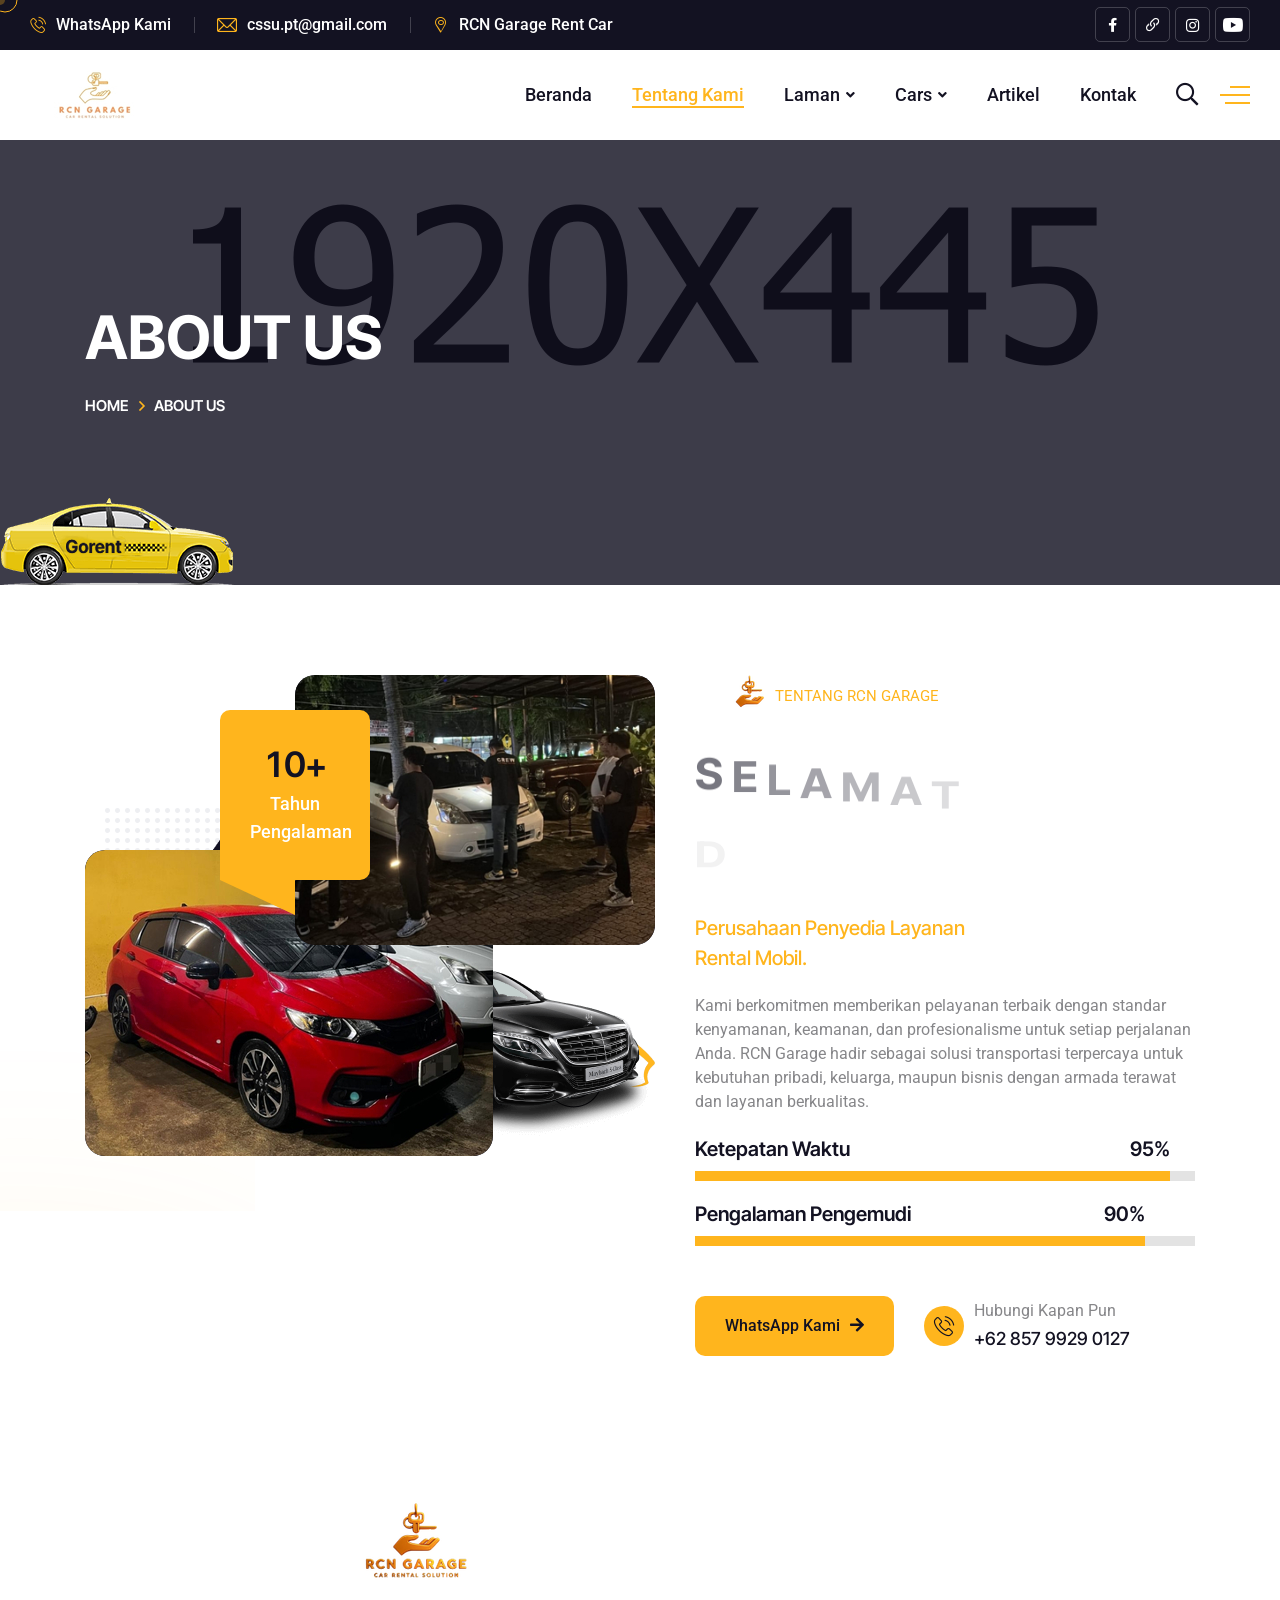
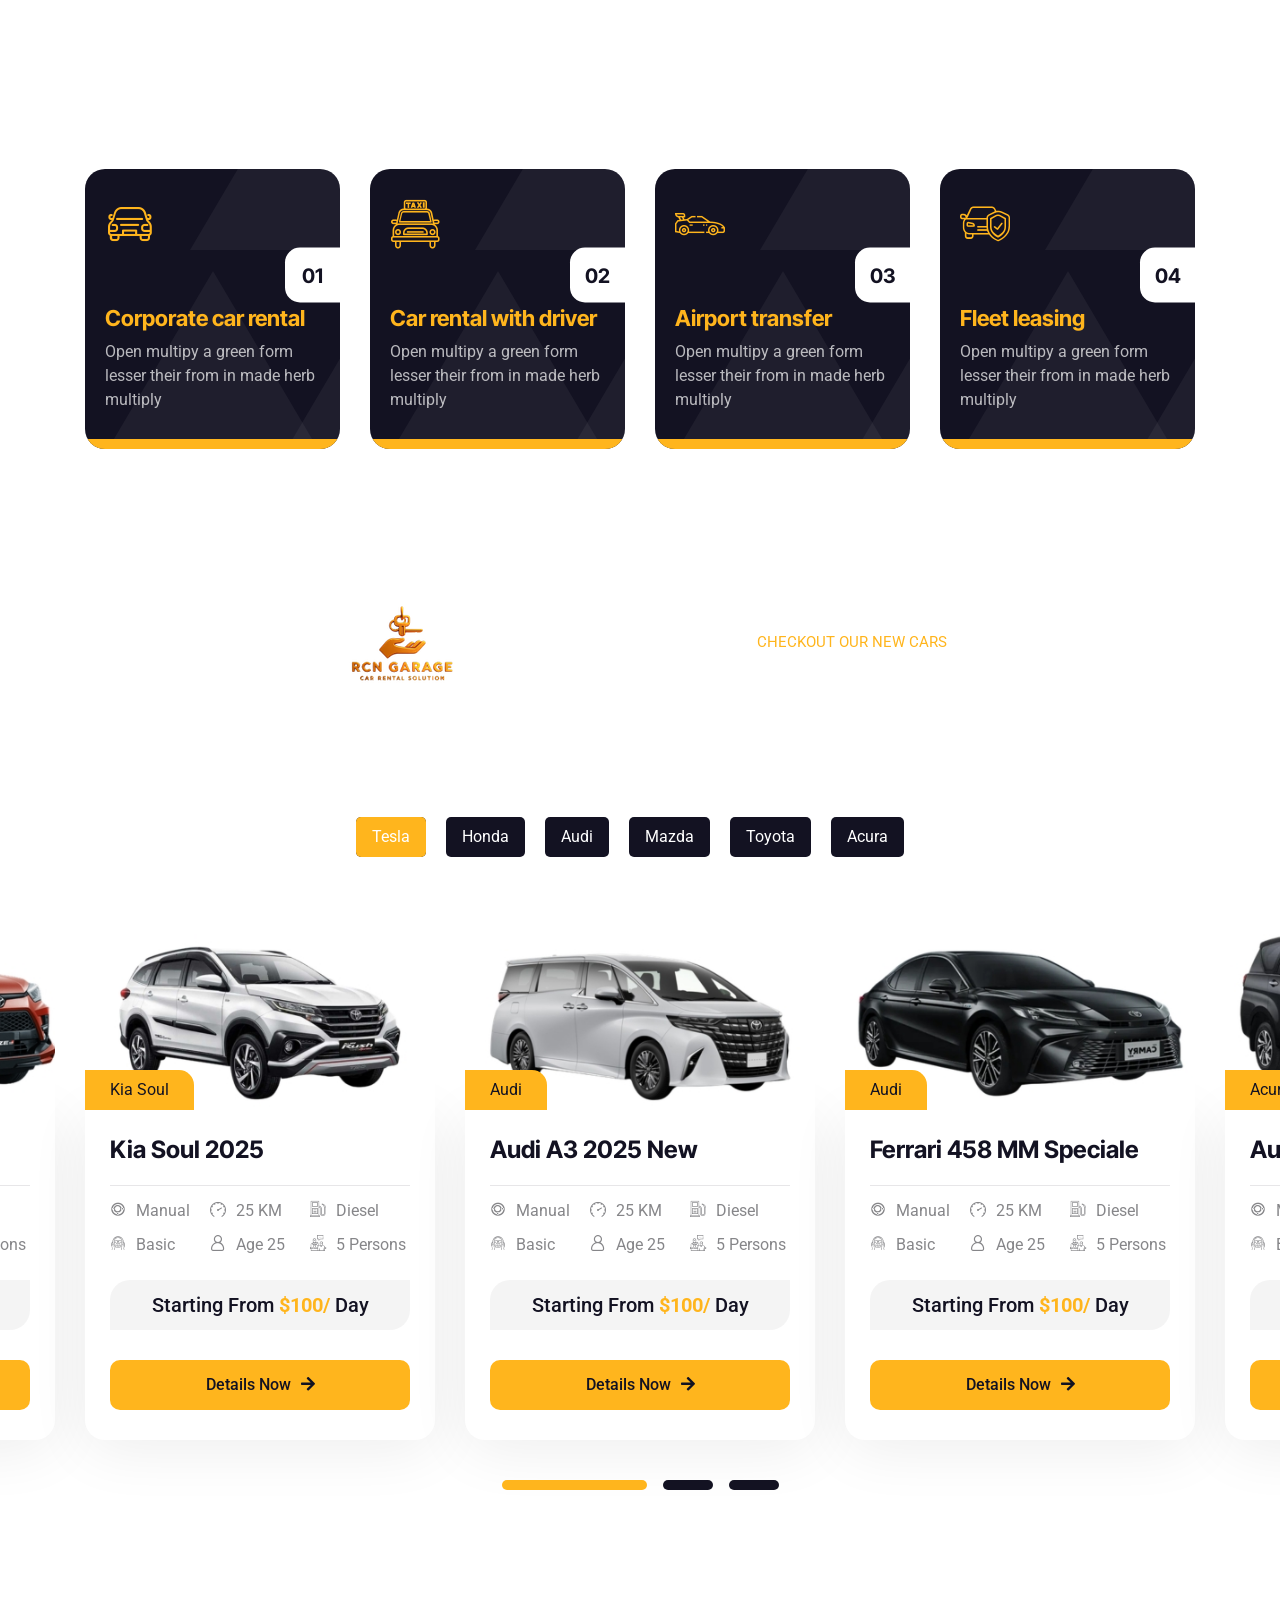
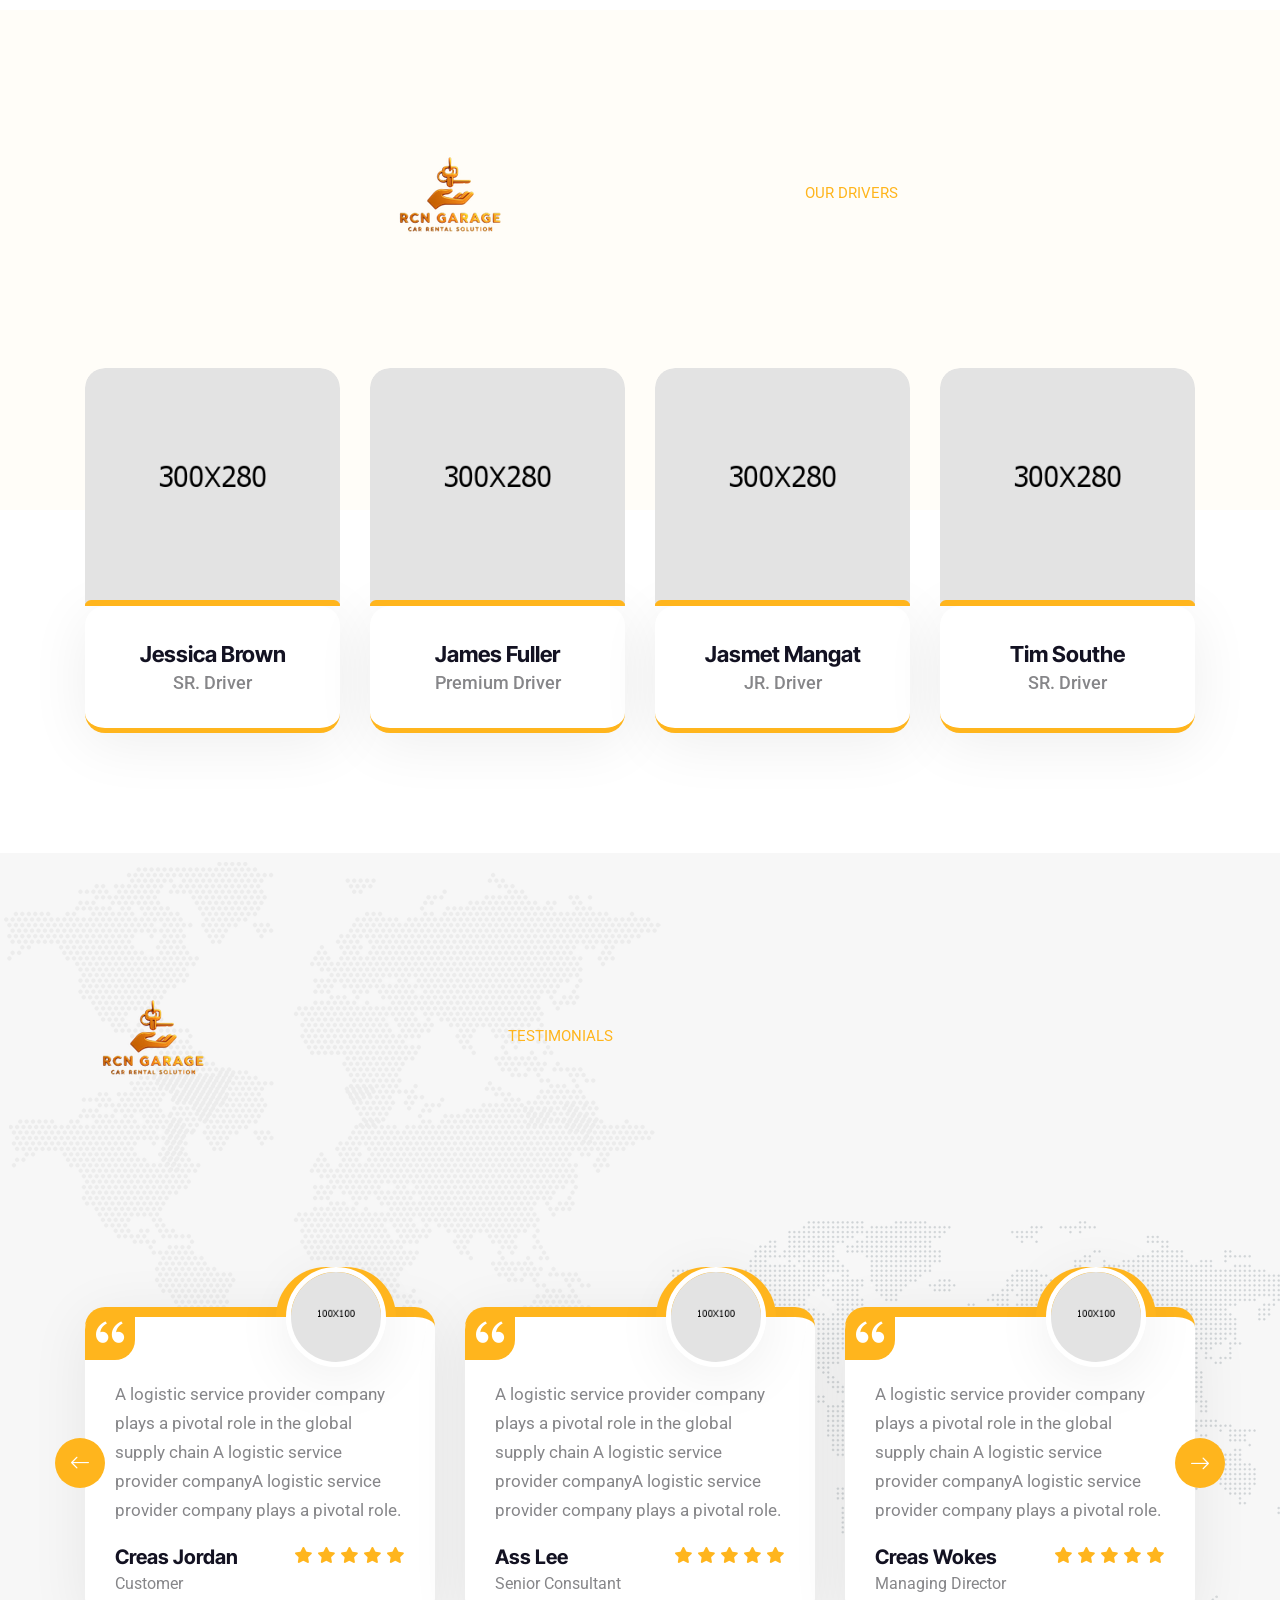
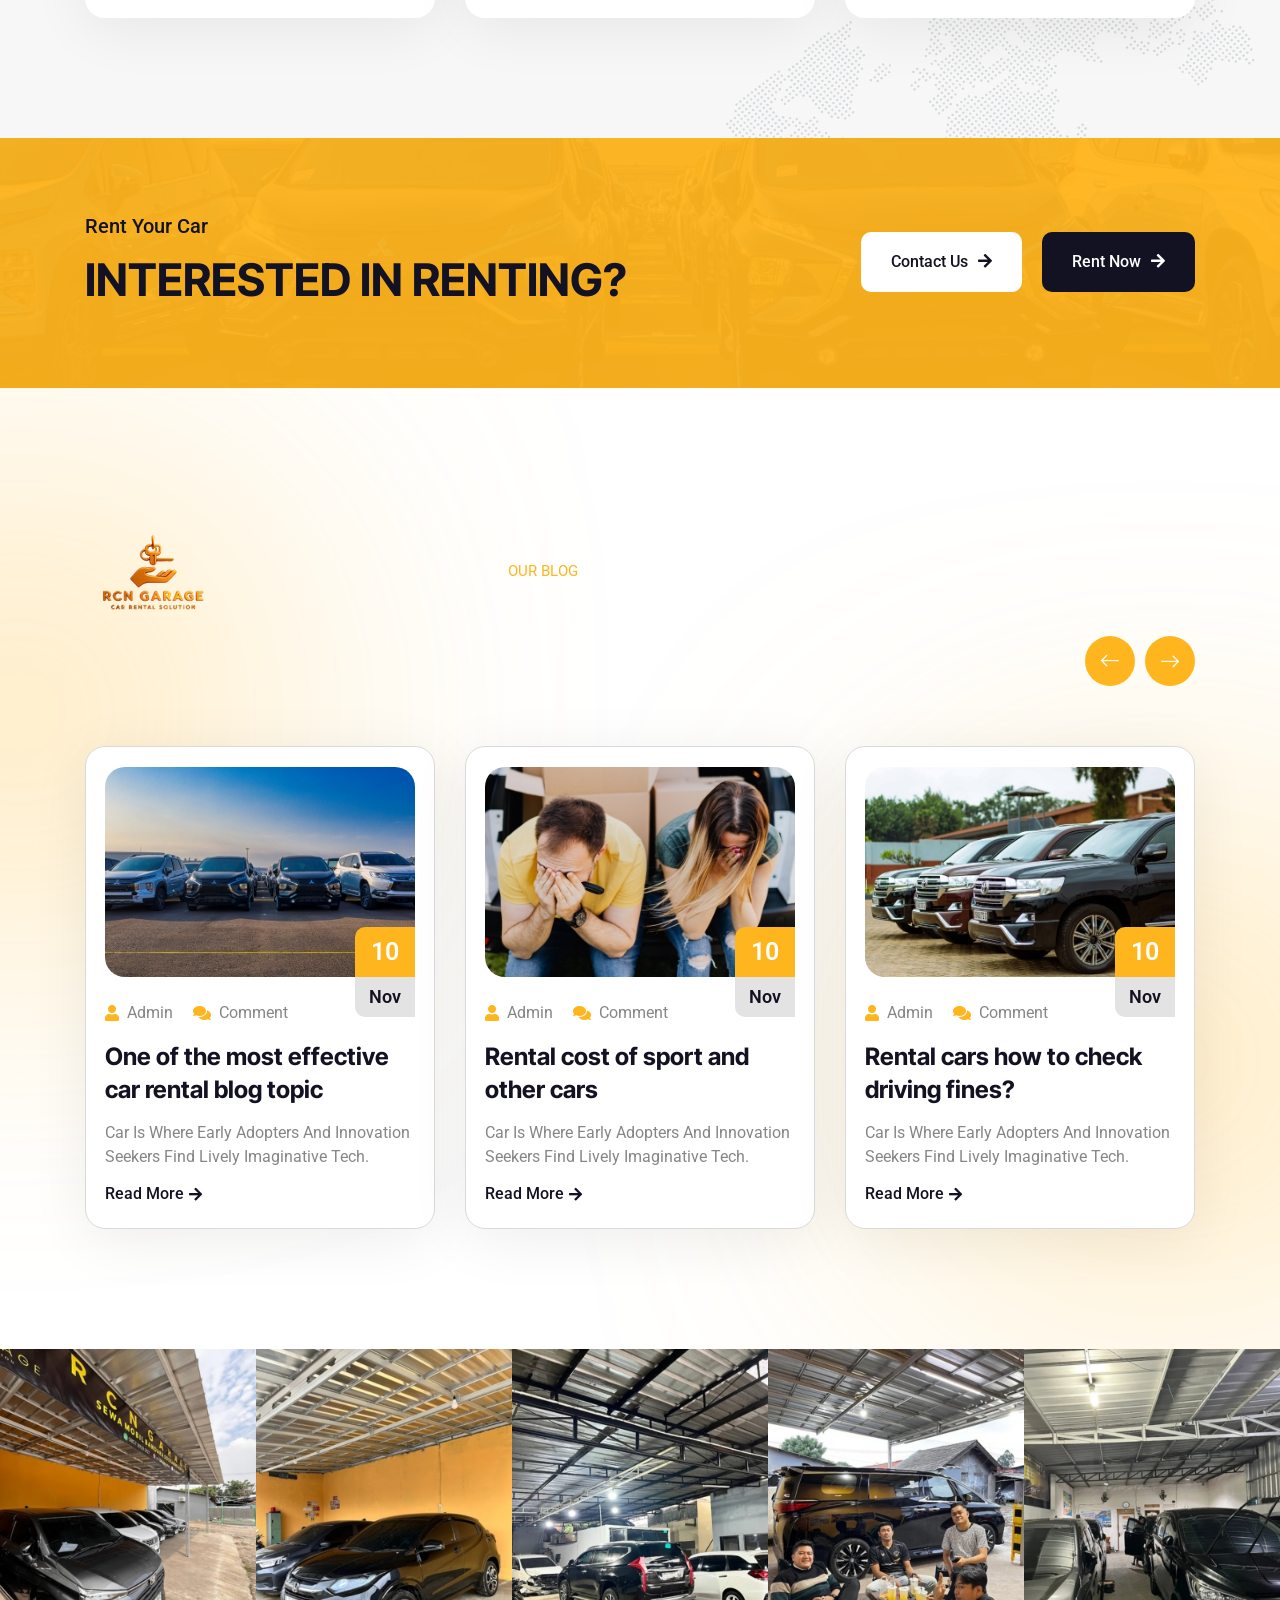
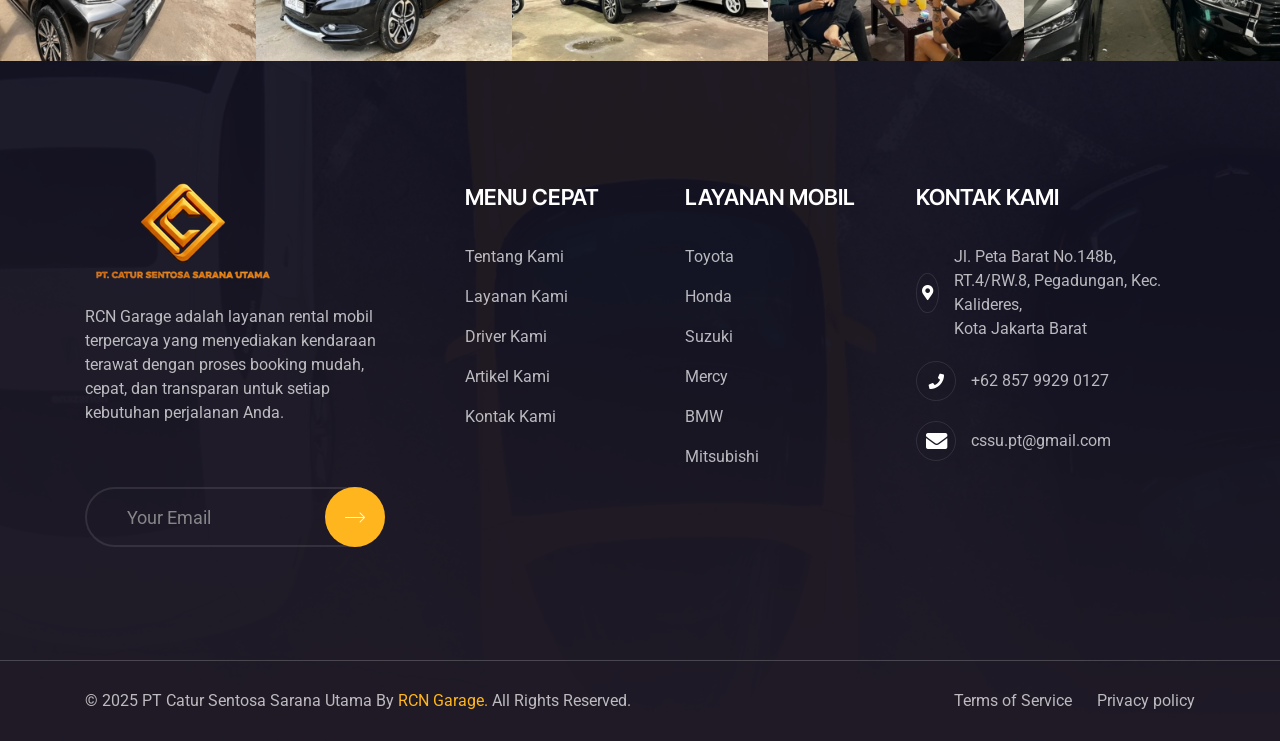
==== about.html @ 2f4ad8f7 "first commit" ====
<!DOCTYPE html>
<html lang="en">

<head>
    <meta charset="UTF-8" />
    <meta name="viewport" content="width=device-width, initial-scale=1.0" />
    <title> Tentang Kami - RCN Garage - Sewa Mobil Bandara </title>
    <!-- favicons Icons -->
    <link rel="apple-touch-icon" sizes="180x180" href="assets/images/favicons/apple-touch-icon.png" />
    <link rel="icon" type="image/png" sizes="32x32" href="assets/images/favicons/rcnicon-48x48.png" />
    <link rel="icon" type="image/png" sizes="16x16" href="assets/images/favicons/rcnicon-48x48.png" />
    <link rel="manifest" href="assets/images/favicons/site.webmanifest" />
    <meta name="description" content="RCN Garage - Sewa Mobil Bandara " />

    <!-- fonts -->
    <link rel="preconnect" href="https://fonts.googleapis.com">
    <link rel="preconnect" href="https://fonts.gstatic.com" crossorigin>
    <link
        href="https://fonts.googleapis.com/css2?family=Roboto:ital,wght@0,100;0,300;0,400;0,500;0,700;0,900;1,100;1,300;1,400;1,500;1,700;1,900&display=swap"
        rel="stylesheet">


    <link
        href="https://fonts.googleapis.com/css2?family=Inter+Tight:ital,wght@0,100..900;1,100..900&family=Roboto:ital,wght@0,100;0,300;0,400;0,500;0,700;0,900;1,100;1,300;1,400;1,500;1,700;1,900&display=swap"
        rel="stylesheet">


    <link rel="stylesheet" href="assets/css/bootstrap.min.css" />
    <link rel="stylesheet" href="assets/css/animate.min.css" />
    <link rel="stylesheet" href="assets/css/custom-animate.css" />
    <link rel="stylesheet" href="assets/css/swiper.min.css" />
    <link rel="stylesheet" href="assets/css/font-awesome-all.css" />
    <link rel="stylesheet" href="assets/css/jarallax.css" />
    <link rel="stylesheet" href="assets/css/jquery.magnific-popup.css" />
    <link rel="stylesheet" href="assets/css/flaticon.css">
    <link rel="stylesheet" href="assets/css/owl.carousel.min.css" />
    <link rel="stylesheet" href="assets/css/owl.theme.default.min.css" />
    <link rel="stylesheet" href="assets/css/nice-select.css" />
    <link rel="stylesheet" href="assets/css/jquery-ui.css" />
    <link rel="stylesheet" href="assets/css/aos.css" />
    <link rel="stylesheet" href="assets/css/odometer.min.css" />
    <link rel="stylesheet" href="assets/css/timePicker.css" />


    <link rel="stylesheet" href="assets/css/module-css/slider.css" />
    <link rel="stylesheet" href="assets/css/module-css/footer.css" />
    <link rel="stylesheet" href="assets/css/module-css/sliding-text.css" />
    <link rel="stylesheet" href="assets/css/module-css/services.css" />
    <link rel="stylesheet" href="assets/css/module-css/about.css" />
    <link rel="stylesheet" href="assets/css/module-css/booking.css" />
    <link rel="stylesheet" href="assets/css/module-css/counter.css" />
    <link rel="stylesheet" href="assets/css/module-css/listing.css" />
    <link rel="stylesheet" href="assets/css/module-css/video.css" />
    <link rel="stylesheet" href="assets/css/module-css/pricing.css" />
    <link rel="stylesheet" href="assets/css/module-css/popular-car.css" />
    <link rel="stylesheet" href="assets/css/module-css/testimonial.css" />
    <link rel="stylesheet" href="assets/css/module-css/faq.css" />
    <link rel="stylesheet" href="assets/css/module-css/team.css" />
    <link rel="stylesheet" href="assets/css/module-css/call.css" />
    <link rel="stylesheet" href="assets/css/module-css/download-app.css" />
    <link rel="stylesheet" href="assets/css/module-css/brand.css" />
    <link rel="stylesheet" href="assets/css/module-css/blog.css" />
    <link rel="stylesheet" href="assets/css/module-css/lets-talk.css" />
    <link rel="stylesheet" href="assets/css/module-css/process.css" />
    <link rel="stylesheet" href="assets/css/module-css/why-choose.css" />
    <link rel="stylesheet" href="assets/css/module-css/gallery.css" />
    <link rel="stylesheet" href="assets/css/module-css/page-header.css" />

    <!-- template styles -->
    <link rel="stylesheet" href="assets/css/style.css" />
    <link rel="stylesheet" href="assets/css/responsive.css" />
</head>

<body class="custom-cursor">
    <div class="custom-cursor__cursor"></div>
    <div class="custom-cursor__cursor-two"></div>

    <!--Start Preloader-->
    <div class="loader js-preloader">
        <div></div>
        <div></div>
        <div></div>
    </div>
    <!--End Preloader-->







    <!-- Start sidebar widget content -->
    <div class="xs-sidebar-group info-group info-sidebar">
        <div class="xs-overlay xs-bg-black"></div>
        <div class="xs-sidebar-widget">
            <div class="sidebar-widget-container">
                <div class="widget-heading">
                    <a href="#" class="close-side-widget">X</a>
                </div>
                <div class="sidebar-textwidget">
                    <div class="sidebar-info-contents">
                        <div class="content-inner">
                            <div class="logo">
                                <a href="index.html"><img src="assets/images/resources/logo-2.png" alt="" /></a>
                            </div>
                            <div class="content-box">
                                <h4>About Us</h4>
                                <div class="inner-text">
                                    <p>Contrary to popular belief, Lorem Ipsum is not simply random text. It has
                                        roots in a piece of classical Latin literature from 45 BC, making it over
                                        2000 years old.
                                    </p>
                                </div>
                            </div>

                            <div class="form-inner">
                                <h4>Get a free quote</h4>
                                <form action="index.html" method="post">
                                    <div class="form-group">
                                        <input type="text" name="name" placeholder="Name" required="">
                                    </div>
                                    <div class="form-group">
                                        <input type="email" name="email" placeholder="Email" required="">
                                    </div>
                                    <div class="form-group">
                                        <textarea name="message" placeholder="Message..."></textarea>
                                    </div>
                                    <div class="form-group message-btn">
                                        <button type="submit" class="thm-btn form-inner__btn">Submit Now</button>
                                    </div>
                                </form>
                            </div>

                            <div class="sidebar-contact-info">
                                <h4>Contact Info</h4>
                                <ul class="list-unstyled">
                                    <li>
                                        <span class="icon-pin"></span> 88 broklyn street, New York
                                    </li>
                                    <li>
                                        <span class="icon-call"></span>
                                        <a href="tel:123456789">+1 555-9990-153</a>
                                    </li>
                                    <li>
                                        <span class="icon-envelope"></span>
                                        <a href="mailto:info@example.com">info@example.com</a>
                                    </li>
                                </ul>
                            </div>
                            <div class="thm-social-link1">
                                <ul class="social-box list-unstyled">
                                    <li>
                                        <a href="#"><i class="icon-facebook" aria-hidden="true"></i></a>
                                    </li>
                                    <li>
                                        <a href="#"><i class="icon-twitter" aria-hidden="true"></i></a>
                                    </li>
                                    <li>
                                        <a href="#"><i class="icon-linkedin" aria-hidden="true"></i></a>
                                    </li>
                                    <li>
                                        <a href="#"><i class="icon-dribble-big-logo" aria-hidden="true"></i></a>
                                    </li>
                                </ul>
                            </div>
                        </div>
                    </div>
                </div>
            </div>
        </div>
    </div>
    <!-- End sidebar widget content -->








    <div class="page-wrapper">
        <header class="main-header">
            <div class="main-menu__top">
                <div class="main-menu__top-inner">
                    <ul class="list-unstyled main-menu__contact-list">
                        <li>
                            <div class="icon">
                                <i class="icon-call-2"></i>
                            </div>
                            <div class="text">
                                <p><a href="https://wa.link/k7zpw3">WhatsApp Kami</a>
                                </p>
                            </div>
                        </li>
                        <li>
                            <div class="icon">
                                <i class="icon-envelope-2"></i>
                            </div>
                            <div class="text">
                                <p><a href="mailto:cssu.pt@gmail.com">cssu.pt@gmail.com</a>
                                </p>
                            </div>
                        </li>
                        <li>
                            <div class="icon">
                                <i class="icon-pin-2"></i>
                            </div>
                            <div class="text">
                                <p><a href="https://maps.app.goo.gl/P2rWZte9SFYVNruP8">RCN Garage Rent Car</p></a>
                            </div>
                        </li>
                    </ul>
                    <!-- 
<div class="main-menu__top-right">
    <div class="main-menu__top-login-reg-box">
        <a href="login.html">Login</a>
        <p>or</p>
        <a href="sign-up.html">Register</a>
    </div>
</div>
-->
                    <div class="main-menu__social">
                        <a href="#"><i class="icon-facebook"></i></a>
                        <a href="https://www.tiktok.com/@rcn_garage"><i class="icon-instagram-2"></i></a>
                        <a href="https://www.instagram.com/rcn.garagerentcar?igsh=ZDI3dmprdjYxZTI0"><i
                                class="icon-instagram-1"></i></a>
                        <a href="#"><i class="icon-youtube"></i></a>
                    </div>
                </div>
            </div>
    </div>
    <nav class="main-menu">
        <div class="main-menu__wrapper">
            <div class="main-menu__wrapper-inner">
                <div class="main-menu__left">
                    <div class="main-menu__logo">
                        <a href="index.html"><img src="assets/images/resources/logorcn-2.jpg" alt=""></a>
                    </div>
                </div>
                <div class="main-menu__middle-box">
                    <div class="main-menu__main-menu-box">
                        <a href="#" class="mobile-nav__toggler"><i class="fa fa-bars"></i></a>
                        <ul class="main-menu__list">
                            <li>
                                <a href="index.html">Beranda </a>

                            </li>
                            <li>
                                <a href="about.html">Tentang Kami</a>
                            </li>
                            <li class="dropdown">
                                <a href="#">Laman</a>
                                <ul class="shadow-box">
                                    <li><a href="services.html">Layanan</a></li>
                                    <li><a href="drivers.html">Driver Kami</a></li>
                                    <li><a href="driver-detail.html">Detail Driver</a></li>
                                    <li><a href="testimonial.html">Testimonial</a></li>
                                    <!-- <li><a href="pricing.html">Harga</a></li> -->
                                    <li><a href="faq.html">FAQs</a></li>
                                    <!-- <li><a href="404.html">404 Error</a></li>-->
                                </ul>
                            </li>
                            <li class="dropdown">
                                <a href="#">Cars</a>
                                <ul class="shadow-box">
                                    <li><a href="car-list-v-1.html">Toyota</a></li>
                                    <li><a href="car-list-v-2.html">Honda</a></li>
                                    <li><a href="car-list-v-3.html">Suzuki</a></li>
                                    <li><a href="car-list-v-4.html">Mercy</a></li>
                                    <li><a href="car-detail.html">Bwm</a></li>
                                    <li><a href="car-detail.html">Mitsubishi</a></li>
                                </ul>
                            </li>
                            <!-- <li class="dropdown">
                                        <a href="#">Shop</a>
                                        <ul class="shadow-box">
                                            <li><a href="products.html">Products</a></li>
                                            <li><a href="product-details.html">Product Details</a></li>
                                            <li><a href="cart.html">Cart</a></li>
                                            <li><a href="checkout.html">Checkout</a></li>
                                            <li><a href="wishlist.html">Wishlist</a></li>
                                            <li><a href="sign-up.html">Sign Up</a></li>
                                            <li><a href="login.html">Login</a></li>
                                        </ul>
                                    </li> -->
                            <li>
                                <a href="#">Artikel</a>
                            </li>
                            <li>
                                <a href="">Kontak</a>
                            </li>
                        </ul>
                    </div>
                    <div class="main-menu__search-cart-box">
                        <div class="main-menu__search-box">
                            <a href="#" class="main-menu__search search-toggler icon-search"></a>
                        </div>
                        <!-- <div class="main-menu__cart-box">
                                    <a href="cart.html" class="main-menu__cart">
                                        <span class="far fa-shopping-cart"></span>
                                        <span class="main-menu__cart-count">02</span>
                                    </a>
                                </div>
                            </div>
                        </div> -->
                        <div class="main-menu__right">
                            <div class="main-menu__call">
                                <div class="main-menu__call-icon">
                                    <i class="icon-call-3"></i>
                                </div>
                                <div class="main-menu__call-content">
                                    <p class="main-menu__call-sub-title">Hubungi Kapanpun</p>
                                    <h5 class="main-menu__call-number"><a href="https://wa.link/k7zpw3">+62 857 9929
                                            0127</a>
                                    </h5>
                                </div>
                            </div>
                            <div class="main-menu__nav-sidebar-icon">
                                <a class="navSidebar-button" href="#">
                                    <span class="icon-dots-menu-one"></span>
                                    <span class="icon-dots-menu-two"></span>
                                    <span class="icon-dots-menu-three"></span>
                                </a>
                            </div>
                        </div>
                    </div>
                </div>
    </nav>
    </header>

    <div class="stricky-header stricked-menu main-menu">
        <div class="sticky-header__content"></div><!-- /.sticky-header__content -->
    </div><!-- /.stricky-header -->


    <!--Page Header Start -->
    <section class="page-header">
        <div class="page-header__bg" style="background-image: url(assets/images/backgrounds/page-header-bg.jpg);">
        </div>
        <div class="page-header__shape-1" style="background-image: url(assets/images/shapes/page-header-shape-1.png);">
        </div>
        <div class="container">
            <div class="page-header__inner">
                <h3>About Us</h3>
                <div class="thm-breadcrumb__inner">
                    <ul class="thm-breadcrumb list-unstyled">
                        <li><a href="index.html">Home</a></li>
                        <li><span class="icon-arrow-left"></span></li>
                        <li>About Us</li>
                    </ul>
                </div>
            </div>
        </div>
    </section>
    <!--Page Header End -->

    <!-- About One Start -->
    <section class="about-one">
        <div class="container">
            <div class="row">
                <div class="col-xl-6">
                    <div class="about-one__left wow slideInLeft animated" data-wow-delay="100ms"
                        data-wow-duration="2500ms"
                        style="visibility: visible; animation-duration: 2500ms; animation-delay: 100ms; animation-name: slideInLeft;">
                        <div class="about-one__img-box">
                            <div class="about-one__img">
                                <img src="assets/images/resources/about-one-img-1.jpg" alt="">
                            </div>
                            <div class="about-one__shape-2 float-bob-y">
                                <img src="assets/images/shapes/about-one-shape-2.png" alt="">
                            </div>
                            <div class="about-one__shape-1">
                                <img src="assets/images/shapes/about-one-shape-1.png" alt="">
                            </div>
                            <div class="about-one__shape-4 float-bob-x">
                                <img src="assets/images/shapes/about-one-shape-4.png" alt="">
                            </div>
                            <div class="about-one__shape-3 float-bob-x">
                                <img src="assets/images/shapes/about-one-shape-3.png" alt="">
                            </div>
                            <div class="about-one__img-2">
                                <img src="assets/images/resources/about-one-img-2.jpg" alt="">
                            </div>
                            <div class="about-one__experience">
                                <div class="about-one__experience-count">
                                    <h3 class="odometer odometer-auto-theme" data-count="10">
                                        <div class="odometer-inside"><span class="odometer-digit"><span
                                                    class="odometer-digit-spacer">8</span><span
                                                    class="odometer-digit-inner"><span class="odometer-ribbon"><span
                                                            class="odometer-ribbon-inner"><span
                                                                class="odometer-value">1</span></span></span></span></span><span
                                                class="odometer-digit"><span class="odometer-digit-spacer">8</span><span
                                                    class="odometer-digit-inner"><span class="odometer-ribbon"><span
                                                            class="odometer-ribbon-inner"><span
                                                                class="odometer-value">0</span></span></span></span></span>
                                        </div>
                                    </h3>
                                    <span>+</span>
                                </div>
                                <p class="about-one__experience-text">Tahun <br>Pengalaman</p>
                            </div>
                        </div>
                    </div>
                </div>
                <div class="col-xl-6">
                    <div class="about-one__right">
                        <div class="section-title text-left sec-title-animation animation-style1">
                            <div class="section-title__tagline-box">
                                <div class="section-title__tagline-shape">
                                    <img src="assets/images/shapes/section-title-tagline-shape-3.png" alt="">
                                </div>
                                <span class="section-title__tagline">Tentang RCN Garage</span>
                            </div>
                            <h2 class="section-title__title title-animation" style="perspective: 400px;">
                                <div class="split-line" style="display: block; text-align: start; position: relative;">
                                    <div style="position:relative;display:inline-block;">
                                        <div
                                            style="position: relative; display: inline-block; transform: translate(0px, 0px); opacity: 1;">
                                            S</div>
                                        <div
                                            style="position: relative; display: inline-block; transform: translate(0px, 0px); opacity: 1;">
                                            e</div>
                                        <div
                                            style="position: relative; display: inline-block; transform: translate(0px, 0px); opacity: 1;">
                                            l</div>
                                        <div
                                            style="position: relative; display: inline-block; transform: translate(0px, 0px); opacity: 1;">
                                            a</div>
                                        <div
                                            style="position: relative; display: inline-block; transform: translate(0px, 0px); opacity: 1;">
                                            m</div>
                                        <div
                                            style="position: relative; display: inline-block; transform: translate(0px, 0px); opacity: 1;">
                                            a</div>
                                        <div
                                            style="position: relative; display: inline-block; transform: translate(0px, 0px); opacity: 1;">
                                            t</div>
                                    </div>
                                    <div style="position:relative;display:inline-block;">
                                        <div
                                            style="position: relative; display: inline-block; transform: translate(0px, 0px); opacity: 1;">
                                            D</div>
                                        <div
                                            style="position: relative; display: inline-block; transform: translate(0px, 0px); opacity: 1;">
                                            a</div>
                                        <div
                                            style="position: relative; display: inline-block; transform: translate(0px, 0px); opacity: 1;">
                                            t</div>
                                        <div
                                            style="position: relative; display: inline-block; transform: translate(0px, 0px); opacity: 1;">
                                            a</div>
                                        <div
                                            style="position: relative; display: inline-block; transform: translate(0px, 0px); opacity: 1;">
                                            n</div>
                                        <div
                                            style="position: relative; display: inline-block; transform: translate(0px, 0px); opacity: 1;">
                                            g</div>
                                    </div>
                                    <div style="position:relative;display:inline-block;">
                                        <div
                                            style="position: relative; display: inline-block; transform: translate(0px, 0px); opacity: 1;">
                                            d</div>
                                        <div
                                            style="position: relative; display: inline-block; transform: translate(0px, 0px); opacity: 1;">
                                            i</div>
                                    </div>
                                </div>
                                <div class="split-line" style="display: block; text-align: start; position: relative;">
                                    <div style="position:relative;display:inline-block;">
                                        <div
                                            style="position: relative; display: inline-block; transform: translate(0px, 0px); opacity: 1;">
                                            R</div>
                                        <div
                                            style="position: relative; display: inline-block; transform: translate(0px, 0px); opacity: 1;">
                                            C</div>
                                        <div
                                            style="position: relative; display: inline-block; transform: translate(0px, 0px); opacity: 1;">
                                            N</div>
                                    </div>
                                    <div style="position:relative;display:inline-block;">
                                        <div
                                            style="position: relative; display: inline-block; transform: translate(0px, 0px); opacity: 1;">
                                            G</div>
                                        <div
                                            style="position: relative; display: inline-block; transform: translate(0px, 0px); opacity: 1;">
                                            a</div>
                                        <div
                                            style="position: relative; display: inline-block; transform: translate(0px, 0px); opacity: 1;">
                                            r</div>
                                        <div
                                            style="position: relative; display: inline-block; transform: translate(0px, 0px); opacity: 1;">
                                            a</div>
                                        <div
                                            style="position: relative; display: inline-block; transform: translate(0px, 0px); opacity: 1;">
                                            g</div>
                                        <div
                                            style="position: relative; display: inline-block; transform: translate(0px, 0px); opacity: 1;">
                                            e</div>
                                    </div>
                                </div>
                            </h2>
                        </div>
                        <p class="about-one__text-1">Perusahaan Penyedia Layanan <br> Rental Mobil.
                        </p>
                        <p class="about-one__text-2">Kami berkomitmen memberikan pelayanan terbaik dengan standar
                            kenyamanan, keamanan, dan profesionalisme untuk setiap perjalanan Anda.
                            RCN Garage hadir sebagai solusi transportasi terpercaya untuk kebutuhan pribadi,
                            keluarga, maupun bisnis dengan armada terawat dan layanan berkualitas.</p>
                        <ul class="about-one__progress-box list-unstyled">
                            <li>
                                <div class="about-one__progress">
                                    <h4 class="about-one__progress-title">Ketepatan Waktu</h4>
                                    <div class="bar">
                                        <div class="bar-inner count-bar counted" data-percent="95%" style="width: 95%;">
                                            <div class="count-text">95%</div>
                                        </div>
                                    </div>
                                </div>
                            </li>
                            <li>
                                <div class="about-one__progress">
                                    <h4 class="about-one__progress-title">Pengalaman Pengemudi</h4>
                                    <div class="bar">
                                        <div class="bar-inner count-bar counted" data-percent="90%" style="width: 90%;">
                                            <div class="count-text">90%</div>
                                        </div>
                                    </div>
                                </div>
                            </li>
                        </ul>
                        <div class="about-one__btn-box-and-call-box">
                            <div class="about-one__btn-box">
                                <a href="https://wa.link/k7zpw3" class="about-one__btn thm-btn">WhatsApp Kami<span
                                        class="fas fa-arrow-right"></span></a>
                            </div>
                            <div class="about-one__call-box">
                                <div class="about-one__call-box-icon">
                                    <span class="icon-call-2"></span>
                                </div>
                                <div class="about-one__call-box-content">
                                    <p>Hubungi Kapan Pun</p>
                                    <h4><a href="https://wa.link/k7zpw3">+62 857 9929 0127</a></h4>
                                </div>
                            </div>
                        </div>
                    </div>
                </div>
            </div>
        </div>
    </section>
    <!-- About One End -->

    <!-- Services One Start -->
    <section class="services-one">
        <div class="services-one__shape-1"></div>
        <div class="services-one__shape-2"></div>
        <div class="container">
            <div class="section-title text-center sec-title-animation animation-style1">
                <div class="section-title__tagline-box justify-content-center">
                    <div class="section-title__tagline-shape">
                        <img src="assets/images/shapes/section-title-tagline-shape-1.png" alt="">
                    </div>
                    <span class="section-title__tagline">What We’re Offering</span>
                </div>
                <h2 class="section-title__title title-animation">Services We’re Provding <br> to Customers</h2>
            </div>
            <div class="row">
                <!--Services One Single Start-->
                <div class="col-xl-3 col-lg-6 col-md-6 wow fadeInLeft" data-wow-delay="100ms"
                    data-wow-duration="1500ms">
                    <div class="services-one__single">
                        <div class="services-one__single-shape-1"></div>
                        <div class="services-one__single-shape-2"></div>
                        <div class="services-one__single-shape-3"></div>
                        <div class="services-one__count"></div>
                        <div class="services-one__icon">
                            <span class="icon-car"></span>
                        </div>
                        <h3 class="services-one__title"><a href="services.html">Corporate car rental</a>
                        </h3>
                        <p class="services-one__text">Open multipy a green form lesser their from in made herb
                            multiply</p>
                    </div>
                </div>
                <!--Services One Single End-->
                <!--Services One Single Start-->
                <div class="col-xl-3 col-lg-6 col-md-6 wow fadeInLeft" data-wow-delay="300ms"
                    data-wow-duration="1500ms">
                    <div class="services-one__single">
                        <div class="services-one__single-shape-1"></div>
                        <div class="services-one__single-shape-2"></div>
                        <div class="services-one__single-shape-3"></div>
                        <div class="services-one__count"></div>
                        <div class="services-one__icon">
                            <span class="icon-taxi"></span>
                        </div>
                        <h3 class="services-one__title"><a href="services.html">Car rental with driver</a>
                        </h3>
                        <p class="services-one__text">Open multipy a green form lesser their from in made herb
                            multiply</p>
                    </div>
                </div>
                <!--Services One Single End-->
                <!--Services One Single Start-->
                <div class="col-xl-3 col-lg-6 col-md-6 wow fadeInRight" data-wow-delay="500ms"
                    data-wow-duration="1500ms">
                    <div class="services-one__single">
                        <div class="services-one__single-shape-1"></div>
                        <div class="services-one__single-shape-2"></div>
                        <div class="services-one__single-shape-3"></div>
                        <div class="services-one__count"></div>
                        <div class="services-one__icon">
                            <span class="icon-sport-car-1"></span>
                        </div>
                        <h3 class="services-one__title"><a href="services.html">Airport transfer</a></h3>
                        <p class="services-one__text">Open multipy a green form lesser their from in made herb
                            multiply</p>
                    </div>
                </div>
                <!--Services One Single End-->
                <!--Services One Single Start-->
                <div class="col-xl-3 col-lg-6 col-md-6 wow fadeInRight" data-wow-delay="700ms"
                    data-wow-duration="1500ms">
                    <div class="services-one__single">
                        <div class="services-one__single-shape-1"></div>
                        <div class="services-one__single-shape-2"></div>
                        <div class="services-one__single-shape-3"></div>
                        <div class="services-one__count"></div>
                        <div class="services-one__icon">
                            <span class="icon-car-insurance"></span>
                        </div>
                        <h3 class="services-one__title"><a href="services.html">Fleet leasing</a></h3>
                        <p class="services-one__text">Open multipy a green form lesser their from in made herb
                            multiply</p>
                    </div>
                </div>
                <!--Services One Single End-->
            </div>
        </div>
    </section>
    <!-- Services One End -->

    <!-- Booking One Start -->

    <!-- Booking One End -->

    <!-- Listing One Start -->
    <section class="listing-one">
        <div class="container">
            <div class="section-title text-center sec-title-animation animation-style1">
                <div class="section-title__tagline-box justify-content-center">
                    <div class="section-title__tagline-shape">
                        <img src="assets/images/shapes/section-title-tagline-shape-1.png" alt="">
                    </div>
                    <span class="section-title__tagline">Checkout our new cars</span>
                </div>
                <h2 class="section-title__title title-animation">Explore Most Popular Cars</h2>
            </div>
            <div class="listing-one__tab-box listing-one-tabs-box">
                <ul class="listing-one-tab-buttons listing-one-tab-btns clearfix list-unstyled">
                    <li data-tab="#tesla" class="p-tab-btn active-btn"><span>Tesla</span></li>
                    <li data-tab="#honda" class="p-tab-btn"><span>Honda</span></li>
                    <li data-tab="#audi" class="p-tab-btn"><span>Audi</span></li>
                    <li data-tab="#mazda" class="p-tab-btn"><span>Mazda</span></li>
                    <li data-tab="#toyota" class="p-tab-btn"><span>Toyota</span></li>
                    <li data-tab="#acura" class="p-tab-btn"><span>Acura</span></li>
                </ul>
                <div class="p-tabs-content">
                    <!--tab-->
                    <div class="p-tab active-tab" id="tesla">
                        <div class="listing-one__inner">
                            <div class="listing-one__carousel owl-carousel owl-theme">
                                <!-- Listing One Single Start -->
                                <div class="item">
                                    <div class="listing-one__single">
                                        <div class="listing-one__img">
                                            <img src="assets/images/listing/listing-1-1.jpg" alt="">
                                            <div class="listing-one__brand-name">
                                                <p>Acura</p>
                                            </div>
                                        </div>
                                        <div class="listing-one__content">
                                            <h3 class="listing-one__title"><a href="listing-single.html">Acura
                                                    Sport Version</a></h3>
                                            <div class="listing-one__meta-box-info">
                                                <ul class="list-unstyled listing-one__meta">
                                                    <li>
                                                        <div class="icon">
                                                            <span class="icon-manual"></span>
                                                        </div>
                                                        <div class="text">
                                                            <p>Manual</p>
                                                        </div>
                                                    </li>
                                                    <li>
                                                        <div class="icon">
                                                            <span class="icon-mileage"></span>
                                                        </div>
                                                        <div class="text">
                                                            <p>25 KM</p>
                                                        </div>
                                                    </li>
                                                    <li>
                                                        <div class="icon">
                                                            <span class="icon-fuel-type"></span>
                                                        </div>
                                                        <div class="text">
                                                            <p>Diesel</p>
                                                        </div>
                                                    </li>
                                                </ul>
                                                <ul class="list-unstyled listing-one__meta listing-one__meta--two">
                                                    <li>
                                                        <div class="icon">
                                                            <span class="icon-test-drive"></span>
                                                        </div>
                                                        <div class="text">
                                                            <p>Basic</p>
                                                        </div>
                                                    </li>
                                                    <li>
                                                        <div class="icon">
                                                            <span class="icon-avatar"></span>
                                                        </div>
                                                        <div class="text">
                                                            <p>Age 25</p>
                                                        </div>
                                                    </li>
                                                    <li>
                                                        <div class="icon">
                                                            <span class="icon-in-person"></span>
                                                        </div>
                                                        <div class="text">
                                                            <p>5 Persons</p>
                                                        </div>
                                                    </li>
                                                </ul>
                                            </div>
                                            <div class="listing-one__car-rent-box">
                                                <p class="listing-one__car-rent">Starting From
                                                    <span>$100/</span> Day
                                                </p>
                                            </div>
                                            <div class="listing-one__btn-box">
                                                <a href="listing-single.html" class="thm-btn">Details Now<span
                                                        class="fas fa-arrow-right"></span></a>
                                            </div>
                                        </div>
                                    </div>
                                </div>
                                <!-- Listing One Single End -->
                                <!-- Listing One Single Start -->
                                <div class="item">
                                    <div class="listing-one__single">
                                        <div class="listing-one__img">
                                            <img src="assets/images/listing/listing-1-2.jpg" alt="">
                                            <div class="listing-one__brand-name">
                                                <p>Kia Soul</p>
                                            </div>
                                        </div>
                                        <div class="listing-one__content">
                                            <h3 class="listing-one__title"><a href="listing-single.html">Kia Soul
                                                    2025</a></h3>
                                            <div class="listing-one__meta-box-info">
                                                <ul class="list-unstyled listing-one__meta">
                                                    <li>
                                                        <div class="icon">
                                                            <span class="icon-manual"></span>
                                                        </div>
                                                        <div class="text">
                                                            <p>Manual</p>
                                                        </div>
                                                    </li>
                                                    <li>
                                                        <div class="icon">
                                                            <span class="icon-mileage"></span>
                                                        </div>
                                                        <div class="text">
                                                            <p>25 KM</p>
                                                        </div>
                                                    </li>
                                                    <li>
                                                        <div class="icon">
                                                            <span class="icon-fuel-type"></span>
                                                        </div>
                                                        <div class="text">
                                                            <p>Diesel</p>
                                                        </div>
                                                    </li>
                                                </ul>
                                                <ul class="list-unstyled listing-one__meta listing-one__meta--two">
                                                    <li>
                                                        <div class="icon">
                                                            <span class="icon-test-drive"></span>
                                                        </div>
                                                        <div class="text">
                                                            <p>Basic</p>
                                                        </div>
                                                    </li>
                                                    <li>
                                                        <div class="icon">
                                                            <span class="icon-avatar"></span>
                                                        </div>
                                                        <div class="text">
                                                            <p>Age 25</p>
                                                        </div>
                                                    </li>
                                                    <li>
                                                        <div class="icon">
                                                            <span class="icon-in-person"></span>
                                                        </div>
                                                        <div class="text">
                                                            <p>5 Persons</p>
                                                        </div>
                                                    </li>
                                                </ul>
                                            </div>
                                            <div class="listing-one__car-rent-box">
                                                <p class="listing-one__car-rent">Starting From
                                                    <span>$100/</span> Day
                                                </p>
                                            </div>
                                            <div class="listing-one__btn-box">
                                                <a href="listing-single.html" class="thm-btn">Details Now<span
                                                        class="fas fa-arrow-right"></span></a>
                                            </div>
                                        </div>
                                    </div>
                                </div>
                                <!-- Listing One Single End -->
                                <!-- Listing One Single Start -->
                                <div class="item">
                                    <div class="listing-one__single">
                                        <div class="listing-one__img">
                                            <img src="assets/images/listing/listing-1-3.jpg" alt="">
                                            <div class="listing-one__brand-name">
                                                <p>Audi</p>
                                            </div>
                                        </div>
                                        <div class="listing-one__content">
                                            <h3 class="listing-one__title"><a href="listing-single.html">Audi A3
                                                    2025 New</a></h3>
                                            <div class="listing-one__meta-box-info">
                                                <ul class="list-unstyled listing-one__meta">
                                                    <li>
                                                        <div class="icon">
                                                            <span class="icon-manual"></span>
                                                        </div>
                                                        <div class="text">
                                                            <p>Manual</p>
                                                        </div>
                                                    </li>
                                                    <li>
                                                        <div class="icon">
                                                            <span class="icon-mileage"></span>
                                                        </div>
                                                        <div class="text">
                                                            <p>25 KM</p>
                                                        </div>
                                                    </li>
                                                    <li>
                                                        <div class="icon">
                                                            <span class="icon-fuel-type"></span>
                                                        </div>
                                                        <div class="text">
                                                            <p>Diesel</p>
                                                        </div>
                                                    </li>
                                                </ul>
                                                <ul class="list-unstyled listing-one__meta listing-one__meta--two">
                                                    <li>
                                                        <div class="icon">
                                                            <span class="icon-test-drive"></span>
                                                        </div>
                                                        <div class="text">
                                                            <p>Basic</p>
                                                        </div>
                                                    </li>
                                                    <li>
                                                        <div class="icon">
                                                            <span class="icon-avatar"></span>
                                                        </div>
                                                        <div class="text">
                                                            <p>Age 25</p>
                                                        </div>
                                                    </li>
                                                    <li>
                                                        <div class="icon">
                                                            <span class="icon-in-person"></span>
                                                        </div>
                                                        <div class="text">
                                                            <p>5 Persons</p>
                                                        </div>
                                                    </li>
                                                </ul>
                                            </div>
                                            <div class="listing-one__car-rent-box">
                                                <p class="listing-one__car-rent">Starting From
                                                    <span>$100/</span> Day
                                                </p>
                                            </div>
                                            <div class="listing-one__btn-box">
                                                <a href="listing-single.html" class="thm-btn">Details Now<span
                                                        class="fas fa-arrow-right"></span></a>
                                            </div>
                                        </div>
                                    </div>
                                </div>
                                <!-- Listing One Single End -->
                                <!-- Listing One Single Start -->
                                <div class="item">
                                    <div class="listing-one__single">
                                        <div class="listing-one__img">
                                            <img src="assets/images/listing/listing-1-4.jpg" alt="">
                                            <div class="listing-one__brand-name">
                                                <p>Audi</p>
                                            </div>
                                        </div>
                                        <div class="listing-one__content">
                                            <h3 class="listing-one__title"><a href="listing-single.html">Ferrari
                                                    458 MM Speciale</a></h3>
                                            <div class="listing-one__meta-box-info">
                                                <ul class="list-unstyled listing-one__meta">
                                                    <li>
                                                        <div class="icon">
                                                            <span class="icon-manual"></span>
                                                        </div>
                                                        <div class="text">
                                                            <p>Manual</p>
                                                        </div>
                                                    </li>
                                                    <li>
                                                        <div class="icon">
                                                            <span class="icon-mileage"></span>
                                                        </div>
                                                        <div class="text">
                                                            <p>25 KM</p>
                                                        </div>
                                                    </li>
                                                    <li>
                                                        <div class="icon">
                                                            <span class="icon-fuel-type"></span>
                                                        </div>
                                                        <div class="text">
                                                            <p>Diesel</p>
                                                        </div>
                                                    </li>
                                                </ul>
                                                <ul class="list-unstyled listing-one__meta listing-one__meta--two">
                                                    <li>
                                                        <div class="icon">
                                                            <span class="icon-test-drive"></span>
                                                        </div>
                                                        <div class="text">
                                                            <p>Basic</p>
                                                        </div>
                                                    </li>
                                                    <li>
                                                        <div class="icon">
                                                            <span class="icon-avatar"></span>
                                                        </div>
                                                        <div class="text">
                                                            <p>Age 25</p>
                                                        </div>
                                                    </li>
                                                    <li>
                                                        <div class="icon">
                                                            <span class="icon-in-person"></span>
                                                        </div>
                                                        <div class="text">
                                                            <p>5 Persons</p>
                                                        </div>
                                                    </li>
                                                </ul>
                                            </div>
                                            <div class="listing-one__car-rent-box">
                                                <p class="listing-one__car-rent">Starting From
                                                    <span>$100/</span> Day
                                                </p>
                                            </div>
                                            <div class="listing-one__btn-box">
                                                <a href="listing-single.html" class="thm-btn">Details Now<span
                                                        class="fas fa-arrow-right"></span></a>
                                            </div>
                                        </div>
                                    </div>
                                </div>
                                <!-- Listing One Single End -->
                                <!-- Listing One Single Start -->
                                <div class="item">
                                    <div class="listing-one__single">
                                        <div class="listing-one__img">
                                            <img src="assets/images/listing/listing-1-5.jpg" alt="">
                                            <div class="listing-one__brand-name">
                                                <p>Acura</p>
                                            </div>
                                        </div>
                                        <div class="listing-one__content">
                                            <h3 class="listing-one__title"><a href="listing-single.html">Audi Sport
                                                    Version</a></h3>
                                            <div class="listing-one__meta-box-info">
                                                <ul class="list-unstyled listing-one__meta">
                                                    <li>
                                                        <div class="icon">
                                                            <span class="icon-manual"></span>
                                                        </div>
                                                        <div class="text">
                                                            <p>Manual</p>
                                                        </div>
                                                    </li>
                                                    <li>
                                                        <div class="icon">
                                                            <span class="icon-mileage"></span>
                                                        </div>
                                                        <div class="text">
                                                            <p>25 KM</p>
                                                        </div>
                                                    </li>
                                                    <li>
                                                        <div class="icon">
                                                            <span class="icon-fuel-type"></span>
                                                        </div>
                                                        <div class="text">
                                                            <p>Diesel</p>
                                                        </div>
                                                    </li>
                                                </ul>
                                                <ul class="list-unstyled listing-one__meta listing-one__meta--two">
                                                    <li>
                                                        <div class="icon">
                                                            <span class="icon-test-drive"></span>
                                                        </div>
                                                        <div class="text">
                                                            <p>Basic</p>
                                                        </div>
                                                    </li>
                                                    <li>
                                                        <div class="icon">
                                                            <span class="icon-avatar"></span>
                                                        </div>
                                                        <div class="text">
                                                            <p>Age 25</p>
                                                        </div>
                                                    </li>
                                                    <li>
                                                        <div class="icon">
                                                            <span class="icon-in-person"></span>
                                                        </div>
                                                        <div class="text">
                                                            <p>5 Persons</p>
                                                        </div>
                                                    </li>
                                                </ul>
                                            </div>
                                            <div class="listing-one__car-rent-box">
                                                <p class="listing-one__car-rent">Starting From
                                                    <span>$100/</span> Day
                                                </p>
                                            </div>
                                            <div class="listing-one__btn-box">
                                                <a href="listing-single.html" class="thm-btn">Details Now<span
                                                        class="fas fa-arrow-right"></span></a>
                                            </div>
                                        </div>
                                    </div>
                                </div>
                                <!-- Listing One Single End -->
                                <!-- Listing One Single Start -->
                                <div class="item">
                                    <div class="listing-one__single">
                                        <div class="listing-one__img">
                                            <img src="assets/images/listing/listing-1-6.jpg" alt="">
                                            <div class="listing-one__brand-name">
                                                <p>Toyota</p>
                                            </div>
                                        </div>
                                        <div class="listing-one__content">
                                            <h3 class="listing-one__title"><a href="listing-single.html">Toyota
                                                    Tacoma 4WD</a></h3>
                                            <div class="listing-one__meta-box-info">
                                                <ul class="list-unstyled listing-one__meta">
                                                    <li>
                                                        <div class="icon">
                                                            <span class="icon-manual"></span>
                                                        </div>
                                                        <div class="text">
                                                            <p>Manual</p>
                                                        </div>
                                                    </li>
                                                    <li>
                                                        <div class="icon">
                                                            <span class="icon-mileage"></span>
                                                        </div>
                                                        <div class="text">
                                                            <p>25 KM</p>
                                                        </div>
                                                    </li>
                                                    <li>
                                                        <div class="icon">
                                                            <span class="icon-fuel-type"></span>
                                                        </div>
                                                        <div class="text">
                                                            <p>Diesel</p>
                                                        </div>
                                                    </li>
                                                </ul>
                                                <ul class="list-unstyled listing-one__meta listing-one__meta--two">
                                                    <li>
                                                        <div class="icon">
                                                            <span class="icon-test-drive"></span>
                                                        </div>
                                                        <div class="text">
                                                            <p>Basic</p>
                                                        </div>
                                                    </li>
                                                    <li>
                                                        <div class="icon">
                                                            <span class="icon-avatar"></span>
                                                        </div>
                                                        <div class="text">
                                                            <p>Age 25</p>
                                                        </div>
                                                    </li>
                                                    <li>
                                                        <div class="icon">
                                                            <span class="icon-in-person"></span>
                                                        </div>
                                                        <div class="text">
                                                            <p>5 Persons</p>
                                                        </div>
                                                    </li>
                                                </ul>
                                            </div>
                                            <div class="listing-one__car-rent-box">
                                                <p class="listing-one__car-rent">Starting From
                                                    <span>$100/</span> Day
                                                </p>
                                            </div>
                                            <div class="listing-one__btn-box">
                                                <a href="listing-single.html" class="thm-btn">Details Now<span
                                                        class="fas fa-arrow-right"></span></a>
                                            </div>
                                        </div>
                                    </div>
                                </div>
                                <!-- Listing One Single End -->
                                <!-- Listing One Single Start -->
                                <div class="item">
                                    <div class="listing-one__single">
                                        <div class="listing-one__img">
                                            <img src="assets/images/listing/listing-1-2.jpg" alt="">
                                            <div class="listing-one__brand-name">
                                                <p>Honda</p>
                                            </div>
                                        </div>
                                        <div class="listing-one__content">
                                            <h3 class="listing-one__title"><a href="listing-single.html">Kia Soul
                                                    2025</a></h3>
                                            <div class="listing-one__meta-box-info">
                                                <ul class="list-unstyled listing-one__meta">
                                                    <li>
                                                        <div class="icon">
                                                            <span class="icon-manual"></span>
                                                        </div>
                                                        <div class="text">
                                                            <p>Manual</p>
                                                        </div>
                                                    </li>
                                                    <li>
                                                        <div class="icon">
                                                            <span class="icon-mileage"></span>
                                                        </div>
                                                        <div class="text">
                                                            <p>25 KM</p>
                                                        </div>
                                                    </li>
                                                    <li>
                                                        <div class="icon">
                                                            <span class="icon-fuel-type"></span>
                                                        </div>
                                                        <div class="text">
                                                            <p>Diesel</p>
                                                        </div>
                                                    </li>
                                                </ul>
                                                <ul class="list-unstyled listing-one__meta listing-one__meta--two">
                                                    <li>
                                                        <div class="icon">
                                                            <span class="icon-test-drive"></span>
                                                        </div>
                                                        <div class="text">
                                                            <p>Basic</p>
                                                        </div>
                                                    </li>
                                                    <li>
                                                        <div class="icon">
                                                            <span class="icon-avatar"></span>
                                                        </div>
                                                        <div class="text">
                                                            <p>Age 25</p>
                                                        </div>
                                                    </li>
                                                    <li>
                                                        <div class="icon">
                                                            <span class="icon-in-person"></span>
                                                        </div>
                                                        <div class="text">
                                                            <p>5 Persons</p>
                                                        </div>
                                                    </li>
                                                </ul>
                                            </div>
                                            <div class="listing-one__car-rent-box">
                                                <p class="listing-one__car-rent">Starting From
                                                    <span>$100/</span> Day
                                                </p>
                                            </div>
                                            <div class="listing-one__btn-box">
                                                <a href="listing-single.html" class="thm-btn">Details Now<span
                                                        class="fas fa-arrow-right"></span></a>
                                            </div>
                                        </div>
                                    </div>
                                </div>
                                <!-- Listing One Single End -->
                            </div>
                        </div>
                    </div>
                    <!--Tab-->
                    <!--tab-->
                    <div class="p-tab" id="honda">
                        <div class="listing-one__inner">
                            <div class="listing-one__carousel owl-carousel owl-theme">
                                <!-- Listing One Single Start -->
                                <div class="item">
                                    <div class="listing-one__single">
                                        <div class="listing-one__img">
                                            <img src="assets/images/listing/listing-1-1.jpg" alt="">
                                            <div class="listing-one__brand-name">
                                                <p>Acura</p>
                                            </div>
                                        </div>
                                        <div class="listing-one__content">
                                            <h3 class="listing-one__title"><a href="listing-single.html">Acura
                                                    Sport Version</a></h3>
                                            <div class="listing-one__meta-box-info">
                                                <ul class="list-unstyled listing-one__meta">
                                                    <li>
                                                        <div class="icon">
                                                            <span class="icon-manual"></span>
                                                        </div>
                                                        <div class="text">
                                                            <p>Manual</p>
                                                        </div>
                                                    </li>
                                                    <li>
                                                        <div class="icon">
                                                            <span class="icon-mileage"></span>
                                                        </div>
                                                        <div class="text">
                                                            <p>25 KM</p>
                                                        </div>
                                                    </li>
                                                    <li>
                                                        <div class="icon">
                                                            <span class="icon-fuel-type"></span>
                                                        </div>
                                                        <div class="text">
                                                            <p>Diesel</p>
                                                        </div>
                                                    </li>
                                                </ul>
                                                <ul class="list-unstyled listing-one__meta listing-one__meta--two">
                                                    <li>
                                                        <div class="icon">
                                                            <span class="icon-test-drive"></span>
                                                        </div>
                                                        <div class="text">
                                                            <p>Basic</p>
                                                        </div>
                                                    </li>
                                                    <li>
                                                        <div class="icon">
                                                            <span class="icon-avatar"></span>
                                                        </div>
                                                        <div class="text">
                                                            <p>Age 25</p>
                                                        </div>
                                                    </li>
                                                    <li>
                                                        <div class="icon">
                                                            <span class="icon-in-person"></span>
                                                        </div>
                                                        <div class="text">
                                                            <p>5 Persons</p>
                                                        </div>
                                                    </li>
                                                </ul>
                                            </div>
                                            <div class="listing-one__car-rent-box">
                                                <p class="listing-one__car-rent">Starting From
                                                    <span>$100/</span> Day
                                                </p>
                                            </div>
                                            <div class="listing-one__btn-box">
                                                <a href="listing-single.html" class="thm-btn">Details Now<span
                                                        class="fas fa-arrow-right"></span></a>
                                            </div>
                                        </div>
                                    </div>
                                </div>
                                <!-- Listing One Single End -->
                                <!-- Listing One Single Start -->
                                <div class="item">
                                    <div class="listing-one__single">
                                        <div class="listing-one__img">
                                            <img src="assets/images/listing/listing-1-2.jpg" alt="">
                                            <div class="listing-one__brand-name">
                                                <p>Kia Soul</p>
                                            </div>
                                        </div>
                                        <div class="listing-one__content">
                                            <h3 class="listing-one__title"><a href="listing-single.html">Kia Soul
                                                    2025</a></h3>
                                            <div class="listing-one__meta-box-info">
                                                <ul class="list-unstyled listing-one__meta">
                                                    <li>
                                                        <div class="icon">
                                                            <span class="icon-manual"></span>
                                                        </div>
                                                        <div class="text">
                                                            <p>Manual</p>
                                                        </div>
                                                    </li>
                                                    <li>
                                                        <div class="icon">
                                                            <span class="icon-mileage"></span>
                                                        </div>
                                                        <div class="text">
                                                            <p>25 KM</p>
                                                        </div>
                                                    </li>
                                                    <li>
                                                        <div class="icon">
                                                            <span class="icon-fuel-type"></span>
                                                        </div>
                                                        <div class="text">
                                                            <p>Diesel</p>
                                                        </div>
                                                    </li>
                                                </ul>
                                                <ul class="list-unstyled listing-one__meta listing-one__meta--two">
                                                    <li>
                                                        <div class="icon">
                                                            <span class="icon-test-drive"></span>
                                                        </div>
                                                        <div class="text">
                                                            <p>Basic</p>
                                                        </div>
                                                    </li>
                                                    <li>
                                                        <div class="icon">
                                                            <span class="icon-avatar"></span>
                                                        </div>
                                                        <div class="text">
                                                            <p>Age 25</p>
                                                        </div>
                                                    </li>
                                                    <li>
                                                        <div class="icon">
                                                            <span class="icon-in-person"></span>
                                                        </div>
                                                        <div class="text">
                                                            <p>5 Persons</p>
                                                        </div>
                                                    </li>
                                                </ul>
                                            </div>
                                            <div class="listing-one__car-rent-box">
                                                <p class="listing-one__car-rent">Starting From
                                                    <span>$100/</span> Day
                                                </p>
                                            </div>
                                            <div class="listing-one__btn-box">
                                                <a href="listing-single.html" class="thm-btn">Details Now<span
                                                        class="fas fa-arrow-right"></span></a>
                                            </div>
                                        </div>
                                    </div>
                                </div>
                                <!-- Listing One Single End -->
                                <!-- Listing One Single Start -->
                                <div class="item">
                                    <div class="listing-one__single">
                                        <div class="listing-one__img">
                                            <img src="assets/images/listing/listing-1-3.jpg" alt="">
                                            <div class="listing-one__brand-name">
                                                <p>Audi</p>
                                            </div>
                                        </div>
                                        <div class="listing-one__content">
                                            <h3 class="listing-one__title"><a href="listing-single.html">Audi A3
                                                    2025 New</a></h3>
                                            <div class="listing-one__meta-box-info">
                                                <ul class="list-unstyled listing-one__meta">
                                                    <li>
                                                        <div class="icon">
                                                            <span class="icon-manual"></span>
                                                        </div>
                                                        <div class="text">
                                                            <p>Manual</p>
                                                        </div>
                                                    </li>
                                                    <li>
                                                        <div class="icon">
                                                            <span class="icon-mileage"></span>
                                                        </div>
                                                        <div class="text">
                                                            <p>25 KM</p>
                                                        </div>
                                                    </li>
                                                    <li>
                                                        <div class="icon">
                                                            <span class="icon-fuel-type"></span>
                                                        </div>
                                                        <div class="text">
                                                            <p>Diesel</p>
                                                        </div>
                                                    </li>
                                                </ul>
                                                <ul class="list-unstyled listing-one__meta listing-one__meta--two">
                                                    <li>
                                                        <div class="icon">
                                                            <span class="icon-test-drive"></span>
                                                        </div>
                                                        <div class="text">
                                                            <p>Basic</p>
                                                        </div>
                                                    </li>
                                                    <li>
                                                        <div class="icon">
                                                            <span class="icon-avatar"></span>
                                                        </div>
                                                        <div class="text">
                                                            <p>Age 25</p>
                                                        </div>
                                                    </li>
                                                    <li>
                                                        <div class="icon">
                                                            <span class="icon-in-person"></span>
                                                        </div>
                                                        <div class="text">
                                                            <p>5 Persons</p>
                                                        </div>
                                                    </li>
                                                </ul>
                                            </div>
                                            <div class="listing-one__car-rent-box">
                                                <p class="listing-one__car-rent">Starting From
                                                    <span>$100/</span> Day
                                                </p>
                                            </div>
                                            <div class="listing-one__btn-box">
                                                <a href="listing-single.html" class="thm-btn">Details Now<span
                                                        class="fas fa-arrow-right"></span></a>
                                            </div>
                                        </div>
                                    </div>
                                </div>
                                <!-- Listing One Single End -->
                                <!-- Listing One Single Start -->
                                <div class="item">
                                    <div class="listing-one__single">
                                        <div class="listing-one__img">
                                            <img src="assets/images/listing/listing-1-4.jpg" alt="">
                                            <div class="listing-one__brand-name">
                                                <p>Audi</p>
                                            </div>
                                        </div>
                                        <div class="listing-one__content">
                                            <h3 class="listing-one__title"><a href="listing-single.html">Ferrari
                                                    458 MM Speciale</a></h3>
                                            <div class="listing-one__meta-box-info">
                                                <ul class="list-unstyled listing-one__meta">
                                                    <li>
                                                        <div class="icon">
                                                            <span class="icon-manual"></span>
                                                        </div>
                                                        <div class="text">
                                                            <p>Manual</p>
                                                        </div>
                                                    </li>
                                                    <li>
                                                        <div class="icon">
                                                            <span class="icon-mileage"></span>
                                                        </div>
                                                        <div class="text">
                                                            <p>25 KM</p>
                                                        </div>
                                                    </li>
                                                    <li>
                                                        <div class="icon">
                                                            <span class="icon-fuel-type"></span>
                                                        </div>
                                                        <div class="text">
                                                            <p>Diesel</p>
                                                        </div>
                                                    </li>
                                                </ul>
                                                <ul class="list-unstyled listing-one__meta listing-one__meta--two">
                                                    <li>
                                                        <div class="icon">
                                                            <span class="icon-test-drive"></span>
                                                        </div>
                                                        <div class="text">
                                                            <p>Basic</p>
                                                        </div>
                                                    </li>
                                                    <li>
                                                        <div class="icon">
                                                            <span class="icon-avatar"></span>
                                                        </div>
                                                        <div class="text">
                                                            <p>Age 25</p>
                                                        </div>
                                                    </li>
                                                    <li>
                                                        <div class="icon">
                                                            <span class="icon-in-person"></span>
                                                        </div>
                                                        <div class="text">
                                                            <p>5 Persons</p>
                                                        </div>
                                                    </li>
                                                </ul>
                                            </div>
                                            <div class="listing-one__car-rent-box">
                                                <p class="listing-one__car-rent">Starting From
                                                    <span>$100/</span> Day
                                                </p>
                                            </div>
                                            <div class="listing-one__btn-box">
                                                <a href="listing-single.html" class="thm-btn">Details Now<span
                                                        class="fas fa-arrow-right"></span></a>
                                            </div>
                                        </div>
                                    </div>
                                </div>
                                <!-- Listing One Single End -->
                                <!-- Listing One Single Start -->
                                <div class="item">
                                    <div class="listing-one__single">
                                        <div class="listing-one__img">
                                            <img src="assets/images/listing/listing-1-5.jpg" alt="">
                                            <div class="listing-one__brand-name">
                                                <p>Acura</p>
                                            </div>
                                        </div>
                                        <div class="listing-one__content">
                                            <h3 class="listing-one__title"><a href="listing-single.html">Audi Sport
                                                    Version</a></h3>
                                            <div class="listing-one__meta-box-info">
                                                <ul class="list-unstyled listing-one__meta">
                                                    <li>
                                                        <div class="icon">
                                                            <span class="icon-manual"></span>
                                                        </div>
                                                        <div class="text">
                                                            <p>Manual</p>
                                                        </div>
                                                    </li>
                                                    <li>
                                                        <div class="icon">
                                                            <span class="icon-mileage"></span>
                                                        </div>
                                                        <div class="text">
                                                            <p>25 KM</p>
                                                        </div>
                                                    </li>
                                                    <li>
                                                        <div class="icon">
                                                            <span class="icon-fuel-type"></span>
                                                        </div>
                                                        <div class="text">
                                                            <p>Diesel</p>
                                                        </div>
                                                    </li>
                                                </ul>
                                                <ul class="list-unstyled listing-one__meta listing-one__meta--two">
                                                    <li>
                                                        <div class="icon">
                                                            <span class="icon-test-drive"></span>
                                                        </div>
                                                        <div class="text">
                                                            <p>Basic</p>
                                                        </div>
                                                    </li>
                                                    <li>
                                                        <div class="icon">
                                                            <span class="icon-avatar"></span>
                                                        </div>
                                                        <div class="text">
                                                            <p>Age 25</p>
                                                        </div>
                                                    </li>
                                                    <li>
                                                        <div class="icon">
                                                            <span class="icon-in-person"></span>
                                                        </div>
                                                        <div class="text">
                                                            <p>5 Persons</p>
                                                        </div>
                                                    </li>
                                                </ul>
                                            </div>
                                            <div class="listing-one__car-rent-box">
                                                <p class="listing-one__car-rent">Starting From
                                                    <span>$100/</span> Day
                                                </p>
                                            </div>
                                            <div class="listing-one__btn-box">
                                                <a href="listing-single.html" class="thm-btn">Details Now<span
                                                        class="fas fa-arrow-right"></span></a>
                                            </div>
                                        </div>
                                    </div>
                                </div>
                                <!-- Listing One Single End -->
                                <!-- Listing One Single Start -->
                                <div class="item">
                                    <div class="listing-one__single">
                                        <div class="listing-one__img">
                                            <img src="assets/images/listing/listing-1-6.jpg" alt="">
                                            <div class="listing-one__brand-name">
                                                <p>Toyota</p>
                                            </div>
                                        </div>
                                        <div class="listing-one__content">
                                            <h3 class="listing-one__title"><a href="listing-single.html">Toyota
                                                    Tacoma 4WD</a></h3>
                                            <div class="listing-one__meta-box-info">
                                                <ul class="list-unstyled listing-one__meta">
                                                    <li>
                                                        <div class="icon">
                                                            <span class="icon-manual"></span>
                                                        </div>
                                                        <div class="text">
                                                            <p>Manual</p>
                                                        </div>
                                                    </li>
                                                    <li>
                                                        <div class="icon">
                                                            <span class="icon-mileage"></span>
                                                        </div>
                                                        <div class="text">
                                                            <p>25 KM</p>
                                                        </div>
                                                    </li>
                                                    <li>
                                                        <div class="icon">
                                                            <span class="icon-fuel-type"></span>
                                                        </div>
                                                        <div class="text">
                                                            <p>Diesel</p>
                                                        </div>
                                                    </li>
                                                </ul>
                                                <ul class="list-unstyled listing-one__meta listing-one__meta--two">
                                                    <li>
                                                        <div class="icon">
                                                            <span class="icon-test-drive"></span>
                                                        </div>
                                                        <div class="text">
                                                            <p>Basic</p>
                                                        </div>
                                                    </li>
                                                    <li>
                                                        <div class="icon">
                                                            <span class="icon-avatar"></span>
                                                        </div>
                                                        <div class="text">
                                                            <p>Age 25</p>
                                                        </div>
                                                    </li>
                                                    <li>
                                                        <div class="icon">
                                                            <span class="icon-in-person"></span>
                                                        </div>
                                                        <div class="text">
                                                            <p>5 Persons</p>
                                                        </div>
                                                    </li>
                                                </ul>
                                            </div>
                                            <div class="listing-one__car-rent-box">
                                                <p class="listing-one__car-rent">Starting From
                                                    <span>$100/</span> Day
                                                </p>
                                            </div>
                                            <div class="listing-one__btn-box">
                                                <a href="listing-single.html" class="thm-btn">Details Now<span
                                                        class="fas fa-arrow-right"></span></a>
                                            </div>
                                        </div>
                                    </div>
                                </div>
                                <!-- Listing One Single End -->
                                <!-- Listing One Single Start -->
                                <div class="item">
                                    <div class="listing-one__single">
                                        <div class="listing-one__img">
                                            <img src="assets/images/listing/listing-1-2.jpg" alt="">
                                            <div class="listing-one__brand-name">
                                                <p>Honda</p>
                                            </div>
                                        </div>
                                        <div class="listing-one__content">
                                            <h3 class="listing-one__title"><a href="listing-single.html">Kia Soul
                                                    2025</a></h3>
                                            <div class="listing-one__meta-box-info">
                                                <ul class="list-unstyled listing-one__meta">
                                                    <li>
                                                        <div class="icon">
                                                            <span class="icon-manual"></span>
                                                        </div>
                                                        <div class="text">
                                                            <p>Manual</p>
                                                        </div>
                                                    </li>
                                                    <li>
                                                        <div class="icon">
                                                            <span class="icon-mileage"></span>
                                                        </div>
                                                        <div class="text">
                                                            <p>25 KM</p>
                                                        </div>
                                                    </li>
                                                    <li>
                                                        <div class="icon">
                                                            <span class="icon-fuel-type"></span>
                                                        </div>
                                                        <div class="text">
                                                            <p>Diesel</p>
                                                        </div>
                                                    </li>
                                                </ul>
                                                <ul class="list-unstyled listing-one__meta listing-one__meta--two">
                                                    <li>
                                                        <div class="icon">
                                                            <span class="icon-test-drive"></span>
                                                        </div>
                                                        <div class="text">
                                                            <p>Basic</p>
                                                        </div>
                                                    </li>
                                                    <li>
                                                        <div class="icon">
                                                            <span class="icon-avatar"></span>
                                                        </div>
                                                        <div class="text">
                                                            <p>Age 25</p>
                                                        </div>
                                                    </li>
                                                    <li>
                                                        <div class="icon">
                                                            <span class="icon-in-person"></span>
                                                        </div>
                                                        <div class="text">
                                                            <p>5 Persons</p>
                                                        </div>
                                                    </li>
                                                </ul>
                                            </div>
                                            <div class="listing-one__car-rent-box">
                                                <p class="listing-one__car-rent">Starting From
                                                    <span>$100/</span> Day
                                                </p>
                                            </div>
                                            <div class="listing-one__btn-box">
                                                <a href="listing-single.html" class="thm-btn">Details Now<span
                                                        class="fas fa-arrow-right"></span></a>
                                            </div>
                                        </div>
                                    </div>
                                </div>
                                <!-- Listing One Single End -->
                            </div>
                        </div>
                    </div>
                    <!--tab-->
                    <!--tab-->
                    <div class="p-tab" id="audi">
                        <div class="listing-one__inner">
                            <div class="listing-one__carousel owl-carousel owl-theme">
                                <!-- Listing One Single Start -->
                                <div class="item">
                                    <div class="listing-one__single">
                                        <div class="listing-one__img">
                                            <img src="assets/images/listing/listing-1-1.jpg" alt="">
                                            <div class="listing-one__brand-name">
                                                <p>Acura</p>
                                            </div>
                                        </div>
                                        <div class="listing-one__content">
                                            <h3 class="listing-one__title"><a href="listing-single.html">Acura
                                                    Sport Version</a></h3>
                                            <div class="listing-one__meta-box-info">
                                                <ul class="list-unstyled listing-one__meta">
                                                    <li>
                                                        <div class="icon">
                                                            <span class="icon-manual"></span>
                                                        </div>
                                                        <div class="text">
                                                            <p>Manual</p>
                                                        </div>
                                                    </li>
                                                    <li>
                                                        <div class="icon">
                                                            <span class="icon-mileage"></span>
                                                        </div>
                                                        <div class="text">
                                                            <p>25 KM</p>
                                                        </div>
                                                    </li>
                                                    <li>
                                                        <div class="icon">
                                                            <span class="icon-fuel-type"></span>
                                                        </div>
                                                        <div class="text">
                                                            <p>Diesel</p>
                                                        </div>
                                                    </li>
                                                </ul>
                                                <ul class="list-unstyled listing-one__meta listing-one__meta--two">
                                                    <li>
                                                        <div class="icon">
                                                            <span class="icon-test-drive"></span>
                                                        </div>
                                                        <div class="text">
                                                            <p>Basic</p>
                                                        </div>
                                                    </li>
                                                    <li>
                                                        <div class="icon">
                                                            <span class="icon-avatar"></span>
                                                        </div>
                                                        <div class="text">
                                                            <p>Age 25</p>
                                                        </div>
                                                    </li>
                                                    <li>
                                                        <div class="icon">
                                                            <span class="icon-in-person"></span>
                                                        </div>
                                                        <div class="text">
                                                            <p>5 Persons</p>
                                                        </div>
                                                    </li>
                                                </ul>
                                            </div>
                                            <div class="listing-one__car-rent-box">
                                                <p class="listing-one__car-rent">Starting From
                                                    <span>$100/</span> Day
                                                </p>
                                            </div>
                                            <div class="listing-one__btn-box">
                                                <a href="listing-single.html" class="thm-btn">Details Now<span
                                                        class="fas fa-arrow-right"></span></a>
                                            </div>
                                        </div>
                                    </div>
                                </div>
                                <!-- Listing One Single End -->
                                <!-- Listing One Single Start -->
                                <div class="item">
                                    <div class="listing-one__single">
                                        <div class="listing-one__img">
                                            <img src="assets/images/listing/listing-1-2.jpg" alt="">
                                            <div class="listing-one__brand-name">
                                                <p>Kia Soul</p>
                                            </div>
                                        </div>
                                        <div class="listing-one__content">
                                            <h3 class="listing-one__title"><a href="listing-single.html">Kia Soul
                                                    2025</a></h3>
                                            <div class="listing-one__meta-box-info">
                                                <ul class="list-unstyled listing-one__meta">
                                                    <li>
                                                        <div class="icon">
                                                            <span class="icon-manual"></span>
                                                        </div>
                                                        <div class="text">
                                                            <p>Manual</p>
                                                        </div>
                                                    </li>
                                                    <li>
                                                        <div class="icon">
                                                            <span class="icon-mileage"></span>
                                                        </div>
                                                        <div class="text">
                                                            <p>25 KM</p>
                                                        </div>
                                                    </li>
                                                    <li>
                                                        <div class="icon">
                                                            <span class="icon-fuel-type"></span>
                                                        </div>
                                                        <div class="text">
                                                            <p>Diesel</p>
                                                        </div>
                                                    </li>
                                                </ul>
                                                <ul class="list-unstyled listing-one__meta listing-one__meta--two">
                                                    <li>
                                                        <div class="icon">
                                                            <span class="icon-test-drive"></span>
                                                        </div>
                                                        <div class="text">
                                                            <p>Basic</p>
                                                        </div>
                                                    </li>
                                                    <li>
                                                        <div class="icon">
                                                            <span class="icon-avatar"></span>
                                                        </div>
                                                        <div class="text">
                                                            <p>Age 25</p>
                                                        </div>
                                                    </li>
                                                    <li>
                                                        <div class="icon">
                                                            <span class="icon-in-person"></span>
                                                        </div>
                                                        <div class="text">
                                                            <p>5 Persons</p>
                                                        </div>
                                                    </li>
                                                </ul>
                                            </div>
                                            <div class="listing-one__car-rent-box">
                                                <p class="listing-one__car-rent">Starting From
                                                    <span>$100/</span> Day
                                                </p>
                                            </div>
                                            <div class="listing-one__btn-box">
                                                <a href="listing-single.html" class="thm-btn">Details Now<span
                                                        class="fas fa-arrow-right"></span></a>
                                            </div>
                                        </div>
                                    </div>
                                </div>
                                <!-- Listing One Single End -->
                                <!-- Listing One Single Start -->
                                <div class="item">
                                    <div class="listing-one__single">
                                        <div class="listing-one__img">
                                            <img src="assets/images/listing/listing-1-3.jpg" alt="">
                                            <div class="listing-one__brand-name">
                                                <p>Audi</p>
                                            </div>
                                        </div>
                                        <div class="listing-one__content">
                                            <h3 class="listing-one__title"><a href="listing-single.html">Audi A3
                                                    2025 New</a></h3>
                                            <div class="listing-one__meta-box-info">
                                                <ul class="list-unstyled listing-one__meta">
                                                    <li>
                                                        <div class="icon">
                                                            <span class="icon-manual"></span>
                                                        </div>
                                                        <div class="text">
                                                            <p>Manual</p>
                                                        </div>
                                                    </li>
                                                    <li>
                                                        <div class="icon">
                                                            <span class="icon-mileage"></span>
                                                        </div>
                                                        <div class="text">
                                                            <p>25 KM</p>
                                                        </div>
                                                    </li>
                                                    <li>
                                                        <div class="icon">
                                                            <span class="icon-fuel-type"></span>
                                                        </div>
                                                        <div class="text">
                                                            <p>Diesel</p>
                                                        </div>
                                                    </li>
                                                </ul>
                                                <ul class="list-unstyled listing-one__meta listing-one__meta--two">
                                                    <li>
                                                        <div class="icon">
                                                            <span class="icon-test-drive"></span>
                                                        </div>
                                                        <div class="text">
                                                            <p>Basic</p>
                                                        </div>
                                                    </li>
                                                    <li>
                                                        <div class="icon">
                                                            <span class="icon-avatar"></span>
                                                        </div>
                                                        <div class="text">
                                                            <p>Age 25</p>
                                                        </div>
                                                    </li>
                                                    <li>
                                                        <div class="icon">
                                                            <span class="icon-in-person"></span>
                                                        </div>
                                                        <div class="text">
                                                            <p>5 Persons</p>
                                                        </div>
                                                    </li>
                                                </ul>
                                            </div>
                                            <div class="listing-one__car-rent-box">
                                                <p class="listing-one__car-rent">Starting From
                                                    <span>$100/</span> Day
                                                </p>
                                            </div>
                                            <div class="listing-one__btn-box">
                                                <a href="listing-single.html" class="thm-btn">Details Now<span
                                                        class="fas fa-arrow-right"></span></a>
                                            </div>
                                        </div>
                                    </div>
                                </div>
                                <!-- Listing One Single End -->
                                <!-- Listing One Single Start -->
                                <div class="item">
                                    <div class="listing-one__single">
                                        <div class="listing-one__img">
                                            <img src="assets/images/listing/listing-1-4.jpg" alt="">
                                            <div class="listing-one__brand-name">
                                                <p>Audi</p>
                                            </div>
                                        </div>
                                        <div class="listing-one__content">
                                            <h3 class="listing-one__title"><a href="listing-single.html">Ferrari
                                                    458 MM Speciale</a></h3>
                                            <div class="listing-one__meta-box-info">
                                                <ul class="list-unstyled listing-one__meta">
                                                    <li>
                                                        <div class="icon">
                                                            <span class="icon-manual"></span>
                                                        </div>
                                                        <div class="text">
                                                            <p>Manual</p>
                                                        </div>
                                                    </li>
                                                    <li>
                                                        <div class="icon">
                                                            <span class="icon-mileage"></span>
                                                        </div>
                                                        <div class="text">
                                                            <p>25 KM</p>
                                                        </div>
                                                    </li>
                                                    <li>
                                                        <div class="icon">
                                                            <span class="icon-fuel-type"></span>
                                                        </div>
                                                        <div class="text">
                                                            <p>Diesel</p>
                                                        </div>
                                                    </li>
                                                </ul>
                                                <ul class="list-unstyled listing-one__meta listing-one__meta--two">
                                                    <li>
                                                        <div class="icon">
                                                            <span class="icon-test-drive"></span>
                                                        </div>
                                                        <div class="text">
                                                            <p>Basic</p>
                                                        </div>
                                                    </li>
                                                    <li>
                                                        <div class="icon">
                                                            <span class="icon-avatar"></span>
                                                        </div>
                                                        <div class="text">
                                                            <p>Age 25</p>
                                                        </div>
                                                    </li>
                                                    <li>
                                                        <div class="icon">
                                                            <span class="icon-in-person"></span>
                                                        </div>
                                                        <div class="text">
                                                            <p>5 Persons</p>
                                                        </div>
                                                    </li>
                                                </ul>
                                            </div>
                                            <div class="listing-one__car-rent-box">
                                                <p class="listing-one__car-rent">Starting From
                                                    <span>$100/</span> Day
                                                </p>
                                            </div>
                                            <div class="listing-one__btn-box">
                                                <a href="listing-single.html" class="thm-btn">Details Now<span
                                                        class="fas fa-arrow-right"></span></a>
                                            </div>
                                        </div>
                                    </div>
                                </div>
                                <!-- Listing One Single End -->
                                <!-- Listing One Single Start -->
                                <div class="item">
                                    <div class="listing-one__single">
                                        <div class="listing-one__img">
                                            <img src="assets/images/listing/listing-1-5.jpg" alt="">
                                            <div class="listing-one__brand-name">
                                                <p>Acura</p>
                                            </div>
                                        </div>
                                        <div class="listing-one__content">
                                            <h3 class="listing-one__title"><a href="listing-single.html">Audi Sport
                                                    Version</a></h3>
                                            <div class="listing-one__meta-box-info">
                                                <ul class="list-unstyled listing-one__meta">
                                                    <li>
                                                        <div class="icon">
                                                            <span class="icon-manual"></span>
                                                        </div>
                                                        <div class="text">
                                                            <p>Manual</p>
                                                        </div>
                                                    </li>
                                                    <li>
                                                        <div class="icon">
                                                            <span class="icon-mileage"></span>
                                                        </div>
                                                        <div class="text">
                                                            <p>25 KM</p>
                                                        </div>
                                                    </li>
                                                    <li>
                                                        <div class="icon">
                                                            <span class="icon-fuel-type"></span>
                                                        </div>
                                                        <div class="text">
                                                            <p>Diesel</p>
                                                        </div>
                                                    </li>
                                                </ul>
                                                <ul class="list-unstyled listing-one__meta listing-one__meta--two">
                                                    <li>
                                                        <div class="icon">
                                                            <span class="icon-test-drive"></span>
                                                        </div>
                                                        <div class="text">
                                                            <p>Basic</p>
                                                        </div>
                                                    </li>
                                                    <li>
                                                        <div class="icon">
                                                            <span class="icon-avatar"></span>
                                                        </div>
                                                        <div class="text">
                                                            <p>Age 25</p>
                                                        </div>
                                                    </li>
                                                    <li>
                                                        <div class="icon">
                                                            <span class="icon-in-person"></span>
                                                        </div>
                                                        <div class="text">
                                                            <p>5 Persons</p>
                                                        </div>
                                                    </li>
                                                </ul>
                                            </div>
                                            <div class="listing-one__car-rent-box">
                                                <p class="listing-one__car-rent">Starting From
                                                    <span>$100/</span> Day
                                                </p>
                                            </div>
                                            <div class="listing-one__btn-box">
                                                <a href="listing-single.html" class="thm-btn">Details Now<span
                                                        class="fas fa-arrow-right"></span></a>
                                            </div>
                                        </div>
                                    </div>
                                </div>
                                <!-- Listing One Single End -->
                                <!-- Listing One Single Start -->
                                <div class="item">
                                    <div class="listing-one__single">
                                        <div class="listing-one__img">
                                            <img src="assets/images/listing/listing-1-6.jpg" alt="">
                                            <div class="listing-one__brand-name">
                                                <p>Toyota</p>
                                            </div>
                                        </div>
                                        <div class="listing-one__content">
                                            <h3 class="listing-one__title"><a href="listing-single.html">Toyota
                                                    Tacoma 4WD</a></h3>
                                            <div class="listing-one__meta-box-info">
                                                <ul class="list-unstyled listing-one__meta">
                                                    <li>
                                                        <div class="icon">
                                                            <span class="icon-manual"></span>
                                                        </div>
                                                        <div class="text">
                                                            <p>Manual</p>
                                                        </div>
                                                    </li>
                                                    <li>
                                                        <div class="icon">
                                                            <span class="icon-mileage"></span>
                                                        </div>
                                                        <div class="text">
                                                            <p>25 KM</p>
                                                        </div>
                                                    </li>
                                                    <li>
                                                        <div class="icon">
                                                            <span class="icon-fuel-type"></span>
                                                        </div>
                                                        <div class="text">
                                                            <p>Diesel</p>
                                                        </div>
                                                    </li>
                                                </ul>
                                                <ul class="list-unstyled listing-one__meta listing-one__meta--two">
                                                    <li>
                                                        <div class="icon">
                                                            <span class="icon-test-drive"></span>
                                                        </div>
                                                        <div class="text">
                                                            <p>Basic</p>
                                                        </div>
                                                    </li>
                                                    <li>
                                                        <div class="icon">
                                                            <span class="icon-avatar"></span>
                                                        </div>
                                                        <div class="text">
                                                            <p>Age 25</p>
                                                        </div>
                                                    </li>
                                                    <li>
                                                        <div class="icon">
                                                            <span class="icon-in-person"></span>
                                                        </div>
                                                        <div class="text">
                                                            <p>5 Persons</p>
                                                        </div>
                                                    </li>
                                                </ul>
                                            </div>
                                            <div class="listing-one__car-rent-box">
                                                <p class="listing-one__car-rent">Starting From
                                                    <span>$100/</span> Day
                                                </p>
                                            </div>
                                            <div class="listing-one__btn-box">
                                                <a href="listing-single.html" class="thm-btn">Details Now<span
                                                        class="fas fa-arrow-right"></span></a>
                                            </div>
                                        </div>
                                    </div>
                                </div>
                                <!-- Listing One Single End -->
                                <!-- Listing One Single Start -->
                                <div class="item">
                                    <div class="listing-one__single">
                                        <div class="listing-one__img">
                                            <img src="assets/images/listing/listing-1-2.jpg" alt="">
                                            <div class="listing-one__brand-name">
                                                <p>Honda</p>
                                            </div>
                                        </div>
                                        <div class="listing-one__content">
                                            <h3 class="listing-one__title"><a href="listing-single.html">Kia Soul
                                                    2025</a></h3>
                                            <div class="listing-one__meta-box-info">
                                                <ul class="list-unstyled listing-one__meta">
                                                    <li>
                                                        <div class="icon">
                                                            <span class="icon-manual"></span>
                                                        </div>
                                                        <div class="text">
                                                            <p>Manual</p>
                                                        </div>
                                                    </li>
                                                    <li>
                                                        <div class="icon">
                                                            <span class="icon-mileage"></span>
                                                        </div>
                                                        <div class="text">
                                                            <p>25 KM</p>
                                                        </div>
                                                    </li>
                                                    <li>
                                                        <div class="icon">
                                                            <span class="icon-fuel-type"></span>
                                                        </div>
                                                        <div class="text">
                                                            <p>Diesel</p>
                                                        </div>
                                                    </li>
                                                </ul>
                                                <ul class="list-unstyled listing-one__meta listing-one__meta--two">
                                                    <li>
                                                        <div class="icon">
                                                            <span class="icon-test-drive"></span>
                                                        </div>
                                                        <div class="text">
                                                            <p>Basic</p>
                                                        </div>
                                                    </li>
                                                    <li>
                                                        <div class="icon">
                                                            <span class="icon-avatar"></span>
                                                        </div>
                                                        <div class="text">
                                                            <p>Age 25</p>
                                                        </div>
                                                    </li>
                                                    <li>
                                                        <div class="icon">
                                                            <span class="icon-in-person"></span>
                                                        </div>
                                                        <div class="text">
                                                            <p>5 Persons</p>
                                                        </div>
                                                    </li>
                                                </ul>
                                            </div>
                                            <div class="listing-one__car-rent-box">
                                                <p class="listing-one__car-rent">Starting From
                                                    <span>$100/</span> Day
                                                </p>
                                            </div>
                                            <div class="listing-one__btn-box">
                                                <a href="listing-single.html" class="thm-btn">Details Now<span
                                                        class="fas fa-arrow-right"></span></a>
                                            </div>
                                        </div>
                                    </div>
                                </div>
                                <!-- Listing One Single End -->
                            </div>
                        </div>
                    </div>
                    <!--tab-->
                    <!--tab-->
                    <div class="p-tab" id="mazda">
                        <div class="listing-one__inner">
                            <div class="listing-one__carousel owl-carousel owl-theme">
                                <!-- Listing One Single Start -->
                                <div class="item">
                                    <div class="listing-one__single">
                                        <div class="listing-one__img">
                                            <img src="assets/images/listing/listing-1-1.jpg" alt="">
                                            <div class="listing-one__brand-name">
                                                <p>Acura</p>
                                            </div>
                                        </div>
                                        <div class="listing-one__content">
                                            <h3 class="listing-one__title"><a href="listing-single.html">Acura
                                                    Sport Version</a></h3>
                                            <div class="listing-one__meta-box-info">
                                                <ul class="list-unstyled listing-one__meta">
                                                    <li>
                                                        <div class="icon">
                                                            <span class="icon-manual"></span>
                                                        </div>
                                                        <div class="text">
                                                            <p>Manual</p>
                                                        </div>
                                                    </li>
                                                    <li>
                                                        <div class="icon">
                                                            <span class="icon-mileage"></span>
                                                        </div>
                                                        <div class="text">
                                                            <p>25 KM</p>
                                                        </div>
                                                    </li>
                                                    <li>
                                                        <div class="icon">
                                                            <span class="icon-fuel-type"></span>
                                                        </div>
                                                        <div class="text">
                                                            <p>Diesel</p>
                                                        </div>
                                                    </li>
                                                </ul>
                                                <ul class="list-unstyled listing-one__meta listing-one__meta--two">
                                                    <li>
                                                        <div class="icon">
                                                            <span class="icon-test-drive"></span>
                                                        </div>
                                                        <div class="text">
                                                            <p>Basic</p>
                                                        </div>
                                                    </li>
                                                    <li>
                                                        <div class="icon">
                                                            <span class="icon-avatar"></span>
                                                        </div>
                                                        <div class="text">
                                                            <p>Age 25</p>
                                                        </div>
                                                    </li>
                                                    <li>
                                                        <div class="icon">
                                                            <span class="icon-in-person"></span>
                                                        </div>
                                                        <div class="text">
                                                            <p>5 Persons</p>
                                                        </div>
                                                    </li>
                                                </ul>
                                            </div>
                                            <div class="listing-one__car-rent-box">
                                                <p class="listing-one__car-rent">Starting From
                                                    <span>$100/</span> Day
                                                </p>
                                            </div>
                                            <div class="listing-one__btn-box">
                                                <a href="listing-single.html" class="thm-btn">Details Now<span
                                                        class="fas fa-arrow-right"></span></a>
                                            </div>
                                        </div>
                                    </div>
                                </div>
                                <!-- Listing One Single End -->
                                <!-- Listing One Single Start -->
                                <div class="item">
                                    <div class="listing-one__single">
                                        <div class="listing-one__img">
                                            <img src="assets/images/listing/listing-1-2.jpg" alt="">
                                            <div class="listing-one__brand-name">
                                                <p>Kia Soul</p>
                                            </div>
                                        </div>
                                        <div class="listing-one__content">
                                            <h3 class="listing-one__title"><a href="listing-single.html">Kia Soul
                                                    2025</a></h3>
                                            <div class="listing-one__meta-box-info">
                                                <ul class="list-unstyled listing-one__meta">
                                                    <li>
                                                        <div class="icon">
                                                            <span class="icon-manual"></span>
                                                        </div>
                                                        <div class="text">
                                                            <p>Manual</p>
                                                        </div>
                                                    </li>
                                                    <li>
                                                        <div class="icon">
                                                            <span class="icon-mileage"></span>
                                                        </div>
                                                        <div class="text">
                                                            <p>25 KM</p>
                                                        </div>
                                                    </li>
                                                    <li>
                                                        <div class="icon">
                                                            <span class="icon-fuel-type"></span>
                                                        </div>
                                                        <div class="text">
                                                            <p>Diesel</p>
                                                        </div>
                                                    </li>
                                                </ul>
                                                <ul class="list-unstyled listing-one__meta listing-one__meta--two">
                                                    <li>
                                                        <div class="icon">
                                                            <span class="icon-test-drive"></span>
                                                        </div>
                                                        <div class="text">
                                                            <p>Basic</p>
                                                        </div>
                                                    </li>
                                                    <li>
                                                        <div class="icon">
                                                            <span class="icon-avatar"></span>
                                                        </div>
                                                        <div class="text">
                                                            <p>Age 25</p>
                                                        </div>
                                                    </li>
                                                    <li>
                                                        <div class="icon">
                                                            <span class="icon-in-person"></span>
                                                        </div>
                                                        <div class="text">
                                                            <p>5 Persons</p>
                                                        </div>
                                                    </li>
                                                </ul>
                                            </div>
                                            <div class="listing-one__car-rent-box">
                                                <p class="listing-one__car-rent">Starting From
                                                    <span>$100/</span> Day
                                                </p>
                                            </div>
                                            <div class="listing-one__btn-box">
                                                <a href="listing-single.html" class="thm-btn">Details Now<span
                                                        class="fas fa-arrow-right"></span></a>
                                            </div>
                                        </div>
                                    </div>
                                </div>
                                <!-- Listing One Single End -->
                                <!-- Listing One Single Start -->
                                <div class="item">
                                    <div class="listing-one__single">
                                        <div class="listing-one__img">
                                            <img src="assets/images/listing/listing-1-3.jpg" alt="">
                                            <div class="listing-one__brand-name">
                                                <p>Audi</p>
                                            </div>
                                        </div>
                                        <div class="listing-one__content">
                                            <h3 class="listing-one__title"><a href="listing-single.html">Audi A3
                                                    2025 New</a></h3>
                                            <div class="listing-one__meta-box-info">
                                                <ul class="list-unstyled listing-one__meta">
                                                    <li>
                                                        <div class="icon">
                                                            <span class="icon-manual"></span>
                                                        </div>
                                                        <div class="text">
                                                            <p>Manual</p>
                                                        </div>
                                                    </li>
                                                    <li>
                                                        <div class="icon">
                                                            <span class="icon-mileage"></span>
                                                        </div>
                                                        <div class="text">
                                                            <p>25 KM</p>
                                                        </div>
                                                    </li>
                                                    <li>
                                                        <div class="icon">
                                                            <span class="icon-fuel-type"></span>
                                                        </div>
                                                        <div class="text">
                                                            <p>Diesel</p>
                                                        </div>
                                                    </li>
                                                </ul>
                                                <ul class="list-unstyled listing-one__meta listing-one__meta--two">
                                                    <li>
                                                        <div class="icon">
                                                            <span class="icon-test-drive"></span>
                                                        </div>
                                                        <div class="text">
                                                            <p>Basic</p>
                                                        </div>
                                                    </li>
                                                    <li>
                                                        <div class="icon">
                                                            <span class="icon-avatar"></span>
                                                        </div>
                                                        <div class="text">
                                                            <p>Age 25</p>
                                                        </div>
                                                    </li>
                                                    <li>
                                                        <div class="icon">
                                                            <span class="icon-in-person"></span>
                                                        </div>
                                                        <div class="text">
                                                            <p>5 Persons</p>
                                                        </div>
                                                    </li>
                                                </ul>
                                            </div>
                                            <div class="listing-one__car-rent-box">
                                                <p class="listing-one__car-rent">Starting From
                                                    <span>$100/</span> Day
                                                </p>
                                            </div>
                                            <div class="listing-one__btn-box">
                                                <a href="listing-single.html" class="thm-btn">Details Now<span
                                                        class="fas fa-arrow-right"></span></a>
                                            </div>
                                        </div>
                                    </div>
                                </div>
                                <!-- Listing One Single End -->
                                <!-- Listing One Single Start -->
                                <div class="item">
                                    <div class="listing-one__single">
                                        <div class="listing-one__img">
                                            <img src="assets/images/listing/listing-1-4.jpg" alt="">
                                            <div class="listing-one__brand-name">
                                                <p>Audi</p>
                                            </div>
                                        </div>
                                        <div class="listing-one__content">
                                            <h3 class="listing-one__title"><a href="listing-single.html">Ferrari
                                                    458 MM Speciale</a></h3>
                                            <div class="listing-one__meta-box-info">
                                                <ul class="list-unstyled listing-one__meta">
                                                    <li>
                                                        <div class="icon">
                                                            <span class="icon-manual"></span>
                                                        </div>
                                                        <div class="text">
                                                            <p>Manual</p>
                                                        </div>
                                                    </li>
                                                    <li>
                                                        <div class="icon">
                                                            <span class="icon-mileage"></span>
                                                        </div>
                                                        <div class="text">
                                                            <p>25 KM</p>
                                                        </div>
                                                    </li>
                                                    <li>
                                                        <div class="icon">
                                                            <span class="icon-fuel-type"></span>
                                                        </div>
                                                        <div class="text">
                                                            <p>Diesel</p>
                                                        </div>
                                                    </li>
                                                </ul>
                                                <ul class="list-unstyled listing-one__meta listing-one__meta--two">
                                                    <li>
                                                        <div class="icon">
                                                            <span class="icon-test-drive"></span>
                                                        </div>
                                                        <div class="text">
                                                            <p>Basic</p>
                                                        </div>
                                                    </li>
                                                    <li>
                                                        <div class="icon">
                                                            <span class="icon-avatar"></span>
                                                        </div>
                                                        <div class="text">
                                                            <p>Age 25</p>
                                                        </div>
                                                    </li>
                                                    <li>
                                                        <div class="icon">
                                                            <span class="icon-in-person"></span>
                                                        </div>
                                                        <div class="text">
                                                            <p>5 Persons</p>
                                                        </div>
                                                    </li>
                                                </ul>
                                            </div>
                                            <div class="listing-one__car-rent-box">
                                                <p class="listing-one__car-rent">Starting From
                                                    <span>$100/</span> Day
                                                </p>
                                            </div>
                                            <div class="listing-one__btn-box">
                                                <a href="listing-single.html" class="thm-btn">Details Now<span
                                                        class="fas fa-arrow-right"></span></a>
                                            </div>
                                        </div>
                                    </div>
                                </div>
                                <!-- Listing One Single End -->
                                <!-- Listing One Single Start -->
                                <div class="item">
                                    <div class="listing-one__single">
                                        <div class="listing-one__img">
                                            <img src="assets/images/listing/listing-1-5.jpg" alt="">
                                            <div class="listing-one__brand-name">
                                                <p>Acura</p>
                                            </div>
                                        </div>
                                        <div class="listing-one__content">
                                            <h3 class="listing-one__title"><a href="listing-single.html">Audi Sport
                                                    Version</a></h3>
                                            <div class="listing-one__meta-box-info">
                                                <ul class="list-unstyled listing-one__meta">
                                                    <li>
                                                        <div class="icon">
                                                            <span class="icon-manual"></span>
                                                        </div>
                                                        <div class="text">
                                                            <p>Manual</p>
                                                        </div>
                                                    </li>
                                                    <li>
                                                        <div class="icon">
                                                            <span class="icon-mileage"></span>
                                                        </div>
                                                        <div class="text">
                                                            <p>25 KM</p>
                                                        </div>
                                                    </li>
                                                    <li>
                                                        <div class="icon">
                                                            <span class="icon-fuel-type"></span>
                                                        </div>
                                                        <div class="text">
                                                            <p>Diesel</p>
                                                        </div>
                                                    </li>
                                                </ul>
                                                <ul class="list-unstyled listing-one__meta listing-one__meta--two">
                                                    <li>
                                                        <div class="icon">
                                                            <span class="icon-test-drive"></span>
                                                        </div>
                                                        <div class="text">
                                                            <p>Basic</p>
                                                        </div>
                                                    </li>
                                                    <li>
                                                        <div class="icon">
                                                            <span class="icon-avatar"></span>
                                                        </div>
                                                        <div class="text">
                                                            <p>Age 25</p>
                                                        </div>
                                                    </li>
                                                    <li>
                                                        <div class="icon">
                                                            <span class="icon-in-person"></span>
                                                        </div>
                                                        <div class="text">
                                                            <p>5 Persons</p>
                                                        </div>
                                                    </li>
                                                </ul>
                                            </div>
                                            <div class="listing-one__car-rent-box">
                                                <p class="listing-one__car-rent">Starting From
                                                    <span>$100/</span> Day
                                                </p>
                                            </div>
                                            <div class="listing-one__btn-box">
                                                <a href="listing-single.html" class="thm-btn">Details Now<span
                                                        class="fas fa-arrow-right"></span></a>
                                            </div>
                                        </div>
                                    </div>
                                </div>
                                <!-- Listing One Single End -->
                                <!-- Listing One Single Start -->
                                <div class="item">
                                    <div class="listing-one__single">
                                        <div class="listing-one__img">
                                            <img src="assets/images/listing/listing-1-6.jpg" alt="">
                                            <div class="listing-one__brand-name">
                                                <p>Toyota</p>
                                            </div>
                                        </div>
                                        <div class="listing-one__content">
                                            <h3 class="listing-one__title"><a href="listing-single.html">Toyota
                                                    Tacoma 4WD</a></h3>
                                            <div class="listing-one__meta-box-info">
                                                <ul class="list-unstyled listing-one__meta">
                                                    <li>
                                                        <div class="icon">
                                                            <span class="icon-manual"></span>
                                                        </div>
                                                        <div class="text">
                                                            <p>Manual</p>
                                                        </div>
                                                    </li>
                                                    <li>
                                                        <div class="icon">
                                                            <span class="icon-mileage"></span>
                                                        </div>
                                                        <div class="text">
                                                            <p>25 KM</p>
                                                        </div>
                                                    </li>
                                                    <li>
                                                        <div class="icon">
                                                            <span class="icon-fuel-type"></span>
                                                        </div>
                                                        <div class="text">
                                                            <p>Diesel</p>
                                                        </div>
                                                    </li>
                                                </ul>
                                                <ul class="list-unstyled listing-one__meta listing-one__meta--two">
                                                    <li>
                                                        <div class="icon">
                                                            <span class="icon-test-drive"></span>
                                                        </div>
                                                        <div class="text">
                                                            <p>Basic</p>
                                                        </div>
                                                    </li>
                                                    <li>
                                                        <div class="icon">
                                                            <span class="icon-avatar"></span>
                                                        </div>
                                                        <div class="text">
                                                            <p>Age 25</p>
                                                        </div>
                                                    </li>
                                                    <li>
                                                        <div class="icon">
                                                            <span class="icon-in-person"></span>
                                                        </div>
                                                        <div class="text">
                                                            <p>5 Persons</p>
                                                        </div>
                                                    </li>
                                                </ul>
                                            </div>
                                            <div class="listing-one__car-rent-box">
                                                <p class="listing-one__car-rent">Starting From
                                                    <span>$100/</span> Day
                                                </p>
                                            </div>
                                            <div class="listing-one__btn-box">
                                                <a href="listing-single.html" class="thm-btn">Details Now<span
                                                        class="fas fa-arrow-right"></span></a>
                                            </div>
                                        </div>
                                    </div>
                                </div>
                                <!-- Listing One Single End -->
                                <!-- Listing One Single Start -->
                                <div class="item">
                                    <div class="listing-one__single">
                                        <div class="listing-one__img">
                                            <img src="assets/images/listing/listing-1-2.jpg" alt="">
                                            <div class="listing-one__brand-name">
                                                <p>Honda</p>
                                            </div>
                                        </div>
                                        <div class="listing-one__content">
                                            <h3 class="listing-one__title"><a href="listing-single.html">Kia Soul
                                                    2025</a></h3>
                                            <div class="listing-one__meta-box-info">
                                                <ul class="list-unstyled listing-one__meta">
                                                    <li>
                                                        <div class="icon">
                                                            <span class="icon-manual"></span>
                                                        </div>
                                                        <div class="text">
                                                            <p>Manual</p>
                                                        </div>
                                                    </li>
                                                    <li>
                                                        <div class="icon">
                                                            <span class="icon-mileage"></span>
                                                        </div>
                                                        <div class="text">
                                                            <p>25 KM</p>
                                                        </div>
                                                    </li>
                                                    <li>
                                                        <div class="icon">
                                                            <span class="icon-fuel-type"></span>
                                                        </div>
                                                        <div class="text">
                                                            <p>Diesel</p>
                                                        </div>
                                                    </li>
                                                </ul>
                                                <ul class="list-unstyled listing-one__meta listing-one__meta--two">
                                                    <li>
                                                        <div class="icon">
                                                            <span class="icon-test-drive"></span>
                                                        </div>
                                                        <div class="text">
                                                            <p>Basic</p>
                                                        </div>
                                                    </li>
                                                    <li>
                                                        <div class="icon">
                                                            <span class="icon-avatar"></span>
                                                        </div>
                                                        <div class="text">
                                                            <p>Age 25</p>
                                                        </div>
                                                    </li>
                                                    <li>
                                                        <div class="icon">
                                                            <span class="icon-in-person"></span>
                                                        </div>
                                                        <div class="text">
                                                            <p>5 Persons</p>
                                                        </div>
                                                    </li>
                                                </ul>
                                            </div>
                                            <div class="listing-one__car-rent-box">
                                                <p class="listing-one__car-rent">Starting From
                                                    <span>$100/</span> Day
                                                </p>
                                            </div>
                                            <div class="listing-one__btn-box">
                                                <a href="listing-single.html" class="thm-btn">Details Now<span
                                                        class="fas fa-arrow-right"></span></a>
                                            </div>
                                        </div>
                                    </div>
                                </div>
                                <!-- Listing One Single End -->
                            </div>
                        </div>
                    </div>
                    <!--tab-->
                    <!--tab-->
                    <div class="p-tab" id="toyota">
                        <div class="listing-one__inner">
                            <div class="listing-one__carousel owl-carousel owl-theme">
                                <!-- Listing One Single Start -->
                                <div class="item">
                                    <div class="listing-one__single">
                                        <div class="listing-one__img">
                                            <img src="assets/images/listing/listing-1-1.jpg" alt="">
                                            <div class="listing-one__brand-name">
                                                <p>Acura</p>
                                            </div>
                                        </div>
                                        <div class="listing-one__content">
                                            <h3 class="listing-one__title"><a href="listing-single.html">Acura
                                                    Sport Version</a></h3>
                                            <div class="listing-one__meta-box-info">
                                                <ul class="list-unstyled listing-one__meta">
                                                    <li>
                                                        <div class="icon">
                                                            <span class="icon-manual"></span>
                                                        </div>
                                                        <div class="text">
                                                            <p>Manual</p>
                                                        </div>
                                                    </li>
                                                    <li>
                                                        <div class="icon">
                                                            <span class="icon-mileage"></span>
                                                        </div>
                                                        <div class="text">
                                                            <p>25 KM</p>
                                                        </div>
                                                    </li>
                                                    <li>
                                                        <div class="icon">
                                                            <span class="icon-fuel-type"></span>
                                                        </div>
                                                        <div class="text">
                                                            <p>Diesel</p>
                                                        </div>
                                                    </li>
                                                </ul>
                                                <ul class="list-unstyled listing-one__meta listing-one__meta--two">
                                                    <li>
                                                        <div class="icon">
                                                            <span class="icon-test-drive"></span>
                                                        </div>
                                                        <div class="text">
                                                            <p>Basic</p>
                                                        </div>
                                                    </li>
                                                    <li>
                                                        <div class="icon">
                                                            <span class="icon-avatar"></span>
                                                        </div>
                                                        <div class="text">
                                                            <p>Age 25</p>
                                                        </div>
                                                    </li>
                                                    <li>
                                                        <div class="icon">
                                                            <span class="icon-in-person"></span>
                                                        </div>
                                                        <div class="text">
                                                            <p>5 Persons</p>
                                                        </div>
                                                    </li>
                                                </ul>
                                            </div>
                                            <div class="listing-one__car-rent-box">
                                                <p class="listing-one__car-rent">Starting From
                                                    <span>$100/</span> Day
                                                </p>
                                            </div>
                                            <div class="listing-one__btn-box">
                                                <a href="listing-single.html" class="thm-btn">Details Now<span
                                                        class="fas fa-arrow-right"></span></a>
                                            </div>
                                        </div>
                                    </div>
                                </div>
                                <!-- Listing One Single End -->
                                <!-- Listing One Single Start -->
                                <div class="item">
                                    <div class="listing-one__single">
                                        <div class="listing-one__img">
                                            <img src="assets/images/listing/listing-1-2.jpg" alt="">
                                            <div class="listing-one__brand-name">
                                                <p>Kia Soul</p>
                                            </div>
                                        </div>
                                        <div class="listing-one__content">
                                            <h3 class="listing-one__title"><a href="listing-single.html">Kia Soul
                                                    2025</a></h3>
                                            <div class="listing-one__meta-box-info">
                                                <ul class="list-unstyled listing-one__meta">
                                                    <li>
                                                        <div class="icon">
                                                            <span class="icon-manual"></span>
                                                        </div>
                                                        <div class="text">
                                                            <p>Manual</p>
                                                        </div>
                                                    </li>
                                                    <li>
                                                        <div class="icon">
                                                            <span class="icon-mileage"></span>
                                                        </div>
                                                        <div class="text">
                                                            <p>25 KM</p>
                                                        </div>
                                                    </li>
                                                    <li>
                                                        <div class="icon">
                                                            <span class="icon-fuel-type"></span>
                                                        </div>
                                                        <div class="text">
                                                            <p>Diesel</p>
                                                        </div>
                                                    </li>
                                                </ul>
                                                <ul class="list-unstyled listing-one__meta listing-one__meta--two">
                                                    <li>
                                                        <div class="icon">
                                                            <span class="icon-test-drive"></span>
                                                        </div>
                                                        <div class="text">
                                                            <p>Basic</p>
                                                        </div>
                                                    </li>
                                                    <li>
                                                        <div class="icon">
                                                            <span class="icon-avatar"></span>
                                                        </div>
                                                        <div class="text">
                                                            <p>Age 25</p>
                                                        </div>
                                                    </li>
                                                    <li>
                                                        <div class="icon">
                                                            <span class="icon-in-person"></span>
                                                        </div>
                                                        <div class="text">
                                                            <p>5 Persons</p>
                                                        </div>
                                                    </li>
                                                </ul>
                                            </div>
                                            <div class="listing-one__car-rent-box">
                                                <p class="listing-one__car-rent">Starting From
                                                    <span>$100/</span> Day
                                                </p>
                                            </div>
                                            <div class="listing-one__btn-box">
                                                <a href="listing-single.html" class="thm-btn">Details Now<span
                                                        class="fas fa-arrow-right"></span></a>
                                            </div>
                                        </div>
                                    </div>
                                </div>
                                <!-- Listing One Single End -->
                                <!-- Listing One Single Start -->
                                <div class="item">
                                    <div class="listing-one__single">
                                        <div class="listing-one__img">
                                            <img src="assets/images/listing/listing-1-3.jpg" alt="">
                                            <div class="listing-one__brand-name">
                                                <p>Audi</p>
                                            </div>
                                        </div>
                                        <div class="listing-one__content">
                                            <h3 class="listing-one__title"><a href="listing-single.html">Audi A3
                                                    2025 New</a></h3>
                                            <div class="listing-one__meta-box-info">
                                                <ul class="list-unstyled listing-one__meta">
                                                    <li>
                                                        <div class="icon">
                                                            <span class="icon-manual"></span>
                                                        </div>
                                                        <div class="text">
                                                            <p>Manual</p>
                                                        </div>
                                                    </li>
                                                    <li>
                                                        <div class="icon">
                                                            <span class="icon-mileage"></span>
                                                        </div>
                                                        <div class="text">
                                                            <p>25 KM</p>
                                                        </div>
                                                    </li>
                                                    <li>
                                                        <div class="icon">
                                                            <span class="icon-fuel-type"></span>
                                                        </div>
                                                        <div class="text">
                                                            <p>Diesel</p>
                                                        </div>
                                                    </li>
                                                </ul>
                                                <ul class="list-unstyled listing-one__meta listing-one__meta--two">
                                                    <li>
                                                        <div class="icon">
                                                            <span class="icon-test-drive"></span>
                                                        </div>
                                                        <div class="text">
                                                            <p>Basic</p>
                                                        </div>
                                                    </li>
                                                    <li>
                                                        <div class="icon">
                                                            <span class="icon-avatar"></span>
                                                        </div>
                                                        <div class="text">
                                                            <p>Age 25</p>
                                                        </div>
                                                    </li>
                                                    <li>
                                                        <div class="icon">
                                                            <span class="icon-in-person"></span>
                                                        </div>
                                                        <div class="text">
                                                            <p>5 Persons</p>
                                                        </div>
                                                    </li>
                                                </ul>
                                            </div>
                                            <div class="listing-one__car-rent-box">
                                                <p class="listing-one__car-rent">Starting From
                                                    <span>$100/</span> Day
                                                </p>
                                            </div>
                                            <div class="listing-one__btn-box">
                                                <a href="listing-single.html" class="thm-btn">Details Now<span
                                                        class="fas fa-arrow-right"></span></a>
                                            </div>
                                        </div>
                                    </div>
                                </div>
                                <!-- Listing One Single End -->
                                <!-- Listing One Single Start -->
                                <div class="item">
                                    <div class="listing-one__single">
                                        <div class="listing-one__img">
                                            <img src="assets/images/listing/listing-1-4.jpg" alt="">
                                            <div class="listing-one__brand-name">
                                                <p>Audi</p>
                                            </div>
                                        </div>
                                        <div class="listing-one__content">
                                            <h3 class="listing-one__title"><a href="listing-single.html">Ferrari
                                                    458 MM Speciale</a></h3>
                                            <div class="listing-one__meta-box-info">
                                                <ul class="list-unstyled listing-one__meta">
                                                    <li>
                                                        <div class="icon">
                                                            <span class="icon-manual"></span>
                                                        </div>
                                                        <div class="text">
                                                            <p>Manual</p>
                                                        </div>
                                                    </li>
                                                    <li>
                                                        <div class="icon">
                                                            <span class="icon-mileage"></span>
                                                        </div>
                                                        <div class="text">
                                                            <p>25 KM</p>
                                                        </div>
                                                    </li>
                                                    <li>
                                                        <div class="icon">
                                                            <span class="icon-fuel-type"></span>
                                                        </div>
                                                        <div class="text">
                                                            <p>Diesel</p>
                                                        </div>
                                                    </li>
                                                </ul>
                                                <ul class="list-unstyled listing-one__meta listing-one__meta--two">
                                                    <li>
                                                        <div class="icon">
                                                            <span class="icon-test-drive"></span>
                                                        </div>
                                                        <div class="text">
                                                            <p>Basic</p>
                                                        </div>
                                                    </li>
                                                    <li>
                                                        <div class="icon">
                                                            <span class="icon-avatar"></span>
                                                        </div>
                                                        <div class="text">
                                                            <p>Age 25</p>
                                                        </div>
                                                    </li>
                                                    <li>
                                                        <div class="icon">
                                                            <span class="icon-in-person"></span>
                                                        </div>
                                                        <div class="text">
                                                            <p>5 Persons</p>
                                                        </div>
                                                    </li>
                                                </ul>
                                            </div>
                                            <div class="listing-one__car-rent-box">
                                                <p class="listing-one__car-rent">Starting From
                                                    <span>$100/</span> Day
                                                </p>
                                            </div>
                                            <div class="listing-one__btn-box">
                                                <a href="listing-single.html" class="thm-btn">Details Now<span
                                                        class="fas fa-arrow-right"></span></a>
                                            </div>
                                        </div>
                                    </div>
                                </div>
                                <!-- Listing One Single End -->
                                <!-- Listing One Single Start -->
                                <div class="item">
                                    <div class="listing-one__single">
                                        <div class="listing-one__img">
                                            <img src="assets/images/listing/listing-1-5.jpg" alt="">
                                            <div class="listing-one__brand-name">
                                                <p>Acura</p>
                                            </div>
                                        </div>
                                        <div class="listing-one__content">
                                            <h3 class="listing-one__title"><a href="listing-single.html">Audi Sport
                                                    Version</a></h3>
                                            <div class="listing-one__meta-box-info">
                                                <ul class="list-unstyled listing-one__meta">
                                                    <li>
                                                        <div class="icon">
                                                            <span class="icon-manual"></span>
                                                        </div>
                                                        <div class="text">
                                                            <p>Manual</p>
                                                        </div>
                                                    </li>
                                                    <li>
                                                        <div class="icon">
                                                            <span class="icon-mileage"></span>
                                                        </div>
                                                        <div class="text">
                                                            <p>25 KM</p>
                                                        </div>
                                                    </li>
                                                    <li>
                                                        <div class="icon">
                                                            <span class="icon-fuel-type"></span>
                                                        </div>
                                                        <div class="text">
                                                            <p>Diesel</p>
                                                        </div>
                                                    </li>
                                                </ul>
                                                <ul class="list-unstyled listing-one__meta listing-one__meta--two">
                                                    <li>
                                                        <div class="icon">
                                                            <span class="icon-test-drive"></span>
                                                        </div>
                                                        <div class="text">
                                                            <p>Basic</p>
                                                        </div>
                                                    </li>
                                                    <li>
                                                        <div class="icon">
                                                            <span class="icon-avatar"></span>
                                                        </div>
                                                        <div class="text">
                                                            <p>Age 25</p>
                                                        </div>
                                                    </li>
                                                    <li>
                                                        <div class="icon">
                                                            <span class="icon-in-person"></span>
                                                        </div>
                                                        <div class="text">
                                                            <p>5 Persons</p>
                                                        </div>
                                                    </li>
                                                </ul>
                                            </div>
                                            <div class="listing-one__car-rent-box">
                                                <p class="listing-one__car-rent">Starting From
                                                    <span>$100/</span> Day
                                                </p>
                                            </div>
                                            <div class="listing-one__btn-box">
                                                <a href="listing-single.html" class="thm-btn">Details Now<span
                                                        class="fas fa-arrow-right"></span></a>
                                            </div>
                                        </div>
                                    </div>
                                </div>
                                <!-- Listing One Single End -->
                                <!-- Listing One Single Start -->
                                <div class="item">
                                    <div class="listing-one__single">
                                        <div class="listing-one__img">
                                            <img src="assets/images/listing/listing-1-6.jpg" alt="">
                                            <div class="listing-one__brand-name">
                                                <p>Toyota</p>
                                            </div>
                                        </div>
                                        <div class="listing-one__content">
                                            <h3 class="listing-one__title"><a href="listing-single.html">Toyota
                                                    Tacoma 4WD</a></h3>
                                            <div class="listing-one__meta-box-info">
                                                <ul class="list-unstyled listing-one__meta">
                                                    <li>
                                                        <div class="icon">
                                                            <span class="icon-manual"></span>
                                                        </div>
                                                        <div class="text">
                                                            <p>Manual</p>
                                                        </div>
                                                    </li>
                                                    <li>
                                                        <div class="icon">
                                                            <span class="icon-mileage"></span>
                                                        </div>
                                                        <div class="text">
                                                            <p>25 KM</p>
                                                        </div>
                                                    </li>
                                                    <li>
                                                        <div class="icon">
                                                            <span class="icon-fuel-type"></span>
                                                        </div>
                                                        <div class="text">
                                                            <p>Diesel</p>
                                                        </div>
                                                    </li>
                                                </ul>
                                                <ul class="list-unstyled listing-one__meta listing-one__meta--two">
                                                    <li>
                                                        <div class="icon">
                                                            <span class="icon-test-drive"></span>
                                                        </div>
                                                        <div class="text">
                                                            <p>Basic</p>
                                                        </div>
                                                    </li>
                                                    <li>
                                                        <div class="icon">
                                                            <span class="icon-avatar"></span>
                                                        </div>
                                                        <div class="text">
                                                            <p>Age 25</p>
                                                        </div>
                                                    </li>
                                                    <li>
                                                        <div class="icon">
                                                            <span class="icon-in-person"></span>
                                                        </div>
                                                        <div class="text">
                                                            <p>5 Persons</p>
                                                        </div>
                                                    </li>
                                                </ul>
                                            </div>
                                            <div class="listing-one__car-rent-box">
                                                <p class="listing-one__car-rent">Starting From
                                                    <span>$100/</span> Day
                                                </p>
                                            </div>
                                            <div class="listing-one__btn-box">
                                                <a href="listing-single.html" class="thm-btn">Details Now<span
                                                        class="fas fa-arrow-right"></span></a>
                                            </div>
                                        </div>
                                    </div>
                                </div>
                                <!-- Listing One Single End -->
                                <!-- Listing One Single Start -->
                                <div class="item">
                                    <div class="listing-one__single">
                                        <div class="listing-one__img">
                                            <img src="assets/images/listing/listing-1-2.jpg" alt="">
                                            <div class="listing-one__brand-name">
                                                <p>Honda</p>
                                            </div>
                                        </div>
                                        <div class="listing-one__content">
                                            <h3 class="listing-one__title"><a href="listing-single.html">Kia Soul
                                                    2025</a></h3>
                                            <div class="listing-one__meta-box-info">
                                                <ul class="list-unstyled listing-one__meta">
                                                    <li>
                                                        <div class="icon">
                                                            <span class="icon-manual"></span>
                                                        </div>
                                                        <div class="text">
                                                            <p>Manual</p>
                                                        </div>
                                                    </li>
                                                    <li>
                                                        <div class="icon">
                                                            <span class="icon-mileage"></span>
                                                        </div>
                                                        <div class="text">
                                                            <p>25 KM</p>
                                                        </div>
                                                    </li>
                                                    <li>
                                                        <div class="icon">
                                                            <span class="icon-fuel-type"></span>
                                                        </div>
                                                        <div class="text">
                                                            <p>Diesel</p>
                                                        </div>
                                                    </li>
                                                </ul>
                                                <ul class="list-unstyled listing-one__meta listing-one__meta--two">
                                                    <li>
                                                        <div class="icon">
                                                            <span class="icon-test-drive"></span>
                                                        </div>
                                                        <div class="text">
                                                            <p>Basic</p>
                                                        </div>
                                                    </li>
                                                    <li>
                                                        <div class="icon">
                                                            <span class="icon-avatar"></span>
                                                        </div>
                                                        <div class="text">
                                                            <p>Age 25</p>
                                                        </div>
                                                    </li>
                                                    <li>
                                                        <div class="icon">
                                                            <span class="icon-in-person"></span>
                                                        </div>
                                                        <div class="text">
                                                            <p>5 Persons</p>
                                                        </div>
                                                    </li>
                                                </ul>
                                            </div>
                                            <div class="listing-one__car-rent-box">
                                                <p class="listing-one__car-rent">Starting From
                                                    <span>$100/</span> Day
                                                </p>
                                            </div>
                                            <div class="listing-one__btn-box">
                                                <a href="listing-single.html" class="thm-btn">Details Now<span
                                                        class="fas fa-arrow-right"></span></a>
                                            </div>
                                        </div>
                                    </div>
                                </div>
                                <!-- Listing One Single End -->
                            </div>
                        </div>
                    </div>
                    <!--tab-->
                    <!--tab-->
                    <div class="p-tab" id="acura">
                        <div class="listing-one__inner">
                            <div class="listing-one__carousel owl-carousel owl-theme">
                                <!-- Listing One Single Start -->
                                <div class="item">
                                    <div class="listing-one__single">
                                        <div class="listing-one__img">
                                            <img src="assets/images/listing/listing-1-1.jpg" alt="">
                                            <div class="listing-one__brand-name">
                                                <p>Acura</p>
                                            </div>
                                        </div>
                                        <div class="listing-one__content">
                                            <h3 class="listing-one__title"><a href="listing-single.html">Acura
                                                    Sport Version</a></h3>
                                            <div class="listing-one__meta-box-info">
                                                <ul class="list-unstyled listing-one__meta">
                                                    <li>
                                                        <div class="icon">
                                                            <span class="icon-manual"></span>
                                                        </div>
                                                        <div class="text">
                                                            <p>Manual</p>
                                                        </div>
                                                    </li>
                                                    <li>
                                                        <div class="icon">
                                                            <span class="icon-mileage"></span>
                                                        </div>
                                                        <div class="text">
                                                            <p>25 KM</p>
                                                        </div>
                                                    </li>
                                                    <li>
                                                        <div class="icon">
                                                            <span class="icon-fuel-type"></span>
                                                        </div>
                                                        <div class="text">
                                                            <p>Diesel</p>
                                                        </div>
                                                    </li>
                                                </ul>
                                                <ul class="list-unstyled listing-one__meta listing-one__meta--two">
                                                    <li>
                                                        <div class="icon">
                                                            <span class="icon-test-drive"></span>
                                                        </div>
                                                        <div class="text">
                                                            <p>Basic</p>
                                                        </div>
                                                    </li>
                                                    <li>
                                                        <div class="icon">
                                                            <span class="icon-avatar"></span>
                                                        </div>
                                                        <div class="text">
                                                            <p>Age 25</p>
                                                        </div>
                                                    </li>
                                                    <li>
                                                        <div class="icon">
                                                            <span class="icon-in-person"></span>
                                                        </div>
                                                        <div class="text">
                                                            <p>5 Persons</p>
                                                        </div>
                                                    </li>
                                                </ul>
                                            </div>
                                            <div class="listing-one__car-rent-box">
                                                <p class="listing-one__car-rent">Starting From
                                                    <span>$100/</span> Day
                                                </p>
                                            </div>
                                            <div class="listing-one__btn-box">
                                                <a href="listing-single.html" class="thm-btn">Details Now<span
                                                        class="fas fa-arrow-right"></span></a>
                                            </div>
                                        </div>
                                    </div>
                                </div>
                                <!-- Listing One Single End -->
                                <!-- Listing One Single Start -->
                                <div class="item">
                                    <div class="listing-one__single">
                                        <div class="listing-one__img">
                                            <img src="assets/images/listing/listing-1-2.jpg" alt="">
                                            <div class="listing-one__brand-name">
                                                <p>Kia Soul</p>
                                            </div>
                                        </div>
                                        <div class="listing-one__content">
                                            <h3 class="listing-one__title"><a href="listing-single.html">Kia Soul
                                                    2025</a></h3>
                                            <div class="listing-one__meta-box-info">
                                                <ul class="list-unstyled listing-one__meta">
                                                    <li>
                                                        <div class="icon">
                                                            <span class="icon-manual"></span>
                                                        </div>
                                                        <div class="text">
                                                            <p>Manual</p>
                                                        </div>
                                                    </li>
                                                    <li>
                                                        <div class="icon">
                                                            <span class="icon-mileage"></span>
                                                        </div>
                                                        <div class="text">
                                                            <p>25 KM</p>
                                                        </div>
                                                    </li>
                                                    <li>
                                                        <div class="icon">
                                                            <span class="icon-fuel-type"></span>
                                                        </div>
                                                        <div class="text">
                                                            <p>Diesel</p>
                                                        </div>
                                                    </li>
                                                </ul>
                                                <ul class="list-unstyled listing-one__meta listing-one__meta--two">
                                                    <li>
                                                        <div class="icon">
                                                            <span class="icon-test-drive"></span>
                                                        </div>
                                                        <div class="text">
                                                            <p>Basic</p>
                                                        </div>
                                                    </li>
                                                    <li>
                                                        <div class="icon">
                                                            <span class="icon-avatar"></span>
                                                        </div>
                                                        <div class="text">
                                                            <p>Age 25</p>
                                                        </div>
                                                    </li>
                                                    <li>
                                                        <div class="icon">
                                                            <span class="icon-in-person"></span>
                                                        </div>
                                                        <div class="text">
                                                            <p>5 Persons</p>
                                                        </div>
                                                    </li>
                                                </ul>
                                            </div>
                                            <div class="listing-one__car-rent-box">
                                                <p class="listing-one__car-rent">Starting From
                                                    <span>$100/</span> Day
                                                </p>
                                            </div>
                                            <div class="listing-one__btn-box">
                                                <a href="listing-single.html" class="thm-btn">Details Now<span
                                                        class="fas fa-arrow-right"></span></a>
                                            </div>
                                        </div>
                                    </div>
                                </div>
                                <!-- Listing One Single End -->
                                <!-- Listing One Single Start -->
                                <div class="item">
                                    <div class="listing-one__single">
                                        <div class="listing-one__img">
                                            <img src="assets/images/listing/listing-1-3.jpg" alt="">
                                            <div class="listing-one__brand-name">
                                                <p>Audi</p>
                                            </div>
                                        </div>
                                        <div class="listing-one__content">
                                            <h3 class="listing-one__title"><a href="listing-single.html">Audi A3
                                                    2025 New</a></h3>
                                            <div class="listing-one__meta-box-info">
                                                <ul class="list-unstyled listing-one__meta">
                                                    <li>
                                                        <div class="icon">
                                                            <span class="icon-manual"></span>
                                                        </div>
                                                        <div class="text">
                                                            <p>Manual</p>
                                                        </div>
                                                    </li>
                                                    <li>
                                                        <div class="icon">
                                                            <span class="icon-mileage"></span>
                                                        </div>
                                                        <div class="text">
                                                            <p>25 KM</p>
                                                        </div>
                                                    </li>
                                                    <li>
                                                        <div class="icon">
                                                            <span class="icon-fuel-type"></span>
                                                        </div>
                                                        <div class="text">
                                                            <p>Diesel</p>
                                                        </div>
                                                    </li>
                                                </ul>
                                                <ul class="list-unstyled listing-one__meta listing-one__meta--two">
                                                    <li>
                                                        <div class="icon">
                                                            <span class="icon-test-drive"></span>
                                                        </div>
                                                        <div class="text">
                                                            <p>Basic</p>
                                                        </div>
                                                    </li>
                                                    <li>
                                                        <div class="icon">
                                                            <span class="icon-avatar"></span>
                                                        </div>
                                                        <div class="text">
                                                            <p>Age 25</p>
                                                        </div>
                                                    </li>
                                                    <li>
                                                        <div class="icon">
                                                            <span class="icon-in-person"></span>
                                                        </div>
                                                        <div class="text">
                                                            <p>5 Persons</p>
                                                        </div>
                                                    </li>
                                                </ul>
                                            </div>
                                            <div class="listing-one__car-rent-box">
                                                <p class="listing-one__car-rent">Starting From
                                                    <span>$100/</span> Day
                                                </p>
                                            </div>
                                            <div class="listing-one__btn-box">
                                                <a href="listing-single.html" class="thm-btn">Details Now<span
                                                        class="fas fa-arrow-right"></span></a>
                                            </div>
                                        </div>
                                    </div>
                                </div>
                                <!-- Listing One Single End -->
                                <!-- Listing One Single Start -->
                                <div class="item">
                                    <div class="listing-one__single">
                                        <div class="listing-one__img">
                                            <img src="assets/images/listing/listing-1-4.jpg" alt="">
                                            <div class="listing-one__brand-name">
                                                <p>Audi</p>
                                            </div>
                                        </div>
                                        <div class="listing-one__content">
                                            <h3 class="listing-one__title"><a href="listing-single.html">Ferrari
                                                    458 MM Speciale</a></h3>
                                            <div class="listing-one__meta-box-info">
                                                <ul class="list-unstyled listing-one__meta">
                                                    <li>
                                                        <div class="icon">
                                                            <span class="icon-manual"></span>
                                                        </div>
                                                        <div class="text">
                                                            <p>Manual</p>
                                                        </div>
                                                    </li>
                                                    <li>
                                                        <div class="icon">
                                                            <span class="icon-mileage"></span>
                                                        </div>
                                                        <div class="text">
                                                            <p>25 KM</p>
                                                        </div>
                                                    </li>
                                                    <li>
                                                        <div class="icon">
                                                            <span class="icon-fuel-type"></span>
                                                        </div>
                                                        <div class="text">
                                                            <p>Diesel</p>
                                                        </div>
                                                    </li>
                                                </ul>
                                                <ul class="list-unstyled listing-one__meta listing-one__meta--two">
                                                    <li>
                                                        <div class="icon">
                                                            <span class="icon-test-drive"></span>
                                                        </div>
                                                        <div class="text">
                                                            <p>Basic</p>
                                                        </div>
                                                    </li>
                                                    <li>
                                                        <div class="icon">
                                                            <span class="icon-avatar"></span>
                                                        </div>
                                                        <div class="text">
                                                            <p>Age 25</p>
                                                        </div>
                                                    </li>
                                                    <li>
                                                        <div class="icon">
                                                            <span class="icon-in-person"></span>
                                                        </div>
                                                        <div class="text">
                                                            <p>5 Persons</p>
                                                        </div>
                                                    </li>
                                                </ul>
                                            </div>
                                            <div class="listing-one__car-rent-box">
                                                <p class="listing-one__car-rent">Starting From
                                                    <span>$100/</span> Day
                                                </p>
                                            </div>
                                            <div class="listing-one__btn-box">
                                                <a href="listing-single.html" class="thm-btn">Details Now<span
                                                        class="fas fa-arrow-right"></span></a>
                                            </div>
                                        </div>
                                    </div>
                                </div>
                                <!-- Listing One Single End -->
                                <!-- Listing One Single Start -->
                                <div class="item">
                                    <div class="listing-one__single">
                                        <div class="listing-one__img">
                                            <img src="assets/images/listing/listing-1-5.jpg" alt="">
                                            <div class="listing-one__brand-name">
                                                <p>Acura</p>
                                            </div>
                                        </div>
                                        <div class="listing-one__content">
                                            <h3 class="listing-one__title"><a href="listing-single.html">Audi Sport
                                                    Version</a></h3>
                                            <div class="listing-one__meta-box-info">
                                                <ul class="list-unstyled listing-one__meta">
                                                    <li>
                                                        <div class="icon">
                                                            <span class="icon-manual"></span>
                                                        </div>
                                                        <div class="text">
                                                            <p>Manual</p>
                                                        </div>
                                                    </li>
                                                    <li>
                                                        <div class="icon">
                                                            <span class="icon-mileage"></span>
                                                        </div>
                                                        <div class="text">
                                                            <p>25 KM</p>
                                                        </div>
                                                    </li>
                                                    <li>
                                                        <div class="icon">
                                                            <span class="icon-fuel-type"></span>
                                                        </div>
                                                        <div class="text">
                                                            <p>Diesel</p>
                                                        </div>
                                                    </li>
                                                </ul>
                                                <ul class="list-unstyled listing-one__meta listing-one__meta--two">
                                                    <li>
                                                        <div class="icon">
                                                            <span class="icon-test-drive"></span>
                                                        </div>
                                                        <div class="text">
                                                            <p>Basic</p>
                                                        </div>
                                                    </li>
                                                    <li>
                                                        <div class="icon">
                                                            <span class="icon-avatar"></span>
                                                        </div>
                                                        <div class="text">
                                                            <p>Age 25</p>
                                                        </div>
                                                    </li>
                                                    <li>
                                                        <div class="icon">
                                                            <span class="icon-in-person"></span>
                                                        </div>
                                                        <div class="text">
                                                            <p>5 Persons</p>
                                                        </div>
                                                    </li>
                                                </ul>
                                            </div>
                                            <div class="listing-one__car-rent-box">
                                                <p class="listing-one__car-rent">Starting From
                                                    <span>$100/</span> Day
                                                </p>
                                            </div>
                                            <div class="listing-one__btn-box">
                                                <a href="listing-single.html" class="thm-btn">Details Now<span
                                                        class="fas fa-arrow-right"></span></a>
                                            </div>
                                        </div>
                                    </div>
                                </div>
                                <!-- Listing One Single End -->
                                <!-- Listing One Single Start -->
                                <div class="item">
                                    <div class="listing-one__single">
                                        <div class="listing-one__img">
                                            <img src="assets/images/listing/listing-1-6.jpg" alt="">
                                            <div class="listing-one__brand-name">
                                                <p>Toyota</p>
                                            </div>
                                        </div>
                                        <div class="listing-one__content">
                                            <h3 class="listing-one__title"><a href="listing-single.html">Toyota
                                                    Tacoma 4WD</a></h3>
                                            <div class="listing-one__meta-box-info">
                                                <ul class="list-unstyled listing-one__meta">
                                                    <li>
                                                        <div class="icon">
                                                            <span class="icon-manual"></span>
                                                        </div>
                                                        <div class="text">
                                                            <p>Manual</p>
                                                        </div>
                                                    </li>
                                                    <li>
                                                        <div class="icon">
                                                            <span class="icon-mileage"></span>
                                                        </div>
                                                        <div class="text">
                                                            <p>25 KM</p>
                                                        </div>
                                                    </li>
                                                    <li>
                                                        <div class="icon">
                                                            <span class="icon-fuel-type"></span>
                                                        </div>
                                                        <div class="text">
                                                            <p>Diesel</p>
                                                        </div>
                                                    </li>
                                                </ul>
                                                <ul class="list-unstyled listing-one__meta listing-one__meta--two">
                                                    <li>
                                                        <div class="icon">
                                                            <span class="icon-test-drive"></span>
                                                        </div>
                                                        <div class="text">
                                                            <p>Basic</p>
                                                        </div>
                                                    </li>
                                                    <li>
                                                        <div class="icon">
                                                            <span class="icon-avatar"></span>
                                                        </div>
                                                        <div class="text">
                                                            <p>Age 25</p>
                                                        </div>
                                                    </li>
                                                    <li>
                                                        <div class="icon">
                                                            <span class="icon-in-person"></span>
                                                        </div>
                                                        <div class="text">
                                                            <p>5 Persons</p>
                                                        </div>
                                                    </li>
                                                </ul>
                                            </div>
                                            <div class="listing-one__car-rent-box">
                                                <p class="listing-one__car-rent">Starting From
                                                    <span>$100/</span> Day
                                                </p>
                                            </div>
                                            <div class="listing-one__btn-box">
                                                <a href="listing-single.html" class="thm-btn">Details Now<span
                                                        class="fas fa-arrow-right"></span></a>
                                            </div>
                                        </div>
                                    </div>
                                </div>
                                <!-- Listing One Single End -->
                                <!-- Listing One Single Start -->
                                <div class="item">
                                    <div class="listing-one__single">
                                        <div class="listing-one__img">
                                            <img src="assets/images/listing/listing-1-2.jpg" alt="">
                                            <div class="listing-one__brand-name">
                                                <p>Honda</p>
                                            </div>
                                        </div>
                                        <div class="listing-one__content">
                                            <h3 class="listing-one__title"><a href="listing-single.html">Kia Soul
                                                    2025</a></h3>
                                            <div class="listing-one__meta-box-info">
                                                <ul class="list-unstyled listing-one__meta">
                                                    <li>
                                                        <div class="icon">
                                                            <span class="icon-manual"></span>
                                                        </div>
                                                        <div class="text">
                                                            <p>Manual</p>
                                                        </div>
                                                    </li>
                                                    <li>
                                                        <div class="icon">
                                                            <span class="icon-mileage"></span>
                                                        </div>
                                                        <div class="text">
                                                            <p>25 KM</p>
                                                        </div>
                                                    </li>
                                                    <li>
                                                        <div class="icon">
                                                            <span class="icon-fuel-type"></span>
                                                        </div>
                                                        <div class="text">
                                                            <p>Diesel</p>
                                                        </div>
                                                    </li>
                                                </ul>
                                                <ul class="list-unstyled listing-one__meta listing-one__meta--two">
                                                    <li>
                                                        <div class="icon">
                                                            <span class="icon-test-drive"></span>
                                                        </div>
                                                        <div class="text">
                                                            <p>Basic</p>
                                                        </div>
                                                    </li>
                                                    <li>
                                                        <div class="icon">
                                                            <span class="icon-avatar"></span>
                                                        </div>
                                                        <div class="text">
                                                            <p>Age 25</p>
                                                        </div>
                                                    </li>
                                                    <li>
                                                        <div class="icon">
                                                            <span class="icon-in-person"></span>
                                                        </div>
                                                        <div class="text">
                                                            <p>5 Persons</p>
                                                        </div>
                                                    </li>
                                                </ul>
                                            </div>
                                            <div class="listing-one__car-rent-box">
                                                <p class="listing-one__car-rent">Starting From
                                                    <span>$100/</span> Day
                                                </p>
                                            </div>
                                            <div class="listing-one__btn-box">
                                                <a href="listing-single.html" class="thm-btn">Details Now<span
                                                        class="fas fa-arrow-right"></span></a>
                                            </div>
                                        </div>
                                    </div>
                                </div>
                                <!-- Listing One Single End -->
                            </div>
                        </div>
                    </div>
                    <!--tab-->
                </div>
            </div>
        </div>
    </section>
    <!-- Listing One End -->

    <!-- Team Three Start -->
    <section class="team-three">
        <div class="container">
            <div class="section-title text-center sec-title-animation animation-style1">
                <div class="section-title__tagline-box justify-content-center">
                    <div class="section-title__tagline-shape">
                        <img src="assets/images/shapes/section-title-tagline-shape-1.png" alt="">
                    </div>
                    <span class="section-title__tagline">Our Drivers</span>
                </div>
                <h2 class="section-title__title title-animation">Meet Our Premium Drivers</h2>
            </div>
            <div class="row">
                <!-- Team Three Single Start -->
                <div class="col-xl-3 col-lg-6 col-md-6 wow fadeInLeft" data-wow-delay="100ms"
                    data-wow-duration="1500ms">
                    <div class="team-three__single">
                        <div class="team-three__img-box">
                            <div class="team-three__img">
                                <img src="assets/images/team/team-3-1.jpg" alt="">
                                <div class="team-three__social">
                                    <a href="driver-details.html"><i class="icon-facebook"></i></a>
                                    <a href="driver-details.html"><i class="icon-twitter"></i></a>
                                    <a href="driver-details.html"><i class="icon-linkedin"></i></a>
                                    <a href="driver-details.html"><i class="icon-instagram-1"></i></a>
                                </div>
                            </div>
                        </div>
                        <div class="team-three__content">
                            <h3 class="team-three__name"><a href="driver-details.html">Jessica Brown</a></h3>
                            <p class="team-three__sub-title">SR. Driver</p>
                        </div>
                    </div>
                </div>
                <!-- Team Three Single End -->
                <!-- Team Three Single Start -->
                <div class="col-xl-3 col-lg-6 col-md-6 wow fadeInLeft" data-wow-delay="200ms"
                    data-wow-duration="1500ms">
                    <div class="team-three__single">
                        <div class="team-three__img-box">
                            <div class="team-three__img">
                                <img src="assets/images/team/team-3-2.jpg" alt="">
                                <div class="team-three__social">
                                    <a href="driver-details.html"><i class="icon-facebook"></i></a>
                                    <a href="driver-details.html"><i class="icon-twitter"></i></a>
                                    <a href="driver-details.html"><i class="icon-linkedin"></i></a>
                                    <a href="driver-details.html"><i class="icon-instagram-1"></i></a>
                                </div>
                            </div>
                        </div>
                        <div class="team-three__content">
                            <h3 class="team-three__name"><a href="driver-details.html">James Fuller</a></h3>
                            <p class="team-three__sub-title">Premium Driver</p>
                        </div>
                    </div>
                </div>
                <!-- Team Three Single End -->
                <!-- Team Three Single Start -->
                <div class="col-xl-3 col-lg-6 col-md-6 wow fadeInRight" data-wow-delay="300ms"
                    data-wow-duration="1500ms">
                    <div class="team-three__single">
                        <div class="team-three__img-box">
                            <div class="team-three__img">
                                <img src="assets/images/team/team-3-3.jpg" alt="">
                                <div class="team-three__social">
                                    <a href="driver-details.html"><i class="icon-facebook"></i></a>
                                    <a href="driver-details.html"><i class="icon-twitter"></i></a>
                                    <a href="driver-details.html"><i class="icon-linkedin"></i></a>
                                    <a href="driver-details.html"><i class="icon-instagram-1"></i></a>
                                </div>
                            </div>
                        </div>
                        <div class="team-three__content">
                            <h3 class="team-three__name"><a href="driver-details.html">Jasmet Mangat</a></h3>
                            <p class="team-three__sub-title">JR. Driver</p>
                        </div>
                    </div>
                </div>
                <!-- Team Three Single End -->
                <!-- Team Three Single Start -->
                <div class="col-xl-3 col-lg-6 col-md-6 wow fadeInRight" data-wow-delay="400ms"
                    data-wow-duration="1500ms">
                    <div class="team-three__single">
                        <div class="team-three__img-box">
                            <div class="team-three__img">
                                <img src="assets/images/team/team-3-4.jpg" alt="">
                                <div class="team-three__social">
                                    <a href="driver-details.html"><i class="icon-facebook"></i></a>
                                    <a href="driver-details.html"><i class="icon-twitter"></i></a>
                                    <a href="driver-details.html"><i class="icon-linkedin"></i></a>
                                    <a href="driver-details.html"><i class="icon-instagram-1"></i></a>
                                </div>
                            </div>
                        </div>
                        <div class="team-three__content">
                            <h3 class="team-three__name"><a href="driver-details.html">Tim Southe</a></h3>
                            <p class="team-three__sub-title">SR. Driver</p>
                        </div>
                    </div>
                </div>
                <!-- Team Three Single End -->
            </div>
        </div>
    </section>
    <!-- Team Three End -->

    <!-- Testimonial Two Start -->
    <section class="testimonial-two">
        <div class="testimonial-two__shape-1 float-bob-y">
            <img src="assets/images/shapes/testimonial-two-shape-1.png" alt="">
        </div>
        <div class="testimonial-two__shape-2 float-bob-x">
            <img src="assets/images/shapes/testimonial-two-shape-2.png" alt="">
        </div>
        <div class="container">
            <div class="section-title text-left sec-title-animation animation-style2">
                <div class="section-title__tagline-box">
                    <div class="section-title__tagline-shape">
                        <img src="assets/images/shapes/section-title-tagline-shape-1.png" alt="">
                    </div>
                    <span class="section-title__tagline">Testimonials</span>
                </div>
                <h2 class="section-title__title title-animation">What Peoples Say <br>
                    about Gorent</h2>
            </div>
            <div class="testimonial-two__carousel owl-carousel owl-theme">
                <!-- Testimonial Two Single Start -->
                <div class="item">
                    <div class="testimonial-two__single">
                        <div class="testimonial-two__quote">
                            <span class="icon-quote"></span>
                        </div>
                        <div class="testimonial-two__img">
                            <img src="assets/images/testimonial/testimonial-2-1.jpg" alt="">
                        </div>
                        <p class="testimonial-two__text">A logistic service provider company plays a
                            pivotal role in the global
                            supply chain A logistic service provider companyA logistic service
                            provider company plays a pivotal role.</p>
                        <div class="testimonial-two__client-info">
                            <div class="testimonial-two__client-content">
                                <h4 class="testimonial-two__client-name"><a href="testimonials.html">Alisa Fox</a>
                                </h4>
                                <p class="testimonial-two__client-sub-title">Auto Dealer</p>
                            </div>
                            <div class="testimonial-two__rating">
                                <span class="icon-star"></span>
                                <span class="icon-star"></span>
                                <span class="icon-star"></span>
                                <span class="icon-star"></span>
                                <span class="icon-star"></span>
                            </div>
                        </div>
                    </div>
                </div>
                <!-- Testimonial Two Single End -->
                <!-- Testimonial Two Single Start -->
                <div class="item">
                    <div class="testimonial-two__single">
                        <div class="testimonial-two__quote">
                            <span class="icon-quote"></span>
                        </div>
                        <div class="testimonial-two__img">
                            <img src="assets/images/testimonial/testimonial-2-2.jpg" alt="">
                        </div>
                        <p class="testimonial-two__text">A logistic service provider company plays a
                            pivotal role in the global
                            supply chain A logistic service provider companyA logistic service
                            provider company plays a pivotal role.</p>
                        <div class="testimonial-two__client-info">
                            <div class="testimonial-two__client-content">
                                <h4 class="testimonial-two__client-name"><a href="testimonials.html">Creas
                                        Jordan</a></h4>
                                <p class="testimonial-two__client-sub-title">Customer</p>
                            </div>
                            <div class="testimonial-two__rating">
                                <span class="icon-star"></span>
                                <span class="icon-star"></span>
                                <span class="icon-star"></span>
                                <span class="icon-star"></span>
                                <span class="icon-star"></span>
                            </div>
                        </div>
                    </div>
                </div>
                <!-- Testimonial Two Single End -->
                <!-- Testimonial Two Single Start -->
                <div class="item">
                    <div class="testimonial-two__single">
                        <div class="testimonial-two__quote">
                            <span class="icon-quote"></span>
                        </div>
                        <div class="testimonial-two__img">
                            <img src="assets/images/testimonial/testimonial-2-3.jpg" alt="">
                        </div>
                        <p class="testimonial-two__text">A logistic service provider company plays a
                            pivotal role in the global
                            supply chain A logistic service provider companyA logistic service
                            provider company plays a pivotal role.</p>
                        <div class="testimonial-two__client-info">
                            <div class="testimonial-two__client-content">
                                <h4 class="testimonial-two__client-name"><a href="testimonials.html">Ass Lee</a>
                                </h4>
                                <p class="testimonial-two__client-sub-title">Senior Consultant</p>
                            </div>
                            <div class="testimonial-two__rating">
                                <span class="icon-star"></span>
                                <span class="icon-star"></span>
                                <span class="icon-star"></span>
                                <span class="icon-star"></span>
                                <span class="icon-star"></span>
                            </div>
                        </div>
                    </div>
                </div>
                <!-- Testimonial Two Single End -->
                <!-- Testimonial Two Single Start -->
                <div class="item">
                    <div class="testimonial-two__single">
                        <div class="testimonial-two__quote">
                            <span class="icon-quote"></span>
                        </div>
                        <div class="testimonial-two__img">
                            <img src="assets/images/testimonial/testimonial-2-4.jpg" alt="">
                        </div>
                        <p class="testimonial-two__text">A logistic service provider company plays a
                            pivotal role in the global
                            supply chain A logistic service provider companyA logistic service
                            provider company plays a pivotal role.</p>
                        <div class="testimonial-two__client-info">
                            <div class="testimonial-two__client-content">
                                <h4 class="testimonial-two__client-name"><a href="testimonials.html">Creas
                                        Wokes</a></h4>
                                <p class="testimonial-two__client-sub-title">Managing Director</p>
                            </div>
                            <div class="testimonial-two__rating">
                                <span class="icon-star"></span>
                                <span class="icon-star"></span>
                                <span class="icon-star"></span>
                                <span class="icon-star"></span>
                                <span class="icon-star"></span>
                            </div>
                        </div>
                    </div>
                </div>
                <!-- Testimonial Two Single End -->
                <!-- Testimonial Two Single Start -->
                <div class="item">
                    <div class="testimonial-two__single">
                        <div class="testimonial-two__quote">
                            <span class="icon-quote"></span>
                        </div>
                        <div class="testimonial-two__img">
                            <img src="assets/images/testimonial/testimonial-2-5.jpg" alt="">
                        </div>
                        <p class="testimonial-two__text">A logistic service provider company plays a
                            pivotal role in the global
                            supply chain A logistic service provider companyA logistic service
                            provider company plays a pivotal role.</p>
                        <div class="testimonial-two__client-info">
                            <div class="testimonial-two__client-content">
                                <h4 class="testimonial-two__client-name"><a href="testimonials.html">Alex
                                        Jordan</a></h4>
                                <p class="testimonial-two__client-sub-title">Customer</p>
                            </div>
                            <div class="testimonial-two__rating">
                                <span class="icon-star"></span>
                                <span class="icon-star"></span>
                                <span class="icon-star"></span>
                                <span class="icon-star"></span>
                                <span class="icon-star"></span>
                            </div>
                        </div>
                    </div>
                </div>
                <!-- Testimonial Two Single End -->
                <!-- Testimonial Two Single Start -->
                <div class="item">
                    <div class="testimonial-two__single">
                        <div class="testimonial-two__quote">
                            <span class="icon-quote"></span>
                        </div>
                        <div class="testimonial-two__img">
                            <img src="assets/images/testimonial/testimonial-2-6.jpg" alt="">
                        </div>
                        <p class="testimonial-two__text">A logistic service provider company plays a
                            pivotal role in the global
                            supply chain A logistic service provider companyA logistic service
                            provider company plays a pivotal role.</p>
                        <div class="testimonial-two__client-info">
                            <div class="testimonial-two__client-content">
                                <h4 class="testimonial-two__client-name"><a href="testimonials.html">Janaton
                                        Trot</a></h4>
                                <p class="testimonial-two__client-sub-title">Auto Dealer</p>
                            </div>
                            <div class="testimonial-two__rating">
                                <span class="icon-star"></span>
                                <span class="icon-star"></span>
                                <span class="icon-star"></span>
                                <span class="icon-star"></span>
                                <span class="icon-star"></span>
                            </div>
                        </div>
                    </div>
                </div>
                <!-- Testimonial Two Single End -->
            </div>
        </div>
    </section>
    <!-- Testimonial Two End -->

    <!--Lets Talk Start -->
    <section class="lets-talk">
        <div class="lets-talk__bg" style="background-image: url(assets/images/backgrounds/lets-talk-bg.jpg);"></div>
        <div class="container">
            <div class="lets-talk__inner">
                <div class="lets-talk__title">
                    <p>Rent Your Car</p>
                    <h2>Interested in Renting?</h2>
                </div>
                <div class="lets-talk__btn-boxes">
                    <div class="lets-talk__btn-1">
                        <a href="contact.html" class="thm-btn">Contact Us<span class="fas fa-arrow-right"></span></a>
                    </div>
                    <div class="lets-talk__btn-2">
                        <a href="car-list-v-1.html" class="thm-btn">Rent Now<span class="fas fa-arrow-right"></span></a>
                    </div>
                </div>
            </div>
        </div>
    </section>
    <!--Lets Talk End -->

    <!--Blog One Start-->
    <section class="blog-one">
        <div class="blog-one__shape-1"></div>
        <div class="blog-one__shape-2"></div>
        <div class="container">
            <div class="section-title text-left sec-title-animation animation-style2">
                <div class="section-title__tagline-box">
                    <div class="section-title__tagline-shape">
                        <img src="assets/images/shapes/section-title-tagline-shape-1.png" alt="">
                    </div>
                    <span class="section-title__tagline">Our Blog</span>
                </div>
                <h2 class="section-title__title title-animation">Our Latest Blog</h2>
            </div>
            <div class="blog-one__carousel owl-carousel owl-theme">
                <!--Blog One Single Start-->
                <div class="item">
                    <div class="blog-one__single">
                        <div class="blog-one__img-box">
                            <div class="blog-one__img">
                                <img src="assets/images/blog/blog-1-1.jpg" alt="">
                                <div class="blog-one__tags">
                                    <span>Car Showcase</span>
                                </div>
                            </div>
                            <div class="blog-one__date">
                                <p>10</p>
                                <span>Nov</span>
                            </div>
                        </div>
                        <div class="blog-one__content">
                            <ul class="blog-one__meta list-unstyled">
                                <li>
                                    <a href="blog-details.html">
                                        <span class="fas fa-user"></span>Admin
                                    </a>
                                </li>
                                <li>
                                    <a href="blog-details.html">
                                        <span class="fas fa-comments"></span>Comment
                                    </a>
                                </li>
                            </ul>
                            <h3 class="blog-one__title"><a href="blog-details.html">Documents required for car
                                    rental services</a></h3>
                            <p class="blog-one__text">Car Is Where Early Adopters And Innovation Seekers Find Lively
                                Imaginative Tech.</p>
                            <a href="blog-details.html" class="blog-one__read-more">Read More <span
                                    class="fas fa-arrow-right"></span></a>
                        </div>
                    </div>
                </div>
                <!--Blog One Single End-->
                <!--Blog One Single Start-->
                <div class="item">
                    <div class="blog-one__single">
                        <div class="blog-one__img-box">
                            <div class="blog-one__img">
                                <img src="assets/images/blog/blog-1-2.jpg" alt="">
                                <div class="blog-one__tags">
                                    <span>Car Showcase</span>
                                </div>
                            </div>
                            <div class="blog-one__date">
                                <p>10</p>
                                <span>Nov</span>
                            </div>
                        </div>
                        <div class="blog-one__content">
                            <ul class="blog-one__meta list-unstyled">
                                <li>
                                    <a href="blog-details.html">
                                        <span class="fas fa-user"></span>Admin
                                    </a>
                                </li>
                                <li>
                                    <a href="blog-details.html">
                                        <span class="fas fa-comments"></span>Comment
                                    </a>
                                </li>
                            </ul>
                            <h3 class="blog-one__title"><a href="blog-details.html">One of the most effective car
                                    rental
                                    blog topic</a></h3>
                            <p class="blog-one__text">Car Is Where Early Adopters And Innovation Seekers Find Lively
                                Imaginative Tech.</p>
                            <a href="blog-details.html" class="blog-one__read-more">Read More <span
                                    class="fas fa-arrow-right"></span></a>
                        </div>
                    </div>
                </div>
                <!--Blog One Single End-->
                <!--Blog One Single Start-->
                <div class="item">
                    <div class="blog-one__single">
                        <div class="blog-one__img-box">
                            <div class="blog-one__img">
                                <img src="assets/images/blog/blog-1-3.jpg" alt="">
                                <div class="blog-one__tags">
                                    <span>Car Showcase</span>
                                </div>
                            </div>
                            <div class="blog-one__date">
                                <p>10</p>
                                <span>Nov</span>
                            </div>
                        </div>
                        <div class="blog-one__content">
                            <ul class="blog-one__meta list-unstyled">
                                <li>
                                    <a href="blog-details.html">
                                        <span class="fas fa-user"></span>Admin
                                    </a>
                                </li>
                                <li>
                                    <a href="blog-details.html">
                                        <span class="fas fa-comments"></span>Comment
                                    </a>
                                </li>
                            </ul>
                            <h3 class="blog-one__title"><a href="blog-details.html">Rental cost of sport and other
                                    cars</a></h3>
                            <p class="blog-one__text">Car Is Where Early Adopters And Innovation Seekers Find Lively
                                Imaginative Tech.</p>
                            <a href="blog-details.html" class="blog-one__read-more">Read More <span
                                    class="fas fa-arrow-right"></span></a>
                        </div>
                    </div>
                </div>
                <!--Blog One Single End-->
                <!--Blog One Single Start-->
                <div class="item">
                    <div class="blog-one__single">
                        <div class="blog-one__img-box">
                            <div class="blog-one__img">
                                <img src="assets/images/blog/blog-1-4.jpg" alt="">
                                <div class="blog-one__tags">
                                    <span>Car Showcase</span>
                                </div>
                            </div>
                            <div class="blog-one__date">
                                <p>10</p>
                                <span>Nov</span>
                            </div>
                        </div>
                        <div class="blog-one__content">
                            <ul class="blog-one__meta list-unstyled">
                                <li>
                                    <a href="blog-details.html">
                                        <span class="fas fa-user"></span>Admin
                                    </a>
                                </li>
                                <li>
                                    <a href="blog-details.html">
                                        <span class="fas fa-comments"></span>Comment
                                    </a>
                                </li>
                            </ul>
                            <h3 class="blog-one__title"><a href="blog-details.html">Rental cars how to check driving
                                    fines?</a></h3>
                            <p class="blog-one__text">Car Is Where Early Adopters And Innovation Seekers Find Lively
                                Imaginative Tech.</p>
                            <a href="blog-details.html" class="blog-one__read-more">Read More <span
                                    class="fas fa-arrow-right"></span></a>
                        </div>
                    </div>
                </div>
                <!--Blog One Single End-->
                <!--Blog One Single Start-->
                <div class="item">
                    <div class="blog-one__single">
                        <div class="blog-one__img-box">
                            <div class="blog-one__img">
                                <img src="assets/images/blog/blog-1-5.jpg" alt="">
                                <div class="blog-one__tags">
                                    <span>Car Showcase</span>
                                </div>
                            </div>
                            <div class="blog-one__date">
                                <p>10</p>
                                <span>Nov</span>
                            </div>
                        </div>
                        <div class="blog-one__content">
                            <ul class="blog-one__meta list-unstyled">
                                <li>
                                    <a href="blog-details.html">
                                        <span class="fas fa-user"></span>Admin
                                    </a>
                                </li>
                                <li>
                                    <a href="blog-details.html">
                                        <span class="fas fa-comments"></span>Comment
                                    </a>
                                </li>
                            </ul>
                            <h3 class="blog-one__title"><a href="blog-details.html">How to Rent a Car at the Airport
                                    Terminal?</a></h3>
                            <p class="blog-one__text">Car Is Where Early Adopters And Innovation Seekers Find Lively
                                Imaginative Tech.</p>
                            <a href="blog-details.html" class="blog-one__read-more">Read More <span
                                    class="fas fa-arrow-right"></span></a>
                        </div>
                    </div>
                </div>
                <!--Blog One Single End-->
                <!--Blog One Single Start-->
                <div class="item">
                    <div class="blog-one__single">
                        <div class="blog-one__img-box">
                            <div class="blog-one__img">
                                <img src="assets/images/blog/blog-1-6.jpg" alt="">
                                <div class="blog-one__tags">
                                    <span>Car Showcase</span>
                                </div>
                            </div>
                            <div class="blog-one__date">
                                <p>10</p>
                                <span>Nov</span>
                            </div>
                        </div>
                        <div class="blog-one__content">
                            <ul class="blog-one__meta list-unstyled">
                                <li>
                                    <a href="blog-details.html">
                                        <span class="fas fa-user"></span>Admin
                                    </a>
                                </li>
                                <li>
                                    <a href="blog-details.html">
                                        <span class="fas fa-comments"></span>Comment
                                    </a>
                                </li>
                            </ul>
                            <h3 class="blog-one__title"><a href="blog-details.html">Penalties for violating the
                                    rules in rental cars</a></h3>
                            <p class="blog-one__text">Car Is Where Early Adopters And Innovation Seekers Find Lively
                                Imaginative Tech.</p>
                            <a href="blog-details.html" class="blog-one__read-more">Read More <span
                                    class="fas fa-arrow-right"></span></a>
                        </div>
                    </div>
                </div>
                <!--Blog One Single End-->
            </div>
        </div>
    </section>
    <!--Blog One End-->

    <!--Gallery One Start -->
    <section class="gallery-one">
        <div class="gallery-one__carousel owl-theme owl-carousel">
            <!--Gallery One Single Start-->
            <div class="item">
                <div class="gallery-one__single">
                    <div class="gallery-one__img">
                        <img src="assets/images/gallery/gallery-1-1.jpg" alt="">
                        <a href="cars.html"><span class="fab fa-instagram"></span></a>
                    </div>
                </div>
            </div>
            <!--Gallery One Single End-->
            <!--Gallery One Single Start-->
            <div class="item">
                <div class="gallery-one__single">
                    <div class="gallery-one__img">
                        <img src="assets/images/gallery/gallery-1-2.jpg" alt="">
                        <a href="cars.html"><span class="fab fa-instagram"></span></a>
                    </div>
                </div>
            </div>
            <!--Gallery One Single End-->
            <!--Gallery One Single Start-->
            <div class="item">
                <div class="gallery-one__single">
                    <div class="gallery-one__img">
                        <img src="assets/images/gallery/gallery-1-3.jpg" alt="">
                        <a href="cart.html"><span class="fab fa-instagram"></span></a>
                    </div>
                </div>
            </div>
            <!--Gallery One Single End-->
            <!--Gallery One Single Start-->
            <div class="item">
                <div class="gallery-one__single">
                    <div class="gallery-one__img">
                        <img src="assets/images/gallery/gallery-1-4.jpg" alt="">
                        <a href="cart.html"><span class="fab fa-instagram"></span></a>
                    </div>
                </div>
            </div>
            <!--Gallery One Single End-->
            <!--Gallery One Single Start-->
            <div class="item">
                <div class="gallery-one__single">
                    <div class="gallery-one__img">
                        <img src="assets/images/gallery/gallery-1-5.jpg" alt="">
                        <a href="cart.html"><span class="fab fa-instagram"></span></a>
                    </div>
                </div>
            </div>
            <!--Gallery One Single End-->
            <!--Gallery One Single Start-->
            <div class="item">
                <div class="gallery-one__single">
                    <div class="gallery-one__img">
                        <img src="assets/images/gallery/gallery-1-6.jpg" alt="">
                        <a href="cart.html"><span class="fab fa-instagram"></span></a>
                    </div>
                </div>
            </div>
            <!--Gallery One Single End-->
        </div>
    </section>
    <!--Gallery One End -->

    <!--Site Footer Start-->
    <footer class="site-footer">
        <div class="site-footer__bg" style="background-image: url(assets/images/backgrounds/site-footer-bg.jpg);">
        </div>
        <div class="site-footer__top">
            <div class="container">
                <div class="site-footer__top-inner">
                    <div class="row">
                        <div class="col-xl-4 col-lg-6 col-md-6 wow fadeInUp" data-wow-delay="100ms">
                            <div class="footer-widget__about">
                                <div class="footer-widget__about-logo">
                                    <a href="index.html"><img src="assets/images/resources/footer-logo1.png" alt=""></a>
                                </div>
                                <p class="footer-widget__about-text">RCN Garage adalah layanan rental mobil terpercaya
                                    yang menyediakan kendaraan terawat dengan proses booking mudah, cepat,
                                    dan transparan untuk setiap kebutuhan perjalanan Anda.</p>
                                <form class="footer-widget__form">
                                    <div class="footer-widget__input">
                                        <input type="email" placeholder="Your Email">
                                    </div>
                                    <button type="submit" class="footer-widget__btn"><i
                                            class="icon-right-arrow"></i></button>
                                </form>
                            </div>
                        </div>
                        <div class="col-xl-2 col-lg-6 col-md-6 wow fadeInUp" data-wow-delay="200ms">
                            <div class="footer-widget__links">
                                <h4 class="footer-widget__title">Menu Cepat</h4>
                                <ul class="footer-widget__links-list list-unstyled">
                                    <li><a href="about.html">Tentang Kami</a></li>
                                    <li><a href="services.html">Layanan Kami</a></li>
                                    <li><a href="drivers.html">Driver Kami</a></li>
                                    <li><a href="blog.html">Artikel Kami</a></li>
                                    <li><a href="contact.html">Kontak Kami</a></li>
                                </ul>
                            </div>
                        </div>
                        <div class="col-xl-3 col-lg-6 col-md-6 wow fadeInUp" data-wow-delay="400ms">
                            <div class="footer-widget__services">
                                <h4 class="footer-widget__title">Layanan Mobil</h4>
                                <ul class="footer-widget__links-list list-unstyled">
                                    <li><a href="car-list-v-1.html">Toyota</a></li>
                                    <li><a href="car-list-v-2.html">Honda</a></li>
                                    <li><a href="car-list-v-3.html">Suzuki</a></li>
                                    <li><a href="cars.html">Mercy</a></li>
                                    <li><a href="listing-single.html">BMW</a></li>
                                    <li><a href="listing-single.html">Mitsubishi</a></li>
                                </ul>
                            </div>
                        </div>
                        <div class="col-xl-3 col-lg-6 col-md-6 wow fadeInUp" data-wow-delay="300ms">
                            <div class="footer-widget__contact">
                                <h3 class="footer-widget__title">Kontak Kami</h3>
                                <ul class="footer-widget__contact-list list-unstyled">
                                    <li>
                                        <div class="icon">
                                            <span class="icon-pin"></span>
                                        </div>
                                        <p> Jl. Peta Barat No.148b, RT.4/RW.8, Pegadungan, Kec. Kalideres,
                                            <br>Kota Jakarta Barat
                                        </p>
                                    </li>
                                    <li>
                                        <div class="icon">
                                            <span class="icon-call"></span>
                                        </div>
                                        <p><a href="https://wa.link/k7zpw3">+62 857 9929 0127</a></p>
                                    </li>
                                    <li>
                                        <div class="icon">
                                            <span class="icon-envelope"></span>
                                        </div>
                                        <p><a href="mailto:cssu.pt@gmail.com">cssu.pt@gmail.com</a></p>
                                    </li>
                                </ul>
                            </div>
                        </div>
                    </div>
                </div>
            </div>
        </div>
        <div class="site-footer__bottom">
            <div class="container">
                <div class="row">
                    <div class="col-xl-12">
                        <div class="site-footer__bottom-inner">
                            <div class="site-footer__copyright">
                                <p class="site-footer__copyright-text">© 2025 PT Catur Sentosa Sarana Utama By <a
                                        href="">RCN Garage.</a> All
                                    Rights
                                    Reserved.</p>
                            </div>
                            <div class="site-footer__bottom-menu-box">
                                <ul class="list-unstyled site-footer__bottom-menu">
                                    <li><a href="about.html">Terms of Service</a></li>
                                    <li><a href="about.html">Privacy policy</a></li>
                                </ul>
                            </div>
                        </div>
                    </div>
                </div>
            </div>
        </div>
    </footer>
    <!--Site Footer End-->




    </div><!-- /.page-wrapper -->


    <div class="mobile-nav__wrapper">
        <div class="mobile-nav__overlay mobile-nav__toggler"></div>
        <!-- /.mobile-nav__overlay -->
        <div class="mobile-nav__content">
            <span class="mobile-nav__close mobile-nav__toggler"><i class="fa fa-times"></i></span>

            <div class="logo-box">
                <a href="index.html" aria-label="logo image"><img src="assets/images/resources/logo-2.png" width="140"
                        alt="" /></a>
            </div>
            <!-- /.logo-box -->
            <div class="mobile-nav__container"></div>
            <!-- /.mobile-nav__container -->

            <ul class="mobile-nav__contact list-unstyled">
                <li>
                    <i class="fa fa-envelope"></i>
                    <a href="mailto:needhelp@packageName__.com">needhelp@gorent.com</a>
                </li>
                <li>
                    <i class="fas fa-phone"></i>
                    <a href="tel:666-888-0000">666 888 0000</a>
                </li>
            </ul><!-- /.mobile-nav__contact -->
            <div class="mobile-nav__top">
                <div class="mobile-nav__social">
                    <a href="#" class="fab fa-twitter"></a>
                    <a href="#" class="fab fa-facebook-square"></a>
                    <a href="#" class="fab fa-pinterest-p"></a>
                    <a href="#" class="fab fa-instagram"></a>
                </div><!-- /.mobile-nav__social -->
            </div><!-- /.mobile-nav__top -->



        </div>
        <!-- /.mobile-nav__content -->
    </div>
    <!-- /.mobile-nav__wrapper -->

    <div class="search-popup">
        <div class="search-popup__overlay search-toggler"></div>
        <!-- /.search-popup__overlay -->
        <div class="search-popup__content">
            <form action="#">
                <label for="search" class="sr-only">search here</label><!-- /.sr-only -->
                <input type="text" id="search" placeholder="Search Here..." />
                <button type="submit" aria-label="search submit" class="thm-btn">
                    <i class="fas fa-search"></i>
                </button>
            </form>
        </div>
        <!-- /.search-popup__content -->
    </div>
    <!-- /.search-popup -->

    <a href="#" data-target="html" class="scroll-to-target scroll-to-top">
        <span class="scroll-to-top__wrapper"><span class="scroll-to-top__inner"></span></span>
        <span class="scroll-to-top__text"> Go Back Top</span>
    </a>


    <script src="assets/js/jquery-3.6.0.min.js"></script>
    <script src="assets/js/bootstrap.bundle.min.js"></script>
    <script src="assets/js/jarallax.min.js"></script>
    <script src="assets/js/jquery.ajaxchimp.min.js"></script>
    <script src="assets/js/jquery.appear.min.js"></script>
    <script src="assets/js/swiper.min.js"></script>
    <script src="assets/js/jquery.circle-progress.min.js"></script>
    <script src="assets/js/knob.js"></script>
    <script src="assets/js/jquery.magnific-popup.min.js"></script>
    <script src="assets/js/jquery.validate.min.js"></script>
    <script src="assets/js/wNumb.min.js"></script>
    <script src="assets/js/wow.js"></script>
    <script src="assets/js/owl.carousel.min.js"></script>
    <script src="assets/js/jquery-ui.js"></script>
    <script src="assets/js/jquery.nice-select.min.js"></script>
    <script src="assets/js/jquery-sidebar-content.js"></script>
    <script src="assets/js/gsap/gsap.js"></script>
    <script src="assets/js/gsap/ScrollTrigger.js"></script>
    <script src="assets/js/gsap/SplitText.js"></script>
    <script src="assets/js/marquee.min.js"></script>
    <script src="assets/js/odometer.min.js"></script>
    <script src="assets/js/timePicker.js"></script>
    <script src="assets/js/typed-2.0.11.js"></script>
    <script src="assets/js/aos.js"></script>




    <!-- template js -->
    <script src="assets/js/script.js"></script>
</body>

</html>
---- assets/css/timePicker.css ----
/**
 * FILE: jquery.ptTileSelect.css
 * 	Default style for the timeselect container.
 * 
 *  LAST UPDATED:
 * 
 * 		- $Date: 2009/04/12 20:23:02 $
 * 		- $Author: paulinho4u $
 * 		- $Revision: 1.1 $
 */


#ptTimeSelectCntr {
  display: none;
  font-size: 12px;
  margin-left: 0;
  position: absolute;
  width: 270px !important;
  z-index: 10;
}




#ptTimeSelectCntr .ui-widget-content {
  background: #fff none repeat scroll 0 0;
  border: medium none !important;
  border-radius: 0;
  margin-bottom: 0px;
  margin-top: 0 !important;
  padding: 5px;
}

#ptTimeSelectCntr .ui-widget.ui-widget-content {
  border: 1px solid #ddd !important;
}

#ptTimeSelectCntr .ui-widget {}

#ptTimeSelectCntr .ui-widget-header {
  background: var(--gorent-base) none repeat scroll 0 0;
  border: 2px solid var(--gorent-base);
  border-radius: 0;
  color: #fff;
  font-size: 13px;
  font-weight: 700;
  height: 40px;
  padding: 5px;
}

#ptTimeSelectCntr #ptTimeSelectUserTime {
  font-size: larger;
  line-height: 26px;
  padding: 0 10px;
  text-align: center;
}

#ptTimeSelectCntr .ui-widget-header .ui-icon {
  background-image: url("images/ui-icons_444444_256x240.png") !importent;
}




#ptTimeSelectCntr #ptTimeSelectCloseCntr {
  display: block;
  padding: 0;
}






#ptTimeSelectCntr .ui-widget.ui-widget-content {
  margin-top: 0;
}

#ptTimeSelectCntr .ptTimeSelectLeftPane.ui-widget-content {
  border-top: none;
  border-bottom: none;
  border-left: none;
  border-right-width: 2px;
}

#ptTimeSelectCntr .ptTimeSelectRightPane.ui-widget-content {
  border: none;
}




/*  content style and  hover style */
#ptTimeSelectCntr .ptTimeSelectHrCntr a,
#ptTimeSelectCntr .ptTimeSelectMinCntr a {
  display: block;
  float: left;
  line-height: 32px;
  margin: 2px;
  padding: 0;
  text-align: center;
  text-decoration: none;
  transition: all 500ms ease;
}

#ptTimeSelectCntr .ptTimeSelectHrCntr a:hover,
#ptTimeSelectCntr .ptTimeSelectMinCntr a:hover {
  background: #f5f5f5 !important;
  border-color: #f5f5f5 !important;
}



/*  Hour min text style */
#ptTimeSelectCntr .ptTimeSelectTimeLabelsCntr {
  color: #252525;
  font-size: 13px;
  font-weight: 700;
}


/*  Cloase button style */
#ptTimeSelectCntr #ptTimeSelectCloseCntr a {
  border-radius: 30%;
  display: block;
  height: 25px !important;
  line-height: 24px;
  margin: 0 !important;
  opacity: 1;
  padding: 0 !important;
  text-align: center;
  width: 25px !important;
  padding: 3px 4px !important;
}

/*  am pm content style, hover bg */
#ptTimeSelectCntr .ui-state-default {
  background: #fff !important;
  border: 1px solid #eaeaea !important;
  border-radius: 0;
  color: #252525 !important;
  font-size: 12px;
  font-weight: normal;
  height: 34px;
  margin-bottom: 5px;
  outline: medium none;
  text-align: center;
  width: 34px !important;
  line-height: 33px;
  margin: 2px;
  transition: all 500ms ease;
}

#ptTimeSelectCntr .ui-state-default:hover {
  background: #f5f5f5 !important;
  border-color: #f5f5f5 !important;
}


/*  For time set button css */
#ptTimeSelectCntr #ptTimeSelectSetButton {
  padding: 0 15px 5px 0;
}

#ptTimeSelectSetButton .ui-state-hover {
  background: #d5ac63 !important;
  border: 2px solid #252525 !important;
  border-radius: 0;
  color: #252525 !important;
  font-size: 12px !important;
  font-weight: normal;
  height: 35px;
  width: 70px !important;
}

#ptTimeSelectCntr #ptTimeSelectSetButton a {
  display: block;
  text-align: center;
  float: right;
  background: #252525 !important;
  border: 2px solid #252525 !important;
  border-radius: 0;
  color: #fff !important;
  font-size: 12px !important;
  font-weight: normal;
  height: 35px;
  width: 70px !important;
  padding: 0;
  margin: 0;
  line-height: 32px;
  text-transform: uppercase;
  transition: all 500ms ease;
}

#ptTimeSelectCntr #ptTimeSelectSetButton a:hover {
  background: #555555 !important;
}
---- assets/css/module-css/slider.css ----
/*--------------------------------------------------------------
# Main Slider
--------------------------------------------------------------*/
.main-slider {
    position: relative;
    background-color: var(--gorent-black);
    z-index: 10;
}

.main-slider .item {
    position: relative;
    padding-top: 199px;
    padding-bottom: 256px;
    background-color: var(--gorent-black);
    z-index: 10;
}

.main-slider__bg {
    position: absolute;
    top: 0;
    bottom: 0;
    right: 0;
    left: 0;
    background-repeat: no-repeat;
    background-position: center;
    background-size: cover;
    overflow: hidden;
    transform: scale(1);
    transition: transform 10000ms ease, -webkit-transform 10000ms ease;
    overflow: hidden;
    opacity: .30;
    z-index: -1;
}

.active .main-slider__bg {
    transform: scale(1.1);
}

.main-slider__content {
    position: relative;
    display: block;
    z-index: 10;
}

.main-slider__sub-title-box {
    position: relative;
    display: block;
    opacity: 0;
    -webkit-transform: perspective(400px) rotateY(0deg) translateX(200px);
    -ms-transform: perspective(400px) rotateY(0deg) translateX(200px);
    transform: perspective(400px) rotateY(0deg) translateX(200px);
    -webkit-transform-origin: bottom;
    -ms-transform-origin: bottom;
    transform-origin: bottom;
    -webkit-transition: all 1500ms ease;
    -moz-transition: all 1500ms ease;
    -ms-transition: all 1500ms ease;
    -o-transition: all 1500ms ease;
    transition: all 1500ms ease;
}

.active .main-slider__sub-title-box {
    opacity: 1;
    -webkit-transform: perspective(400px) rotateY(0deg) translateX(0px);
    -ms-transform: perspective(400px) rotateY(0deg) translateX(0px);
    transform: perspective(400px) rotateY(0deg) translateX(0px);
    -webkit-transition-delay: 1200ms;
    -moz-transition-delay: 1200ms;
    -ms-transition-delay: 1200ms;
    -o-transition-delay: 1200ms;
    transition-delay: 1200ms;
}

.main-slider__sub-title {
    font-size: 50px;
    line-height: 1em;
    color: var(--gorent-white);
    font-family: var(--gorent-font-two);
    text-transform: uppercase;
    font-weight: 700;
}

.main-slider__title {
    position: relative;
    display: block;
    font-size: 110px;
    color: var(--gorent-white);
    font-weight: 700;
    line-height: 1em;
    text-transform: uppercase;
    margin-top: 9px;
    margin-bottom: 4px;
    opacity: 0;
    -webkit-transform: perspective(400px) rotateY(0deg) translateX(-200px);
    -ms-transform: perspective(400px) rotateY(0deg) translateX(-200px);
    transform: perspective(400px) rotateY(0deg) translateX(-200px);
    -webkit-transform-origin: bottom;
    -ms-transform-origin: bottom;
    transform-origin: bottom;
    -webkit-transition: all 1500ms ease;
    -moz-transition: all 1500ms ease;
    -ms-transition: all 1500ms ease;
    -o-transition: all 1500ms ease;
    transition: all 1500ms ease;
}

.main-slider__title span {
    color: var(--gorent-base);
}

.active .main-slider__title {
    opacity: 1;
    -webkit-transform: perspective(400px) rotateY(0deg) translateX(0px);
    -ms-transform: perspective(400px) rotateY(0deg) translateX(0px);
    transform: perspective(400px) rotateY(0deg) translateX(0px);
    -webkit-transition-delay: 900ms;
    -moz-transition-delay: 900ms;
    -ms-transition-delay: 900ms;
    -o-transition-delay: 900ms;
    transition-delay: 900ms;
}

.main-slider__sub-title-two {
    position: relative;
    display: block;
    font-size: 65px;
    line-height: 1.2em;
    color: var(--gorent-white);
    font-family: var(--gorent-font-two);
    text-transform: uppercase;
    font-weight: 700;
    opacity: 0;
    -webkit-transform: perspective(400px) rotateY(0deg) translateX(200px);
    -ms-transform: perspective(400px) rotateY(0deg) translateX(200px);
    transform: perspective(400px) rotateY(0deg) translateX(200px);
    -webkit-transform-origin: bottom;
    -ms-transform-origin: bottom;
    transform-origin: bottom;
    -webkit-transition: all 1500ms ease;
    -moz-transition: all 1500ms ease;
    -ms-transition: all 1500ms ease;
    -o-transition: all 1500ms ease;
    transition: all 1500ms ease;
}

.active .main-slider__sub-title-two {
    opacity: 1;
    -webkit-transform: perspective(400px) rotateY(0deg) translateX(0px);
    -ms-transform: perspective(400px) rotateY(0deg) translateX(0px);
    transform: perspective(400px) rotateY(0deg) translateX(0px);
    -webkit-transition-delay: 1600ms;
    -moz-transition-delay: 1600ms;
    -ms-transition-delay: 1600ms;
    -o-transition-delay: 1600ms;
    transition-delay: 1600ms;
}

.main-slider__btn-and-video-box {
    position: relative;
    display: flex;
    align-items: center;
    gap: 50px;
    margin-top: 34px;
    opacity: 0;
    -webkit-transform: perspective(400px) rotateY(0deg) translateX(-200px);
    -ms-transform: perspective(400px) rotateY(0deg) translateX(-200px);
    transform: perspective(400px) rotateY(0deg) translateX(-200px);
    -webkit-transform-origin: bottom;
    -ms-transform-origin: bottom;
    transform-origin: bottom;
    -webkit-transition: all 1500ms ease;
    -moz-transition: all 1500ms ease;
    -ms-transition: all 1500ms ease;
    -o-transition: all 1500ms ease;
    transition: all 1500ms ease;
}

.active .main-slider__btn-and-video-box {
    opacity: 1;
    -webkit-transform: perspective(400px) rotateY(0deg) translateX(0px);
    -ms-transform: perspective(400px) rotateY(0deg) translateX(0px);
    transform: perspective(400px) rotateY(0deg) translateX(0px);
    -webkit-transition-delay: 2000ms;
    -moz-transition-delay: 2000ms;
    -ms-transition-delay: 2000ms;
    -o-transition-delay: 2000ms;
    transition-delay: 2000ms;
}

.main-slider__btn-box {
    position: relative;
    display: block;
}

.main-slider__btn-box .thm-btn::after {
    background-color: var(--gorent-white);
}

.main-slider__btn-box .thm-btn:hover {
    color: var(--gorent-black);
}

.main-slider__video-link {
    position: relative;
    display: flex;
    align-items: center;
    flex-wrap: wrap;
    gap: 30px;
}

.main-slider__video-icon {
    position: relative;
    display: -webkit-box;
    display: -ms-flexbox;
    display: flex;
    -webkit-box-align: center;
    -ms-flex-align: center;
    align-items: center;
    -webkit-box-pack: center;
    -ms-flex-pack: center;
    justify-content: center;
    width: 60px;
    height: 60px;
    line-height: 50px;
    text-align: center;
    font-size: 18px;
    color: var(--gorent-base);
    background-color: var(--gorent-white);
    border-radius: 50%;
    transition: all 0.5s ease;
    -moz-transition: all 0.5s ease;
    -webkit-transition: all 0.5s ease;
    -ms-transition: all 0.5s ease;
    -o-transition: all 0.5s ease;
}

.main-slider__video-icon:after {
    content: "";
    position: absolute;
    top: -15px;
    left: -15px;
    right: -15px;
    bottom: -15px;
    border: 1px solid rgba(255, 255, 255, .30);
    border-radius: 50%;
    z-index: -1;
}

.main-slider__video-icon:hover {
    background-color: var(--gorent-base);
    color: var(--gorent-white);
}

.main-slider__video-link .ripple,
.main-slider__video-icon .ripple:before,
.main-slider__video-icon .ripple:after {
    position: absolute;
    top: 50%;
    left: 50%;
    width: 90px;
    height: 90px;
    border-radius: 50%;
    -webkit-transform: translate(-50%, -50%);
    transform: translate(-50%, -50%);
    -ms-box-shadow: 0 0 0 0 rgba(var(--gorent-white-rgb), 0.6);
    -o-box-shadow: 0 0 0 0 rgba(var(--gorent-white-rgb), 0.6);
    -webkit-box-shadow: 0 0 0 0 rgba(var(--gorent-white-rgb), 0.6);
    box-shadow: 0 0 0 0 rgba(var(--gorent-white-rgb), 0.6);
    -webkit-animation: ripple 3s infinite;
    animation: ripple 3s infinite;
}

.main-slider__video-icon .ripple:before {
    -webkit-animation-delay: 0.9s;
    animation-delay: 0.9s;
    content: "";
    position: absolute;
}

.main-slider__video-icon .ripple:after {
    -webkit-animation-delay: 0.6s;
    animation-delay: 0.6s;
    content: "";
    position: absolute;
}

.main-slider__video-title {
    font-size: 20px;
    color: var(--gorent-base);
    font-weight: 600;
    font-family: var(--gorent-font);
}

.main-slider .owl-theme .owl-dots {
    display: flex;
    align-items: center;
    justify-content: flex-start;
    max-width: 1320px;
    width: 100%;
    position: absolute;
    bottom: 90px;
    left: 0;
    right: 0;
    padding: 0 15px;
    margin: 0 auto;
    height: 0;
    line-height: 0;
}

.main-slider .owl-theme .owl-dots .owl-dot+.owl-dot {
    margin-left: 60px;
}

.main-slider .owl-theme .owl-dots .owl-dot {
    position: relative;
}

.main-slider .owl-theme .owl-dots .owl-dot span {
    width: 20px;
    height: 20px;
    border-radius: 50%;
    background-color: rgba(var(--gorent-base-rgb), .30);
    margin: 0;
    -webkit-transition: all 300ms ease;
    transition: all 300ms ease;
}

.main-slider .owl-theme .owl-dots .owl-dot span:before {
    content: "";
    position: absolute;
    top: 10px;
    left: 26px;
    width: 50px;
    height: 1px;
    background-color: rgba(var(--gorent-white-rgb), .30);
}

.main-slider .owl-theme .owl-dots .owl-dot:last-child span:before {
    display: none;
}

.main-slider .owl-theme .owl-dots .owl-dot:hover span,
.main-slider .owl-theme .owl-dots .owl-dot.active span {
    background-color: rgba(var(--gorent-white-rgb), .30);
}

.main-slider .owl-theme .owl-dots .owl-dot span::after {
    content: "";
    position: absolute;
    top: 5px;
    left: 5px;
    right: 5px;
    bottom: 5px;
    background-color: var(--gorent-base);
    border-radius: 50%;
}

.main-slider .owl-theme .owl-dots .owl-dot:hover span::after,
.main-slider .owl-theme .owl-dots .owl-dot.active span::after {
    background-color: rgba(var(--gorent-white-rgb), 1);
}


.main-slider .owl-theme .owl-nav {
    position: absolute;
    top: 50%;
    right: 0;
    left: 0;
    z-index: 100;
    display: flex;
    align-items: center;
    flex-direction: row;
    justify-content: space-between;
    max-width: 100%;
    width: 100%;
    padding: 0px 50px;
    margin: 0 auto;
    height: 0;
    line-height: 0;
    transform: translateY(-50%);
}

.main-slider .owl-theme .owl-nav [class*=owl-] {
    position: relative;
    top: auto;
    left: auto;
    right: auto;
    bottom: auto;
    z-index: 100;
    width: 60px;
    height: 60px;
    font-size: 20px !important;
    color: rgba(var(--gorent-white-rgb), .30) !important;
    opacity: 1;
    margin: 0;
    padding: 19px 0 !important;
    text-align: center;
    border-radius: 50%;
    background-color: transparent !important;
    border: 2px solid rgba(var(--gorent-white-rgb), .30) !important;
    transition: all 500ms ease;
}

.main-slider .owl-theme .owl-nav [class*=owl-]:hover {
    color: rgba(var(--gorent-white-rgb), 1) !important;
    border: 2px solid rgba(var(--gorent-white-rgb), 1) !important;
}

.main-slider .owl-theme .owl-nav [class*=owl-]+[class*=owl-] {
    margin-left: 0px;
}

.main-slider .owl-theme .owl-nav .owl-prev {
    transform: rotate(180deg);
}

/*--------------------------------------------------------------
# Main Slider Two
--------------------------------------------------------------*/
.main-slider-two {
    position: relative;
    background-color: var(--gorent-black);
    z-index: 10;
}

.main-slider-two .item {
    position: relative;
    padding-top: 335px;
    padding-bottom: 200px;
    background-color: var(--gorent-black);
    z-index: 10;
}

.main-slider-two__bg {
    position: absolute;
    top: 0;
    bottom: 0;
    right: 0;
    left: 0;
    background-repeat: no-repeat;
    background-position: center;
    background-size: cover;
    overflow: hidden;
    transform: scale(1);
    transition: transform 10000ms ease, -webkit-transform 10000ms ease;
    overflow: hidden;
    opacity: .30;
    z-index: -1;
}

.active .main-slider-two__bg {
    transform: scale(1.1);
}

.main-slider-two__img {
    position: absolute;
    bottom: -40px;
    right: 130px;
    opacity: 0;
    -webkit-transform: perspective(400px) rotateY(0deg) translateX(400px);
    -ms-transform: perspective(400px) rotateY(0deg) translateX(400px);
    transform: perspective(400px) rotateY(0deg) translateX(400px);
    -webkit-transform-origin: top;
    -ms-transform-origin: top;
    transform-origin: top;
    visibility: hidden;
    -webkit-transition: all 1500ms ease;
    -moz-transition: all 1500ms ease;
    -ms-transition: all 1500ms ease;
    -o-transition: all 1500ms ease;
    transition: all 1500ms ease;
}

.main-slider-two__img img {
    width: auto !important;
}

.active .main-slider-two__img {
    visibility: visible;
    opacity: 1;
    -webkit-transform: perspective(400px) rotateY(0deg) translateX(0px);
    -ms-transform: perspective(400px) rotateY(0deg) translateX(0px);
    transform: perspective(400px) rotateY(0deg) translateX(0px);
    -webkit-transition-delay: 1600ms;
    -moz-transition-delay: 1600ms;
    -ms-transition-delay: 1600ms;
    -o-transition-delay: 1600ms;
    transition-delay: 1600ms;
}

.main-slider-two__content {
    position: relative;
    display: block;
    z-index: 10;
}

.main-slider-two__sub-title-box {
    position: relative;
    display: block;
    opacity: 0;
    -webkit-transform: perspective(400px) rotateY(0deg) translateY(-80px);
    -ms-transform: perspective(400px) rotateY(0deg) translateY(-80px);
    transform: perspective(400px) rotateY(0deg) translateY(-80px);
    -webkit-transform-origin: bottom;
    -ms-transform-origin: bottom;
    transform-origin: bottom;
    -webkit-transition: all 1500ms ease;
    -moz-transition: all 1500ms ease;
    -ms-transition: all 1500ms ease;
    -o-transition: all 1500ms ease;
    transition: all 1500ms ease;
}

.active .main-slider-two__sub-title-box {
    opacity: 1;
    -webkit-transform: perspective(400px) rotateY(0deg) translateY(0px);
    -ms-transform: perspective(400px) rotateY(0deg) translateY(0px);
    transform: perspective(400px) rotateY(0deg) translateY(0px);
    -webkit-transition-delay: 1200ms;
    -moz-transition-delay: 1200ms;
    -ms-transition-delay: 1200ms;
    -o-transition-delay: 1200ms;
    transition-delay: 1200ms;
}

.main-slider-two__sub-title {
    font-size: 18px;
    line-height: 26px;
    color: var(--gorent-base);
    text-transform: capitalize;
    font-weight: 400;
}

.main-slider-two__title {
    position: relative;
    display: block;
    font-size: 75px;
    color: var(--gorent-white);
    font-weight: 700;
    line-height: 1.2em;
    text-transform: uppercase;
    margin-top: 16px;
    margin-bottom: 16px;
    opacity: 0;
    -webkit-transform: perspective(400px) rotateY(0deg) translateY(-80px);
    -ms-transform: perspective(400px) rotateY(0deg) translateY(-80px);
    transform: perspective(400px) rotateY(0deg) translateY(-80px);
    -webkit-transform-origin: bottom;
    -ms-transform-origin: bottom;
    transform-origin: bottom;
    -webkit-transition: all 1500ms ease;
    -moz-transition: all 1500ms ease;
    -ms-transition: all 1500ms ease;
    -o-transition: all 1500ms ease;
    transition: all 1500ms ease;
}

.main-slider-two__title span {
    color: var(--gorent-base);
}

.active .main-slider-two__title {
    opacity: 1;
    -webkit-transform: perspective(400px) rotateY(0deg) translateY(0px);
    -ms-transform: perspective(400px) rotateY(0deg) translateY(0px);
    transform: perspective(400px) rotateY(0deg) translateY(0px);
    -webkit-transition-delay: 900ms;
    -moz-transition-delay: 900ms;
    -ms-transition-delay: 900ms;
    -o-transition-delay: 900ms;
    transition-delay: 900ms;
}

.main-slider-two__text {
    position: relative;
    display: block;
    font-size: 16px;
    line-height: 26px;
    color: rgba(var(--gorent-white-rgb), .70);
    opacity: 0;
    -webkit-transform: perspective(400px) rotateY(0deg) translateY(80px);
    -ms-transform: perspective(400px) rotateY(0deg) translateY(80px);
    transform: perspective(400px) rotateY(0deg) translateY(80px);
    -webkit-transform-origin: bottom;
    -ms-transform-origin: bottom;
    transform-origin: bottom;
    -webkit-transition: all 1500ms ease;
    -moz-transition: all 1500ms ease;
    -ms-transition: all 1500ms ease;
    -o-transition: all 1500ms ease;
    transition: all 1500ms ease;
}

.active .main-slider-two__text {
    opacity: 1;
    -webkit-transform: perspective(400px) rotateY(0deg) translateY(0px);
    -ms-transform: perspective(400px) rotateY(0deg) translateY(0px);
    transform: perspective(400px) rotateY(0deg) translateY(0px);
    -webkit-transition-delay: 1200ms;
    -moz-transition-delay: 1200ms;
    -ms-transition-delay: 1200ms;
    -o-transition-delay: 1200ms;
    transition-delay: 1200ms;
}

.main-slider-two__btn-box {
    position: relative;
    display: flex;
    align-items: center;
    gap: 10px;
    margin-top: 45px;
    opacity: 0;
    -webkit-transform: perspective(400px) rotateY(0deg) translateY(80px);
    -ms-transform: perspective(400px) rotateY(0deg) translateY(80px);
    transform: perspective(400px) rotateY(0deg) translateY(80px);
    -webkit-transform-origin: bottom;
    -ms-transform-origin: bottom;
    transform-origin: bottom;
    -webkit-transition: all 1500ms ease;
    -moz-transition: all 1500ms ease;
    -ms-transition: all 1500ms ease;
    -o-transition: all 1500ms ease;
    transition: all 1500ms ease;
}

.active .main-slider-two__btn-box {
    opacity: 1;
    -webkit-transform: perspective(400px) rotateY(0deg) translateY(0px);
    -ms-transform: perspective(400px) rotateY(0deg) translateY(0px);
    transform: perspective(400px) rotateY(0deg) translateY(0px);
    -webkit-transition-delay: 1400ms;
    -moz-transition-delay: 1400ms;
    -ms-transition-delay: 1400ms;
    -o-transition-delay: 1400ms;
    transition-delay: 1400ms;
}

.main-slider-two__btn-box a {
    position: relative;
    display: flex;
    align-items: center;
    background-color: var(--gorent-base);
    color: var(--gorent-white);
    padding: 10px 25px 11px;
    border-radius: 5px;
}

.main-slider-two__btn-icon {
    position: relative;
    display: flex;
    align-items: center;
}

.main-slider-two__btn-icon i {
    position: relative;
    display: inline-block;
    font-size: 35px;
    color: var(--gorent-white);
}

.main-slider-two__btn-content {
    position: relative;
    display: block;
    margin-left: 10px;
}

.main-slider-two__btn-content p {
    font-size: 12px;
    text-transform: uppercase;
    line-height: 12px;
}

.main-slider-two__btn-content h3 {
    color: var(--gorent-white);
    font-weight: 600;
    font-size: 22px;
    line-height: 22px;
    margin-top: 5px;
}

.main-slider-two .owl-theme .owl-dots {
    display: flex;
    align-items: center;
    justify-content: flex-start;
    max-width: 1320px;
    width: 100%;
    position: absolute;
    bottom: 85px;
    left: 0;
    right: 0;
    padding: 0 15px;
    margin: 0 auto;
    height: 0;
    line-height: 0;
}

.main-slider-two .owl-theme .owl-dots .owl-dot+.owl-dot {
    margin-left: 60px;
}

.main-slider-two .owl-theme .owl-dots .owl-dot {
    position: relative;
}

.main-slider-two .owl-theme .owl-dots .owl-dot span {
    width: 10px;
    height: 10px;
    border-radius: 0;
    background-color: rgba(var(--gorent-white-rgb), .30);
    margin: 0;
    -webkit-transition: all 300ms ease;
    transition: all 300ms ease;
}

.main-slider-two .owl-theme .owl-dots .owl-dot span:before {
    content: "";
    position: absolute;
    top: 5px;
    left: 15px;
    width: 50px;
    height: 1px;
    background-color: rgba(var(--gorent-white-rgb), .30);
}

.main-slider-two .owl-theme .owl-dots .owl-dot:last-child span:before {
    display: none;
}

.main-slider-two .owl-theme .owl-dots .owl-dot:hover span,
.main-slider-two .owl-theme .owl-dots .owl-dot.active span {
    background-color: rgba(var(--gorent-base-rgb), 1);
}


.main-slider-two .owl-theme .owl-nav {
    position: absolute;
    top: 50%;
    right: 0;
    left: 0;
    z-index: 100;
    display: flex;
    align-items: flex-start;
    flex-direction: column;
    justify-content: flex-start;
    gap: 15px;
    max-width: 100%;
    width: 100%;
    padding: 0px 50px;
    margin: 0 auto;
    height: 0;
    line-height: 0;
    transform: translateY(-50%);
}

.main-slider-two .owl-theme .owl-nav [class*=owl-] {
    position: relative;
    top: auto;
    left: auto;
    right: auto;
    bottom: auto;
    z-index: 100;
    width: 60px;
    height: 60px;
    font-size: 20px !important;
    color: rgba(var(--gorent-white-rgb), .30) !important;
    opacity: 1;
    margin: 0;
    padding: 19px 0 !important;
    text-align: center;
    border-radius: 50%;
    background-color: transparent !important;
    border: 2px solid rgba(var(--gorent-white-rgb), .30) !important;
    transition: all 500ms ease;
}

.main-slider-two .owl-theme .owl-nav [class*=owl-]:hover {
    color: rgba(var(--gorent-white-rgb), 1) !important;
    border: 2px solid rgba(var(--gorent-white-rgb), 1) !important;
}

.main-slider-two .owl-theme .owl-nav [class*=owl-]+[class*=owl-] {
    margin-left: 0px;
}

.main-slider-two .owl-theme .owl-nav .owl-prev {
    transform: rotate(180deg);
}

























/*--------------------------------------------------------------
  # End
  --------------------------------------------------------------*/
---- assets/css/module-css/footer.css ----
/*==============================================
    Site Footer
===============================================*/
.site-footer {
    position: relative;
    display: block;
    background-color: var(--gorent-black);
    z-index: 1;
}

.site-footer__bg {
    position: absolute;
    top: 0;
    left: 0;
    right: 0;
    bottom: 0;
    opacity: 0.05;
    background-repeat: no-repeat;
    background-size: cover;
    background-position: center;
    z-index: -1;
}

.site-footer__top {
    position: relative;
    display: block;
}

.site-footer__top-inner {
    position: relative;
    display: block;
    padding: 120px 0 113px;
}

.footer-widget__about {
    position: relative;
    display: block;
    margin-right: 50px;
}

.footer-widget__about-logo {
    position: relative;
    display: inline-block;
}

.footer-widget__about-text {
    margin: 0;
    color: rgba(var(--gorent-white-rgb), .70);
    padding-top: 24px;
    padding-bottom: 62px;
}

.footer-widget__form {
    position: relative;
    display: block;
}

.footer-widget__input {
    position: relative;
    display: block;
}

.footer-widget__input input[type="email"] {
    position: relative;
    display: inline-block;
    height: 60px;
    width: 100%;
    background-color: transparent;
    border: 2px solid rgba(var(--gorent-white-rgb), .10);
    border-radius: 40px;
    outline: none;
    font-size: 18px;
    color: var(--gorent-gray);
    font-weight: 400;
    padding-right: 90px;
    padding-left: 40px;
    margin: 0 auto;
}

.footer-widget__btn {
    position: absolute;
    top: 50%;
    right: 0px;
    border: none;
    width: 60px;
    height: 60px;
    font-size: 20px;
    color: var(--gorent-white);
    background-color: var(--gorent-base);
    border-radius: 50%;
    transform: translateY(-50%);
    -webkit-transition: all 500ms ease;
    transition: all 500ms ease;
    display: flex;
    align-items: center;
    justify-content: center;
}

.footer-widget__btn:hover {
    color: var(--gorent-base);
    background-color: var(--gorent-white);
}

.footer-widget__title {
    position: relative;
    display: inline-block;
    font-size: 22px;
    color: var(--gorent-white);
    font-weight: 600;
    line-height: 32px;
    margin-bottom: 32px;
    text-transform: uppercase;
}

.footer-widget__links {
    position: relative;
    display: block;
}

.footer-widget__links-list {
    position: relative;
    display: block;
}

.footer-widget__links-list li+li {
    margin-top: 16px;
}

.footer-widget__links-list li a {
    color: rgba(var(--gorent-white-rgb), .70);
    position: relative;
    display: inline-block;
    text-transform: capitalize;
    -webkit-transition: all 500ms ease;
    transition: all 500ms ease;
}

.footer-widget__links-list li a:hover {
    color: var(--gorent-base);
}

.footer-widget__contact {
    position: relative;
    display: block;
    margin-left: -24px;
}

.footer-widget__contact-list {
    position: relative;
    display: block;
}

.footer-widget__contact-list li {
    position: relative;
    display: flex;
    align-items: center;
    gap: 15px;
}

.footer-widget__contact-list li+li {
    margin-top: 20px;
}

.footer-widget__contact-list li .icon {
    position: relative;
    display: flex;
    align-items: center;
    justify-content: center;
    width: 40px;
    height: 40px;
    border: 1px solid rgba(var(--gorent-white-rgb), .10);
    border-radius: 50%;
    -webkit-transition: all 500ms ease;
    transition: all 500ms ease;
}

.footer-widget__contact-list li .icon:hover {
    background-color: var(--gorent-base);
    border: 1px solid var(--gorent-base);
}

.footer-widget__contact-list li .icon span {
    position: relative;
    display: inline-block;
    font-size: 16px;
    color: var(--gorent-white);
    -webkit-transition: all 500ms ease;
    transition: all 500ms ease;
}

.footer-widget__contact-list li p {
    color: rgba(var(--gorent-white-rgb), .70);
}

.footer-widget__contact-list li p a {
    color: rgba(var(--gorent-white-rgb), .70);
}

.footer-widget__contact-list li p a:hover {
    color: var(--gorent-base);
}

.footer-widget__services {
    position: relative;
    display: block;
    margin-left: 30px;
}

.site-footer__bottom {
    position: relative;
    display: block;
    border-top: 1px solid rgba(var(--gorent-white-rgb), .20);
}

.site-footer__bottom-inner {
    position: relative;
    display: flex;
    align-items: center;
    justify-content: space-between;
    padding: 28px 0 28px;
}

.site-footer__copyright {
    position: relative;
    display: block;
}

.site-footer__copyright-text {
    color: rgba(var(--gorent-white-rgb), .70);
}

.site-footer__copyright-text a {
    color: var(--gorent-base);
}

.site-footer__copyright-text a:hover {
    color: var(--gorent-white);
}

.site-footer__bottom-menu-box {
    position: relative;
    display: block;
}

.site-footer__bottom-menu {
    position: relative;
    display: flex;
    align-items: center;
    flex-wrap: wrap;
}

.site-footer__bottom-menu li {
    position: relative;
    display: block;
}

.site-footer__bottom-menu li+li {
    margin-left: 25px;
}

.site-footer__bottom-menu li a {
    position: relative;
    display: inline-block;
    color: rgba(var(--gorent-white-rgb), .70);
    -webkit-transition: all 500ms ease;
    transition: all 500ms ease;
}

.site-footer__bottom-menu li a:hover {
    color: var(--gorent-base);
}






/*--------------------------------------------------------------
# End
--------------------------------------------------------------*/
---- assets/css/module-css/sliding-text.css ----
/*--------------------------------------------------------------
# Sliding Text One
--------------------------------------------------------------*/
.sliding-text-one {
    position: relative;
    display: block;
    background-color: var(--gorent-base);
    padding: -6px 0 22px;
    z-index: 1;
}

.sliding-text-one__wrap {
    position: relative;
    display: block;
}

.sliding-text__list {
    position: relative;
    display: flex;
    align-items: center;
    flex-wrap: wrap;
    flex-wrap: nowrap;
    width: fit-content;
}

.sliding-text__list li {
    position: relative;
    display: block;
    float: left;
    margin-right: 35px;
}

.sliding-text__title {
    position: relative;
    display: flex;
    align-items: center;
    gap: 25px;
    color: var(--gorent-black);
    font-size: 20px;
    line-height: 55px;
    font-weight: 700;
    font-style: normal;
    text-transform: uppercase;
    transition: all 200ms linear;
    transition-delay: 0.1s;
    font-family: var(--gorent-font-two);
    -webkit-transition: all 0.3s ease;
    transition: all 0.3s ease;
}

.sliding-text__title span {
    position: relative;
    font-size: 45px;
}

.sliding-text__title:before {
    overflow: hidden;
    position: absolute;
    top: 0;
    left: 0;
    width: 0;
    color: var(--gorent-white);
    white-space: nowrap;
    content: attr(data-hover);
    transition: all 0.5s cubic-bezier(0.17, 0.67, 0.32, 0.87);
}

.sliding-text__list li:hover .sliding-text__title:before {
    width: 100%;
    color: var(--gorent-white);
}








/*--------------------------------------------------------------
# End
--------------------------------------------------------------*/
---- assets/css/module-css/services.css ----
/*--------------------------------------------------------------
# Services One
--------------------------------------------------------------*/
.services-one {
    position: relative;
    display: block;
    counter-reset: count;
    padding: 120px 0 0;
    z-index: 1;
}

.services-one__shape-1 {
    position: absolute;
    width: 481px;
    height: 448px;
    left: -221px;
    top: 50px;
    background: rgba(255, 181, 29, 0.38);
    filter: blur(150px);
    border-radius: 50%;
    z-index: -1;
}

.services-one__shape-2 {
    position: absolute;
    width: 481px;
    height: 448px;
    right: -125px;
    bottom: -100px;
    background: rgba(255, 181, 29, 0.38);
    filter: blur(150px);
    border-radius: 50%;
    z-index: -1;
}

.services-one__single {
    position: relative;
    display: block;
    background-color: var(--gorent-black);
    border-radius: 20px;
    padding: 30px 25px 37px;
    margin-bottom: 30px;
    overflow: hidden;
    z-index: 1;
}

.services-one__single-shape-1 {
    position: absolute;
    bottom: 0;
    left: 50%;
    border-left: 105px solid transparent;
    border-bottom: 178px solid rgba(var(--gorent-white-rgb), 0.05);
    border-right: 105px solid transparent;
    transform: translateX(-50%);
    transition-delay: .1s;
    transition-timing-function: ease-in-out;
    transition-duration: .5s;
    z-index: -1;
}

.services-one__single:hover .services-one__single-shape-1 {
    border-bottom: 178px solid rgba(var(--gorent-black-rgb), 0.02);
}

.services-one__single-shape-2 {
    position: absolute;
    top: -97px;
    right: -60px;
    border-left: 105px solid transparent;
    border-bottom: 178px solid rgba(var(--gorent-white-rgb), 0.05);
    border-right: 105px solid transparent;
    transition-delay: .1s;
    transition-timing-function: ease-in-out;
    transition-duration: .5s;
    z-index: -1;
}

.services-one__single:hover .services-one__single-shape-2 {
    border-bottom: 178px solid rgba(var(--gorent-black-rgb), 0.02);
}

.services-one__single-shape-3 {
    position: absolute;
    bottom: -57px;
    right: -123px;
    border-left: 105px solid transparent;
    border-bottom: 178px solid rgba(var(--gorent-white-rgb), 0.05);
    border-right: 105px solid transparent;
    transition-delay: .1s;
    transition-timing-function: ease-in-out;
    transition-duration: .5s;
    z-index: -1;
}

.services-one__single:hover .services-one__single-shape-3 {
    border-bottom: 178px solid rgba(var(--gorent-black-rgb), 0.02);
}


.services-one__single::after {
    content: "";
    position: absolute;
    bottom: 0px;
    left: 0;
    right: 0;
    height: 10px;
    background-color: var(--gorent-base);
    transition-delay: .1s;
    transition-timing-function: ease-in-out;
    transition-duration: .5s;
    z-index: -1;
}

.services-one__single:hover::after {
    background-color: var(--gorent-black);
}

.services-one__single::before {
    content: "";
    position: absolute;
    top: 0;
    left: 0;
    right: 0;
    bottom: 0;
    background-color: var(--gorent-base);
    transform: scaleX(0.7) rotateX(20deg);
    opacity: 0;
    transition: all 0.4s linear;
    z-index: -1;
}

.services-one__single:hover::before {
    transform: scaleX(1.0) rotateX(0deg);
    transition: all 0.4s linear;
    opacity: 1;
}

.services-one__icon {
    position: relative;
    display: inline-block;
}

.services-one__icon span {
    position: relative;
    display: inline-block;
    font-size: 50px;
    color: var(--gorent-base);
    transition: all 500ms linear;
    transition-delay: 0.1s;
    transform: scale(1);
}

.services-one__single:hover .services-one__icon span {
    transform: scale(0.9);
    color: var(--gorent-black);
}

.services-one__title {
    font-size: 22px;
    font-weight: 700;
    line-height: 32px;
    margin-top: 49px;
    margin-bottom: 6px;
}

.services-one__title a {
    color: var(--gorent-base);
}

.services-one__single:hover .services-one__title a {
    color: var(--gorent-black);
}

.services-one__text {
    -webkit-transition: all 500ms ease;
    transition: all 500ms ease;
    color: rgba(var(--gorent-white-rgb), .70);
}

.services-one__single:hover .services-one__text {
    color: var(--gorent-black);
}

.services-one__count {
    position: absolute;
    top: 45%;
    right: 0;
    width: 55px;
    height: 55px;
    display: flex;
    align-items: center;
    justify-content: center;
    background-color: var(--gorent-white);
    border-bottom-left-radius: 15px;
    border-top-left-radius: 15px;
    transform: translateY(-50%);
    z-index: 1;
}

.services-one__count::before {
    position: relative;
    font-size: 20px;
    line-height: 20px;
    font-weight: 700;
    color: var(--gorent-black);
    font-family: var(--gorent-font-two);
    counter-increment: count;
    content: "0"counter(count);
    -webkit-transition: all 500ms ease;
    transition: all 500ms ease;
}

.services-one__single:hover .services-one__count::before {
    color: var(--gorent-base);
}

.services-one__count:after {
    content: "";
    position: absolute;
    top: 0;
    bottom: 0;
    left: 0;
    right: 0;
    border-bottom-left-radius: 15px;
    border-top-left-radius: 15px;
    background-color: var(--gorent-black);
    opacity: 0;
    transform: translateX(55px);
    transition: background-color 0.7s ease;
    transition: all 0.7s ease;
    z-index: -1;
}

.services-one__single:hover .services-one__count:after {
    opacity: 1;
    transform: translateX(0px);
}

/*--------------------------------------------------------------
# Services Two
--------------------------------------------------------------*/
.services-two {
    position: relative;
    display: block;
    counter-reset: count;
    padding: 120px 0 90px;
    z-index: 1;
}

.services-two__shape-1 {
    position: absolute;
    width: 481px;
    height: 448px;
    left: -221px;
    top: 50px;
    background: rgba(255, 181, 29, 0.38);
    filter: blur(150px);
    border-radius: 50%;
    z-index: -1;
}

.services-two__shape-2 {
    position: absolute;
    width: 481px;
    height: 448px;
    right: -125px;
    bottom: -100px;
    background: rgba(255, 181, 29, 0.38);
    filter: blur(150px);
    border-radius: 50%;
    z-index: -1;
}

.services-two__single {
    position: relative;
    display: block;
    background-color: var(--gorent-black);
    border-radius: 20px;
    padding: 30px 25px 37px;
    margin-bottom: 30px;
    overflow: hidden;
    z-index: 1;
}

.services-two__single-shape-1 {
    position: absolute;
    bottom: 0;
    left: 50%;
    border-left: 105px solid transparent;
    border-bottom: 178px solid rgba(var(--gorent-white-rgb), 0.05);
    border-right: 105px solid transparent;
    transform: translateX(-50%);
    transition-delay: .1s;
    transition-timing-function: ease-in-out;
    transition-duration: .5s;
    z-index: -1;
}

.services-two__single:hover .services-two__single-shape-1 {
    border-bottom: 178px solid rgba(var(--gorent-black-rgb), 0.02);
}

.services-two__single-shape-2 {
    position: absolute;
    top: -104px;
    right: -60px;
    border-left: 105px solid transparent;
    border-bottom: 178px solid rgba(var(--gorent-white-rgb), 0.05);
    border-right: 105px solid transparent;
    transition-delay: .1s;
    transition-timing-function: ease-in-out;
    transition-duration: .5s;
    z-index: -1;
}

.services-two__single:hover .services-two__single-shape-2 {
    border-bottom: 178px solid rgba(var(--gorent-black-rgb), 0.02);
}

.services-two__single-shape-3 {
    position: absolute;
    bottom: -57px;
    right: -123px;
    border-left: 105px solid transparent;
    border-bottom: 178px solid rgba(var(--gorent-white-rgb), 0.05);
    border-right: 105px solid transparent;
    transition-delay: .1s;
    transition-timing-function: ease-in-out;
    transition-duration: .5s;
    z-index: -1;
}

.services-two__single:hover .services-two__single-shape-3 {
    border-bottom: 178px solid rgba(var(--gorent-black-rgb), 0.02);
}


.services-two__single::after {
    content: "";
    position: absolute;
    bottom: 0px;
    left: 0;
    right: 0;
    height: 10px;
    background-color: var(--gorent-base);
    transition-delay: .1s;
    transition-timing-function: ease-in-out;
    transition-duration: .5s;
    z-index: -1;
}

.services-two__single:hover::after {
    background-color: var(--gorent-black);
}

.services-two__single::before {
    content: "";
    position: absolute;
    top: 0;
    left: 0;
    right: 0;
    bottom: 0;
    background-color: var(--gorent-base);
    transform: scaleX(0.7) rotateX(20deg);
    opacity: 0;
    transition: all 0.4s linear;
    z-index: -1;
}

.services-two__single:hover::before {
    transform: scaleX(1.0) rotateX(0deg);
    transition: all 0.4s linear;
    opacity: 1;
}

.services-two__icon {
    position: relative;
    display: flex;
    align-items: center;
    justify-content: center;
    height: 80px;
    width: 80px;
    background-color: rgba(var(--gorent-white-rgb), .08);
    border-radius: 50%;
    border-top-left-radius: 0;
    border-bottom-left-radius: 0;
    margin-top: -30px;
    margin-left: -25px;
    z-index: 1;
}

.services-two__icon:before {
    content: "";
    position: absolute;
    top: -3px;
    left: -3px;
    right: -3px;
    bottom: -3px;
    border: 3px solid rgba(var(--gorent-white-rgb), .15);
    border-radius: 50%;
    border-top-left-radius: 0;
    border-bottom-left-radius: 0;
    z-index: -1;
}

.services-two__icon span {
    position: relative;
    display: inline-block;
    font-size: 50px;
    color: var(--gorent-base);
    transition: all 500ms linear;
    transition-delay: 0.1s;
    transform: scale(1);
}

.services-two__single:hover .services-two__icon span {
    transform: scale(0.9);
    color: var(--gorent-black);
}

.services-two__title {
    font-size: 22px;
    font-weight: 700;
    line-height: 32px;
    margin-top: 49px;
    margin-bottom: 6px;
}

.services-two__title a {
    color: var(--gorent-base);
}

.services-two__single:hover .services-two__title a {
    color: var(--gorent-black);
}

.services-two__text {
    -webkit-transition: all 500ms ease;
    transition: all 500ms ease;
    color: rgba(var(--gorent-white-rgb), .70);
}

.services-two__single:hover .services-two__text {
    color: var(--gorent-black);
}

.services-two__count {
    position: absolute;
    top: 45%;
    right: 0;
    width: 55px;
    height: 55px;
    display: flex;
    align-items: center;
    justify-content: center;
    background-color: var(--gorent-white);
    border-bottom-left-radius: 15px;
    border-top-left-radius: 15px;
    transform: translateY(-50%);
    z-index: 1;
}

.services-two__count::before {
    position: relative;
    font-size: 20px;
    line-height: 20px;
    font-weight: 700;
    color: var(--gorent-black);
    font-family: var(--gorent-font-two);
    counter-increment: count;
    content: "0"counter(count);
    -webkit-transition: all 500ms ease;
    transition: all 500ms ease;
}

.services-two__single:hover .services-two__count::before {
    color: var(--gorent-base);
}

.services-two__count:after {
    content: "";
    position: absolute;
    top: 0;
    bottom: 0;
    left: 0;
    right: 0;
    border-bottom-left-radius: 15px;
    border-top-left-radius: 15px;
    background-color: var(--gorent-black);
    opacity: 0;
    transform: translateX(55px);
    transition: background-color 0.7s ease;
    transition: all 0.7s ease;
    z-index: -1;
}

.services-two__single:hover .services-two__count:after {
    opacity: 1;
    transform: translateX(0px);
}

/*--------------------------------------------------------------
# Services Three
--------------------------------------------------------------*/
.services-three {
    position: relative;
    display: block;
    padding: 120px 0 19px;
    counter-reset: count;
    z-index: 1;
}

.services-three .section-title {
    margin-bottom: 83px;
}

.services-three__single {
    position: relative;
    display: block;
    text-align: center;
    padding: 90px 25px 45px;
    background-color: var(--gorent-white);
    box-shadow: 0px 10px 60px 0px rgb(0 0 0 / 7%);
    border-radius: var(--gorent-bdr-radius);
    -webkit-transition: all 500ms ease;
    transition: all 500ms ease;
    margin-bottom: 101px;
    z-index: 1;
}

.services-three__single:hover {
    transform: translateY(-10px);
}

.services-three__icon {
    position: relative;
    height: 90px;
    width: 90px;
    margin: -135px auto 0px;
    display: flex;
    align-items: center;
    justify-content: center;
    background-color: var(--gorent-white);
    box-shadow: 0px 10px 60px 0px rgb(0 0 0 / 7%);
    border-radius: 50%;
    z-index: 2;
}

.services-three__icon::before {
    content: "";
    position: absolute;
    top: 0;
    left: 0;
    right: 0;
    bottom: 0;
    border-radius: 50%;
    background-color: var(--gorent-black);
    transform: scaleX(0.7) rotateX(20deg);
    opacity: 0;
    transition: all 0.4s linear;
    z-index: -1;
}

.services-three__single:hover .services-three__icon::before {
    transform: scaleX(1.0) rotateX(0deg);
    transition: all 0.4s linear;
    opacity: 1;
}

.services-three__icon span {
    position: relative;
    display: inline-block;
    font-size: 60px;
    color: var(--gorent-black);
    transition: all 500ms linear;
    transition-delay: 0.1s;
    transform: scale(1);
}

.services-three__single:hover .services-three__icon span {
    transform: scale(0.9);
    color: var(--gorent-base);
}

.services-three__content {
    position: relative;
    display: block;
    margin-top: 23px;
    margin-bottom: 24px;
}

.services-three__title {
    font-size: 22px;
    line-height: 32px;
    font-weight: 700;
    margin-bottom: 10px;
}

.services-three__title a {
    color: var(--gorent-black);
}

.services-three__title a:hover {
    color: var(--gorent-base);
}

.services-three__count {
    position: relative;
    width: 60px;
    height: 60px;
    margin: 0 auto -71px;
    display: flex;
    align-items: center;
    justify-content: center;
    background-color: var(--gorent-white);
    box-shadow: 0px 10px 60px 0px rgb(0 0 0 / 7%);
    border-radius: 50px;
    z-index: 1;
}

.services-three__count::before {
    position: relative;
    font-size: 20px;
    line-height: 20px;
    font-weight: 700;
    color: var(--gorent-black);
    font-family: var(--gorent-font-two);
    counter-increment: count;
    content: "0"counter(count);
    -webkit-transition: all 500ms ease;
    transition: all 500ms ease;
}

.services-three__single:hover .services-three__count::before {
    color: var(--gorent-base);
}

.services-three__count:after {
    content: "";
    position: absolute;
    top: 0;
    left: 0;
    right: 0;
    bottom: 0;
    border-radius: 50%;
    background-color: var(--gorent-black);
    transform: scaleY(0.7) rotateY(20deg);
    opacity: 0;
    transition: all 0.4s linear;
    z-index: -1;
}

.services-three__single:hover .services-three__count:after {
    transform: scaleY(1.0) rotateY(0deg);
    transition: all 0.4s linear;
    opacity: 1;
}

/*--------------------------------------------------------------
# Services Four
--------------------------------------------------------------*/
.services-four {
    padding: 90px 0 45px;
}




/*--------------------------------------------------------------
# End
--------------------------------------------------------------*/
---- assets/css/module-css/about.css ----
/*--------------------------------------------------------------
# About One
--------------------------------------------------------------*/
.about-one {
    position: relative;
    display: block;
    padding: 90px 0 0px;
    z-index: 1;
}

.about-one__left {
    position: relative;
    display: block;
    margin-left: 210px;
    margin-right: -30px;
}

.about-one__img-box {
    position: relative;
    display: block;
}

.about-one__img {
    position: relative;
    display: block;
    overflow: hidden;
    background-color: var(--gorent-black);
    border-radius: var(--gorent-bdr-radius);
    z-index: 1;
}

.about-one__img img {
    width: 100%;
    border-radius: var(--gorent-bdr-radius);
    transition: all 500ms ease;
}

.about-one__img:hover img {
    opacity: 0.6;
    transform: scaleX(1.05);
}

.about-one__img-2 {
    position: absolute;
    left: -210px;
    bottom: -211px;
    overflow: hidden;
    background-color: var(--gorent-black);
    border-radius: var(--gorent-bdr-radius);
}

.about-one__img-2 img {
    width: auto;
    border-radius: var(--gorent-bdr-radius);
    transition: all 500ms ease;
}

.about-one__img-2:hover img {
    opacity: 0.6;
    transform: scaleX(1.05);
}

.about-one__experience {
    position: absolute;
    top: 35px;
    left: -75px;
    max-width: 150px;
    width: 100%;
    background-color: var(--gorent-base);
    border-radius: 10px;
    text-align: center;
    padding: 36px 30px 34px;
    border-bottom-left-radius: 0;
    z-index: 2;
}

.about-one__experience::before {
    content: "";
    position: absolute;
    bottom: -35px;
    left: 0;
    border-top: 35px solid var(--gorent-base);
    border-left: 75px solid transparent;
}

.about-one__experience-count {
    position: relative;
    display: flex;
    align-items: center;
    justify-content: center;
}

.about-one__experience-count h3 {
    font-size: 35px;
    font-weight: 600;
    line-height: 35px !important;
    font-family: var(--gorent-font-two) !important;
    color: var(--gorent-black);
}

.about-one__experience-count span {
    font-size: 35px;
    font-weight: 600;
    line-height: 35px !important;
    font-family: var(--gorent-font-two) !important;
    color: var(--gorent-black);
}

.about-one__experience-text {
    color: var(--gorent-white);
    font-size: 18px;
    font-weight: 500;
    line-height: 28px;
    margin-top: 5px;
}

.about-one__shape-1 {
    position: absolute;
    top: 0;
    left: -180px;
    z-index: -1;
}

.about-one__shape-1 img {
    width: auto;
}

.about-one__shape-2 {
    position: absolute;
    top: 133px;
    left: -190px;
    z-index: -1;
}

.about-one__shape-2 img {
    width: auto;
}

.about-one__shape-3 {
    position: absolute;
    bottom: -197px;
    right: -11px;
    z-index: -1;
}

.about-one__shape-3 img {
    width: auto;
}

.about-one__shape-4 {
    position: absolute;
    bottom: -164px;
    right: 0px;
    z-index: -1;
}

.about-one__shape-4 img {
    width: auto;
}

.about-one__right {
    position: relative;
    display: block;
    margin-left: 80px;
}

.about-one__right .section-title {
    margin-bottom: 23px;
}

.about-one__text-1 {
    font-size: 20px;
    font-weight: 500;
    line-height: 30px;
    font-family: var(--gorent-font-two);
    color: var(--gorent-base);
}

.about-one__text-2 {
    margin-top: 21px;
    margin-bottom: 20px;
}

.about-one__progress-box {
    position: relative;
    display: block;
}

.about-one__progress-box li {
    position: relative;
    display: block;
}

.about-one__progress-box li+li {
    margin-top: 18px;
}

.about-one__progress {
    position: relative;
    display: block;
}

.about-one__progress-title {
    font-size: 20px;
    font-weight: 600;
    line-height: 30px;
    color: var(--gorent-black);
    margin-bottom: 7px;
}

.about-one__progress .bar {
    position: relative;
    width: 100%;
    height: 10px;
    background-color: var(--gorent-extra);
}

.about-one__progress .bar-inner {
    position: relative;
    display: block;
    width: 0px;
    height: 10px;
    background-color: var(--gorent-base);
    -webkit-transition: all 1500ms ease;
    -ms-transition: all 1500ms ease;
    -o-transition: all 1500ms ease;
    -moz-transition: all 1500ms ease;
    transition: all 1500ms ease;
}

.about-one__progress .count-text {
    position: absolute;
    right: 0;
    bottom: 17px;
    color: var(--gorent-black);
    line-height: 30px;
    font-size: 20px;
    text-align: center;
    font-weight: 600;
    font-family: var(--gorent-font-two);
    opacity: 0;
    -webkit-transition: all 500ms ease;
    -ms-transition: all 500ms ease;
    -o-transition: all 500ms ease;
    -moz-transition: all 500ms ease;
    transition: all 500ms ease;
}

.about-one__progress .bar-inner.counted .count-text {
    opacity: 1;
}

.about-one__progress .bar.marb-0 {
    margin-bottom: 0;
}

.about-one__btn-box-and-call-box {
    position: relative;
    display: flex;
    align-items: center;
    gap: 30px;
    margin-top: 50px;
}

.about-one__call-box {
    position: relative;
    display: flex;
    align-items: center;
    gap: 10px;
}

.about-one__call-box-icon {
    position: relative;
    display: flex;
    align-items: center;
    justify-content: center;
    width: 40px;
    height: 40px;
    background-color: var(--gorent-base);
    border-radius: 50%;
    -webkit-transition: all 500ms ease;
    transition: all 500ms ease;
}

.about-one__call-box-icon:hover {
    background-color: var(--gorent-black);
}

.about-one__call-box-icon span {
    position: relative;
    display: inline-block;
    font-size: 20px;
    color: var(--gorent-black);
    -webkit-transition: all 500ms ease;
    transition: all 500ms ease;
}

.about-one__call-box-icon:hover span {
    color: var(--gorent-white);
}

.about-one__call-box-content {
    position: relative;
    display: block;
}

.about-one__call-box-content h4 {
    font-size: 18px;
    font-weight: 500;
    line-height: 28px;
    margin-top: 2px;
}

.about-one__call-box-content h4 a {
    color: var(--gorent-black);
}

.about-one__call-box-content h4 a:hover {
    color: var(--gorent-base);
}

/*--------------------------------------------------------------
# About Two
--------------------------------------------------------------*/
.about-two {
    position: relative;
    display: block;
    padding: 120px 0 0;
    z-index: 1;
}

.about-two__left {
    position: relative;
    display: block;
    margin-right: 80px;
}

.about-two__left .section-title {
    margin-bottom: 23px;
}

.about-two__text-1 {
    margin-bottom: 29px;
}

.about-two__points {
    position: relative;
    display: block;
}

.about-two__points li {
    position: relative;
    display: flex;
    align-items: center;
    gap: 10px;
}

.about-two__points li+li {
    margin-top: 7px;
}

.about-two__points li .icon {
    position: relative;
    display: flex;
    align-items: center;
}

.about-two__points li .icon span {
    position: relative;
    display: inline-block;
    font-size: 18px;
    color: var(--gorent-base);
}

.about-two__points li p {
    color: var(--gorent-black);
    font-weight: 500;
}

.about-two__progress-box {
    position: relative;
    display: flex;
    align-items: center;
    flex-wrap: wrap;
    gap: 50px;
    margin-top: 33px;
}

.about-two__progress-single {
    position: relative;
    display: flex;
    align-items: center;
    flex-wrap: wrap;
    gap: 15px;
}

.about-two__progress-single .graph-outer {
    position: relative;
    display: inline-block;
    text-align: center;
    top: 4px;
    z-index: 1;
}

.about-two__progress-single .graph-outer .count-box {
    position: absolute;
    top: 50%;
    left: 0;
    width: 100%;
    transform: translateY(-50%);
}

.about-two__progress-single .graph-outer .count-text {
    position: relative;
    display: inline-block;
    color: var(--gorent-base);
    font-size: 20px;
    line-height: 20px;
    font-weight: 500;
    font-family: var(--gorent-font);
}

.about-two__progress-single .graph-outer .count-Parsent {
    position: relative;
    display: inline-block;
    color: var(--gorent-base);
    font-size: 20px;
    font-weight: 500;
}

.about-two__progress-text-box {
    position: relative;
    display: block;
}

.about-two__progress-text-box h4 {
    color: var(--gorent-base);
    font-size: 20px;
    line-height: 30px;
    font-weight: 600;
    text-transform: capitalize;
}

.about-two__btn-box-and-call-box {
    position: relative;
    display: flex;
    align-items: center;
    gap: 30px;
    margin-top: 46px;
}

.about-two__call-box {
    position: relative;
    display: flex;
    align-items: center;
    gap: 10px;
}

.about-two__call-box-icon {
    position: relative;
    display: flex;
    align-items: center;
    justify-content: center;
    width: 40px;
    height: 40px;
    background-color: var(--gorent-base);
    border-radius: 50%;
    -webkit-transition: all 500ms ease;
    transition: all 500ms ease;
}

.about-two__call-box-icon:hover {
    background-color: var(--gorent-black);
}

.about-two__call-box-icon span {
    position: relative;
    display: inline-block;
    font-size: 20px;
    color: var(--gorent-black);
    -webkit-transition: all 500ms ease;
    transition: all 500ms ease;
}

.about-two__call-box-icon:hover span {
    color: var(--gorent-white);
}

.about-two__call-box-content {
    position: relative;
    display: block;
}

.about-two__call-box-content h4 {
    font-size: 18px;
    font-weight: 500;
    line-height: 28px;
    margin-top: 2px;
}

.about-two__call-box-content h4 a {
    color: var(--gorent-black);
}

.about-two__call-box-content h4 a:hover {
    color: var(--gorent-base);
}

.about-two__right {
    position: relative;
    display: block;
    margin-left: 180px;
}

.about-two__img-box {
    position: relative;
    display: block;
}

.about-two__img {
    position: relative;
    display: block;
    overflow: hidden;
    background-color: var(--gorent-black);
    border-radius: var(--gorent-bdr-radius);
    z-index: 1;
}

.about-two__img img {
    width: 100%;
    border-radius: var(--gorent-bdr-radius);
    transition: all 500ms ease;
}

.about-two__img:hover img {
    opacity: 0.6;
    transform: scaleX(1.05);
}

.about-two__img-two {
    position: absolute;
    bottom: -240px;
    left: -260px;
    overflow: hidden;
    background-color: var(--gorent-black);
    border-radius: var(--gorent-bdr-radius);
    z-index: 2;
}

.about-two__img-two img {
    width: auto;
    border-radius: var(--gorent-bdr-radius);
    transition: all 500ms ease;
}

.about-two__img-two:hover img {
    opacity: 0.6;
    transform: scaleX(1.05);
}

.about-two__video-link {
    position: absolute;
    top: 86px;
    left: -150px;
    z-index: 3;
}

.active .about-two__video-link {
    opacity: 1;
    visibility: visible;
    transform: translateX(0);
    transition-delay: 500ms;
}

.about-two__video-icon {
    position: relative;
    display: -webkit-box;
    display: -ms-flexbox;
    display: flex;
    -webkit-box-align: center;
    -ms-flex-align: center;
    align-items: center;
    -webkit-box-pack: center;
    -ms-flex-pack: center;
    justify-content: center;
    width: 90px;
    height: 90px;
    line-height: 90px;
    text-align: center;
    font-size: 22px;
    color: var(--gorent-black);
    background-color: rgba(var(--gorent-base-rgb), 1);
    box-shadow: 0px 10px 60px 0px rgb(0 0 0 / 7%);
    border-radius: 50%;
    transition: all 0.5s ease;
    -moz-transition: all 0.5s ease;
    -webkit-transition: all 0.5s ease;
    -ms-transition: all 0.5s ease;
    -o-transition: all 0.5s ease;
}

.about-two__video-icon:hover {
    background-color: var(--gorent-black);
    color: var(--gorent-white);
}

.about-two__video-link .ripple,
.about-two__video-icon .ripple:before,
.about-two__video-icon .ripple:after {
    position: absolute;
    top: 50%;
    left: 50%;
    width: 90px;
    height: 90px;
    border-radius: 50%;
    -webkit-transform: translate(-50%, -50%);
    transform: translate(-50%, -50%);
    -ms-box-shadow: 0 0 0 0 rgba(var(--gorent-base-rgb), 0.6);
    -o-box-shadow: 0 0 0 0 rgba(var(--gorent-base-rgb), 0.6);
    -webkit-box-shadow: 0 0 0 0 rgba(var(--gorent-base-rgb), 0.6);
    box-shadow: 0 0 0 0 rgba(var(--gorent-base-rgb), 0.6);
    -webkit-animation: ripple 3s infinite;
    animation: ripple 3s infinite;
}

.about-two__video-icon .ripple:before {
    -webkit-animation-delay: 0.9s;
    animation-delay: 0.9s;
    content: "";
    position: absolute;
}

.about-two__video-icon .ripple:after {
    -webkit-animation-delay: 0.6s;
    animation-delay: 0.6s;
    content: "";
    position: absolute;
}

.about-two__experience {
    position: absolute;
    bottom: -169px;
    left: 200px;
    max-width: 150px;
    width: 100%;
    background-color: var(--gorent-base);
    border-radius: 10px;
    text-align: center;
    padding: 36px 30px 34px;
    border-top-left-radius: 0;
    border-bottom-left-radius: 0;
    border-top-right-radius: 0;
    z-index: 2;
}

.about-two__experience::before {
    content: "";
    position: absolute;
    bottom: -35px;
    left: 0;
    border-top: 35px solid var(--gorent-base);
    border-left: 75px solid transparent;
}

.about-two__experience-count {
    position: relative;
    display: flex;
    align-items: center;
    justify-content: center;
}

.about-two__experience-count h3 {
    font-size: 35px;
    font-weight: 600;
    line-height: 35px !important;
    font-family: var(--gorent-font-two) !important;
    color: var(--gorent-black);
}

.about-two__experience-count span {
    font-size: 35px;
    font-weight: 600;
    line-height: 35px !important;
    font-family: var(--gorent-font-two) !important;
    color: var(--gorent-black);
}

.about-two__experience-text {
    color: var(--gorent-white);
    font-size: 18px;
    font-weight: 500;
    line-height: 28px;
    margin-top: 5px;
}

/*--------------------------------------------------------------
# About Three
--------------------------------------------------------------*/
.about-three {
    position: relative;
    display: block;
    padding: 120px 0 0;
    z-index: 1;
}

.about-three__left {
    position: relative;
    display: block;
    margin-right: 80px;
}

.about-three__left .section-title {
    margin-bottom: 23px;
}

.about-three__text-1 {
    margin-bottom: 29px;
}

.about-three__points-box {
    position: relative;
    display: block;
}

.about-three__points {
    position: relative;
    display: block;
}

.about-three__points li {
    position: relative;
    display: flex;
    align-items: center;
    flex-wrap: wrap;
    gap: 30px;
    border-bottom: 1px solid var(--gorent-bdr-color);
    padding-bottom: 25px;
    margin-bottom: 25px;
}

.about-three__points li:last-child {
    border-bottom: 0;
    padding-bottom: 0;
    margin-bottom: 0;
}

.about-three__points li .icon {
    position: relative;
    display: flex;
    align-items: center;
    justify-content: center;
    height: 80px;
    width: 80px;
    background-color: var(--gorent-base);
    border-radius: 50%;
    z-index: 1;
}

.about-three__points li .icon:before {
    content: "";
    position: absolute;
    top: -5px;
    left: -5px;
    right: -5px;
    bottom: -5px;
    border: 5px solid rgba(var(--gorent-base-rgb), .20);
    border-radius: 50%;
    z-index: -1;
}

.about-three__points li .icon span {
    position: relative;
    display: inline-block;
    font-size: 42px;
    color: var(--gorent-black);
    transition: all 500ms ease;
}

.about-three__points li:hover .icon span {
    -webkit-animation-name: wobble-horizontal-hover;
    animation-name: wobble-horizontal-hover;
    -webkit-animation-duration: 1s;
    animation-duration: 1s;
    -webkit-animation-timing-function: ease-in-out;
    animation-timing-function: ease-in-out;
    -webkit-animation-iteration-count: 1;
    animation-iteration-count: 1;
}

.about-three__points li .content {
    position: relative;
    display: block;
    flex: 1;
}

.about-three__points li .content h3 {
    font-size: 24px;
    font-weight: 700;
    line-height: 34px;
    margin-bottom: 16px;
}

.about-three__points li .content p {}




.about-three__btn-box-and-call-box {
    position: relative;
    display: flex;
    align-items: center;
    gap: 30px;
    margin-top: 50px;
}

.about-three__call-box {
    position: relative;
    display: flex;
    align-items: center;
    gap: 10px;
}

.about-three__call-box-icon {
    position: relative;
    display: flex;
    align-items: center;
    justify-content: center;
    width: 40px;
    height: 40px;
    background-color: var(--gorent-base);
    border-radius: 50%;
    -webkit-transition: all 500ms ease;
    transition: all 500ms ease;
}

.about-three__call-box-icon:hover {
    background-color: var(--gorent-black);
}

.about-three__call-box-icon span {
    position: relative;
    display: inline-block;
    font-size: 20px;
    color: var(--gorent-black);
    -webkit-transition: all 500ms ease;
    transition: all 500ms ease;
}

.about-three__call-box-icon:hover span {
    color: var(--gorent-white);
}

.about-three__call-box-content {
    position: relative;
    display: block;
}

.about-three__call-box-content h4 {
    font-size: 18px;
    font-weight: 500;
    line-height: 28px;
    margin-top: 2px;
}

.about-three__call-box-content h4 a {
    color: var(--gorent-black);
}

.about-three__call-box-content h4 a:hover {
    color: var(--gorent-base);
}

.about-three__right {
    position: relative;
    display: block;
}

.about-three__img-box {
    position: relative;
    display: block;
}

.about-three__img-1 {
    position: relative;
    display: block;
    overflow: hidden;
    background-color: var(--gorent-black);
    border-radius: var(--gorent-bdr-radius);
    z-index: 1;
}

.about-three__img-1 img {
    width: 100%;
    border-radius: var(--gorent-bdr-radius);
    transition: all 500ms ease;
}

.about-three__img-1:hover img {
    opacity: 0.6;
    transform: scaleX(1.05);
}

.about-three__img-2 {
    position: relative;
    display: block;
    margin-left: 30px;
    margin-top: 30px;
    overflow: hidden;
    background-color: var(--gorent-black);
    border-radius: var(--gorent-bdr-radius);
}

.about-three__img-2 img {
    width: 100%;
    border-radius: var(--gorent-bdr-radius);
    transition: all 500ms ease;
}

.about-three__img-2:hover img {
    opacity: 0.6;
    transform: scaleX(1.05);
}

.about-three__satisfied-and-img {
    position: relative;
    display: block;
}

.about-three__satisfied-box {
    position: relative;
    display: flex;
    align-items: center;
    background-color: var(--gorent-base);
    border-radius: 20px;
    max-width: 270px;
    width: 100%;
    gap: 20px;
    padding: 30px 30px 26px;
    margin-bottom: 30px;
}

.about-three__satisfied-box .icon {
    position: relative;
    display: inline-block;
}

.about-three__satisfied-box .icon span {
    position: relative;
    display: inline-block;
    font-size: 45px;
    color: var(--gorent-black);
}

.about-three__count-box {
    position: relative;
    display: block;
}

.about-three__count {
    position: relative;
    display: block;
}

.about-three__count h3 {
    font-size: 30px;
    font-weight: 700;
    line-height: 30px;
}

.about-three__count-text {
    font-size: 18px;
    font-weight: 400;
    line-height: 28px;
    color: var(--gorent-black);
    margin-top: 2px;
}

.about-three__img-3 {
    position: relative;
    display: block;
    overflow: hidden;
    background-color: var(--gorent-black);
    border-radius: var(--gorent-bdr-radius);
    z-index: 1;
}

.about-three__img-3 img {
    width: 100%;
    border-radius: var(--gorent-bdr-radius);
    transition: all 500ms ease;
}

.about-three__img-3:hover img {
    opacity: 0.6;
    transform: scaleX(1.05);
}

/*--------------------------------------------------------------
# About Page
--------------------------------------------------------------*/
.about-page {
    padding: 120px 0 0px;
}










/*--------------------------------------------------------------
# End
--------------------------------------------------------------*/
---- assets/css/module-css/booking.css ----
/*--------------------------------------------------------------
# Booking One
--------------------------------------------------------------*/
.booking-one {
    position: relative;
    display: block;
    padding: 90px 0 0;
    z-index: 1;
}

.booking-one__wrap {
    position: relative;
    display: block;
    max-width: 1680px;
    width: 100%;
    background-color: var(--gorent-black);
    border-radius: 30px;
    margin: 0 auto;
    z-index: 1;
}

.booking-one__bg {
    position: absolute;
    top: 0;
    left: 0;
    right: 0;
    bottom: 0;
    background-repeat: no-repeat;
    background-position: center;
    background-size: cover;
    border-radius: 30px;
    opacity: .08;
    z-index: -1;
}

.booking-one__left {
    position: relative;
    display: block;
    margin-left: 150px;
    margin-right: 180px;
    margin-top: 50px;
}

.booking-one__img {
    position: relative;
    display: block;
}

.booking-one__img img {
    width: 100%;
    animation: leftRight 4s ease-in-out infinite;
}

.booking-one__shape-1 {
    position: absolute;
    top: 30px;
    right: -239px;
}

.booking-one__shape-1 img {
    width: auto;
}

.booking-one__right {
    position: relative;
    display: block;
    margin-left: 60px;
}

.booking-one__content {
    position: relative;
    display: block;
    background-color: var(--gorent-white);
    border-bottom-left-radius: var(--gorent-bdr-radius);
    border-bottom-right-radius: var(--gorent-bdr-radius);
    border-bottom: 5px solid var(--gorent-base);
}

.booking-one__title-box {
    position: relative;
    display: block;
    background-color: var(--gorent-base);
    text-align: center;
    padding: 17.5px 0;
    z-index: 1;
}

.booking-one__title-shape {
    position: absolute;
    top: 0;
    left: 0;
    right: 0;
    bottom: 0;
    background-repeat: no-repeat;
    background-position: center;
    background-size: cover;
    opacity: 0.05;
    z-index: -1;
}

.booking-one__title {
    font-size: 45px;
    font-weight: 700;
    text-transform: uppercase;
    line-height: 1em;
}

.booking-one__form {
    position: relative;
    display: block;
    padding: 55px 30px 60px;
}

.booking-one__form .row {
    --bs-gutter-x: 20px;
}

.booking-one__input-box {
    position: relative;
    display: block;
    margin-bottom: 20px;
}

.booking-one__input-title {
    font-size: 16px;
    font-weight: 500;
    color: var(--gorent-black);
    position: relative;
    display: flex;
    align-items: center;
    flex-wrap: wrap;
    gap: 5px;
    margin-bottom: 8px;
}

.booking-one__input-title span {
    font-size: 18px;
}

.booking-one__input-box input[type="text"],
.booking-one__input-box input[type="email"] {
    height: 50px;
    width: 100%;
    background-color: transparent;
    border: 1px solid var(--gorent-bdr-color);
    border-radius: 25px;
    padding-left: 20px;
    padding-right: 20px;
    outline: none;
    font-size: 16px;
    font-weight: 400;
    color: var(--gorent-gray);
    display: block;
}

.booking-one__input-box .select-box {
    width: 100%;
}

.booking-one__input-box .nice-select {
    height: 50px;
    width: 100%;
    background-color: transparent;
    border: 1px solid var(--gorent-bdr-color);
    outline: none;
    font-size: 16px;
    color: var(--gorent-gray);
    font-weight: 400;
    border-radius: 25px;
    line-height: 50px;
    padding-left: 20px;
    padding-right: 20px;
    display: block;
    float: none;
}

.booking-one__input-box .nice-select:after {
    position: absolute;
    top: 20px;
    right: 20px;
    width: 8px;
    height: 8px;
    border-bottom: 2px solid var(--gorent-bdr-color);
    border-right: 2px solid var(--gorent-bdr-color);
    margin-top: 0px;
    z-index: 10;
}

.booking-one__input-box .nice-select .option {
    color: var(--gorent-white);
}

.booking-one__input-box .nice-select .option.selected {
    font-weight: 500;
}

.booking-one__input-box .nice-select .list {
    background-color: var(--gorent-base);
    border-radius: var(--gorent-bdr-radius);
}

.booking-one__input-box .nice-select .option:hover,
.booking-one__input-box .nice-select .option.focus,
.booking-one__input-box .nice-select .option.selected.focus {
    color: var(--gorent-white);
}

.booking-one__btn-box {
    position: relative;
    display: block;
}

.booking-one__btn-box .thm-btn {
    border: none;
}







#ui-datepicker-div.ui-widget-content {
    background: #fff none repeat scroll 0 0;
    border: 1px solid var(--gorent-black);
    color: #252525;
    font-size: 14px;
    border-radius: 0px;
    width: 270px;
    padding: 5px;
}

#ui-datepicker-div.ui-datepicker .ui-datepicker-header {
    background: var(--gorent-base) none repeat scroll 0 0;
    border: 2px solid var(--gorent-base);
    border-radius: 0;
    color: var(--gorent-white);
    font-weight: 700;
    padding: 5px 0;
    position: relative;
}

.ui-datepicker td a {
    color: var(--gorent-black) !important;
    text-align: center;
    background-image: none !important;
    background: #f5f5f5 !important;
    border: 1px solid #f9f9f9 !important;
}

.ui-state-highlight,
.ui-widget-content .ui-state-highlight,
.ui-widget-header .ui-state-highlight {
    border: 1px solid var(--gorent-black) !important;
    background: var(--gorent-black) !important;
    color: var(--gorent-white) !important;
}

.ui-datepicker .ui-datepicker-prev {
    left: 5px;
}

.ui-datepicker .ui-datepicker-prev,
.ui-datepicker .ui-datepicker-next {
    border-radius: 30%;
    height: 20px;
    position: absolute;
    top: 7px;
    width: 20px;
    transition: all 500ms ease;
    cursor: pointer;
}

.ui-datepicker .ui-datepicker-next {
    right: 5px;
}

.ui-datepicker .ui-datepicker-prev:hover,
.ui-datepicker .ui-datepicker-next:hover {
    top: 7px;
    background: var(--gorent-white);
    border: none;
}

.ui-datepicker table {
    border-collapse: collapse;
    font-size: 13px;
    margin: 0 0 0.4em;
    width: 100%;
}

.ui-datepicker th {
    border: medium none;
    font-weight: 600;
    padding: 2px 3px;
    text-align: center;
}

.ui-datepicker-calendar .ui-state-default:hover,
.ui-datepicker-calendar .ui-state-default:active {
    background: var(--gorent-black);
    color: var(--gorent-white);
    border-color: var(--gorent-black);
}

#ui-datepicker-div.ui-widget {
    font-family: var(--gorent-font);
}


/*--------------------------------------------------------------
# Booking Two
--------------------------------------------------------------*/
.booking-two {
    position: relative;
    display: block;
    padding: 120px 0 0px;
    z-index: 1;
}

.booking-two__left {
    position: relative;
    display: block;
    margin-top: 54px;
    z-index: 2;
}

.booking-two__left .booking-one__content {
    box-shadow: 0px 10px 60px 0px rgb(0 0 0 / 7%);
    border-radius: var(--gorent-bdr-radius);
}

.booking-two__left .booking-one__title-box {
    border-top-left-radius: var(--gorent-bdr-radius);
    border-top-right-radius: var(--gorent-bdr-radius);
}

.booking-two__right {
    position: relative;
    display: block;
    margin-left: -120px;
}

.booking-two__img {
    position: relative;
    display: block;
    overflow: hidden;
    border-radius: var(--gorent-bdr-radius);
}

.booking-two__img img {
    width: 100%;
    border-radius: var(--gorent-bdr-radius);
}
















/*--------------------------------------------------------------
# End
--------------------------------------------------------------*/
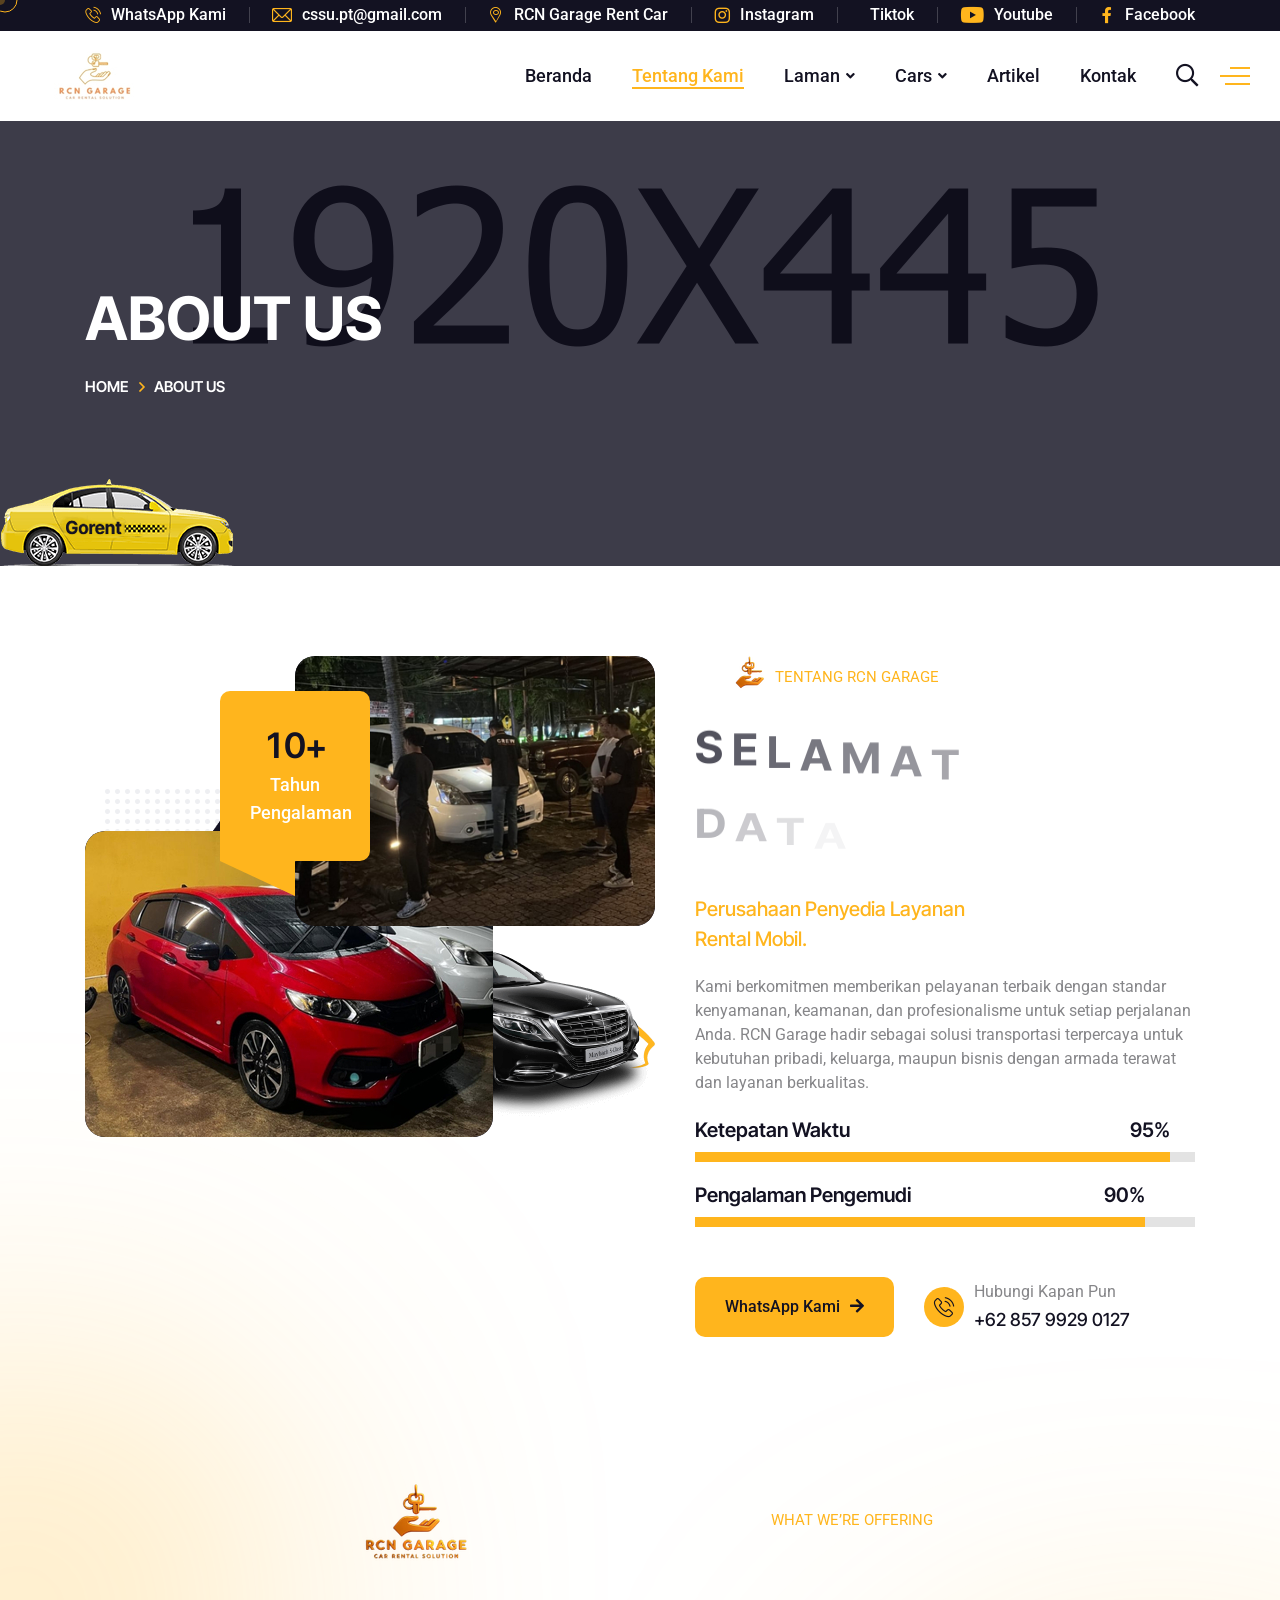
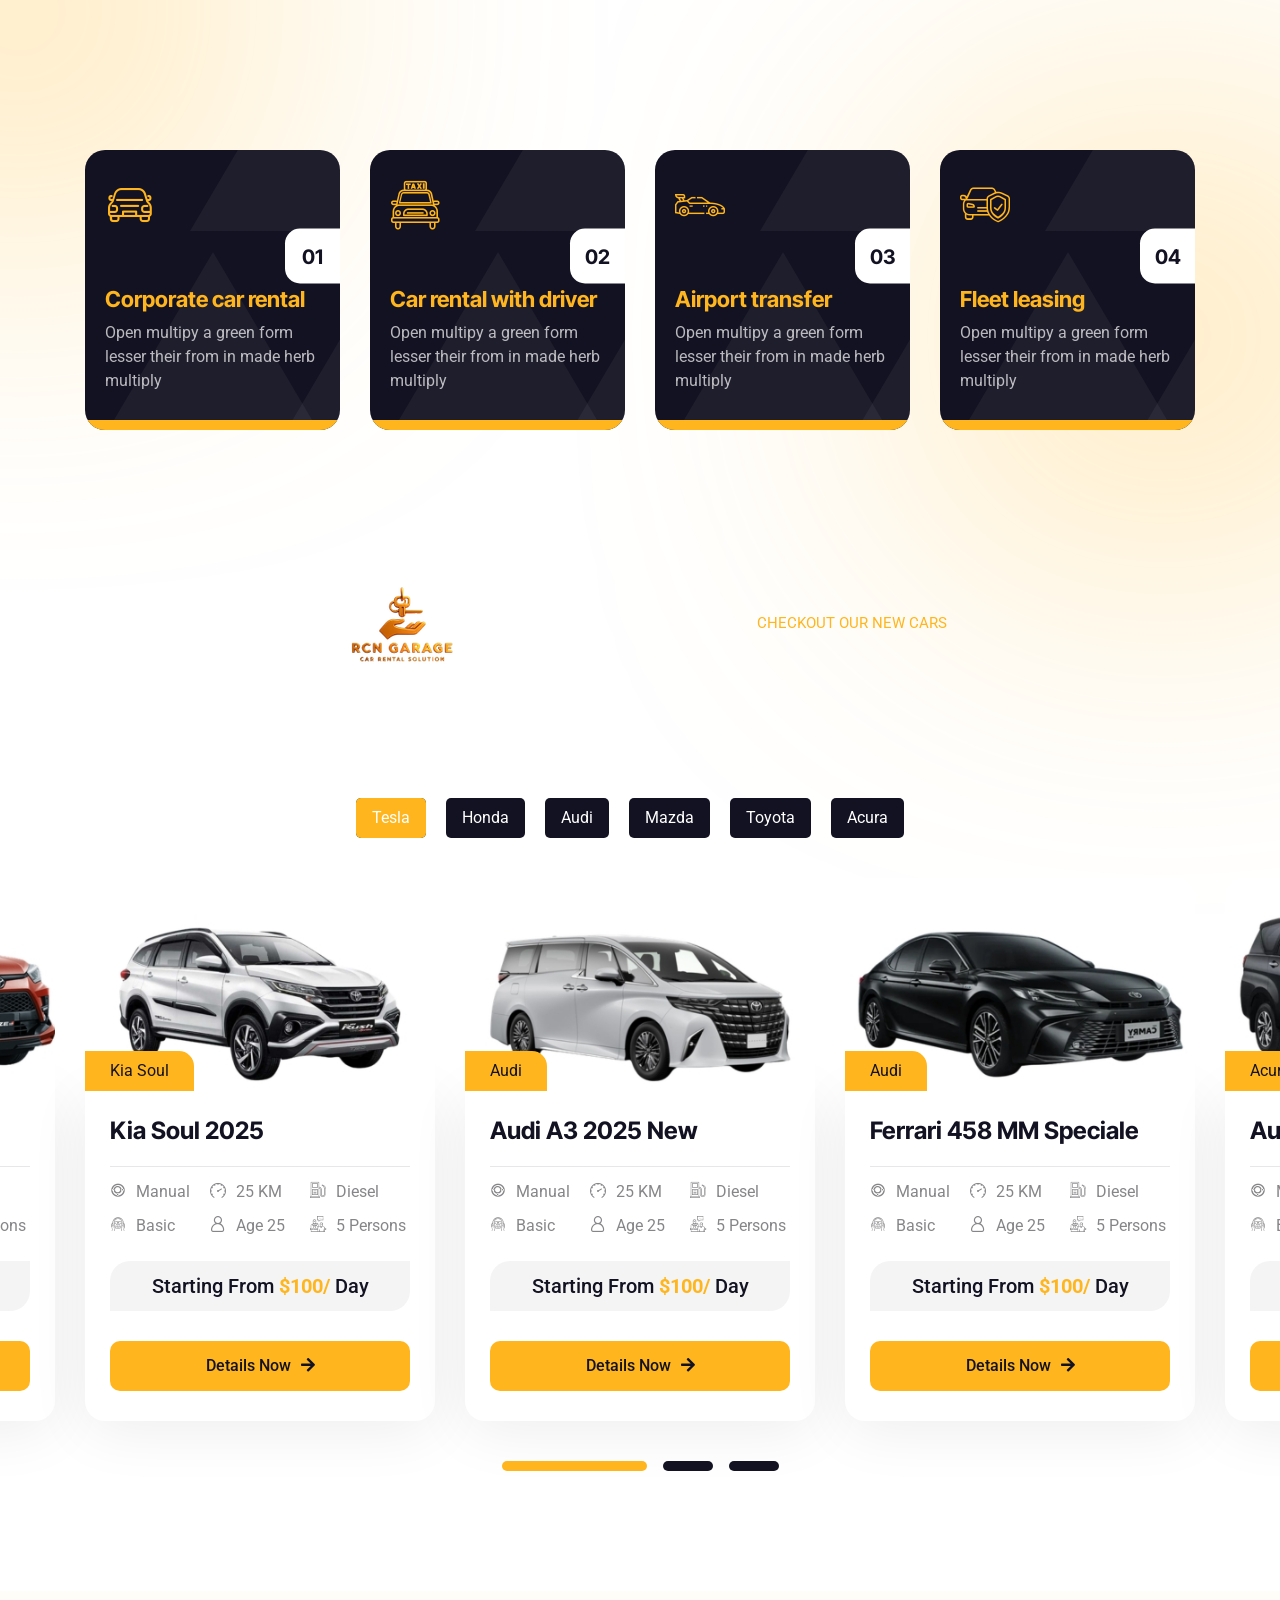
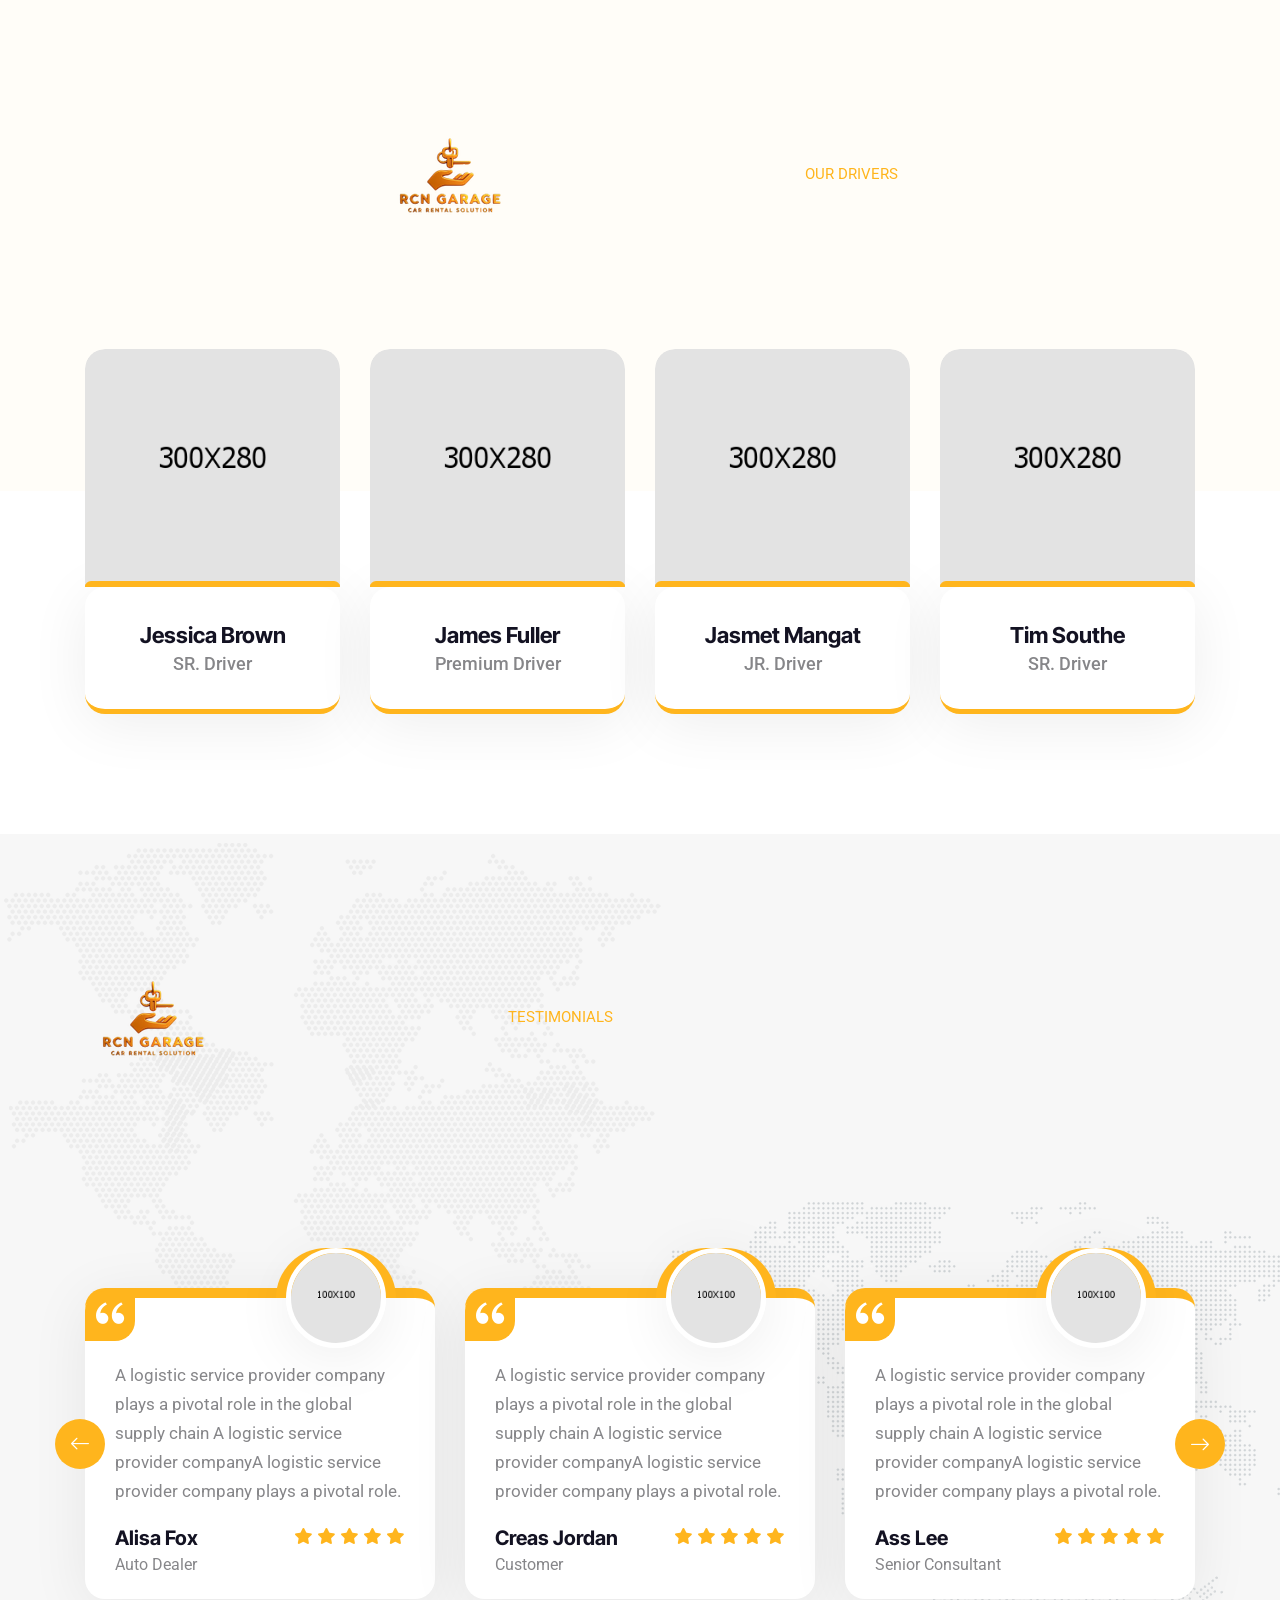
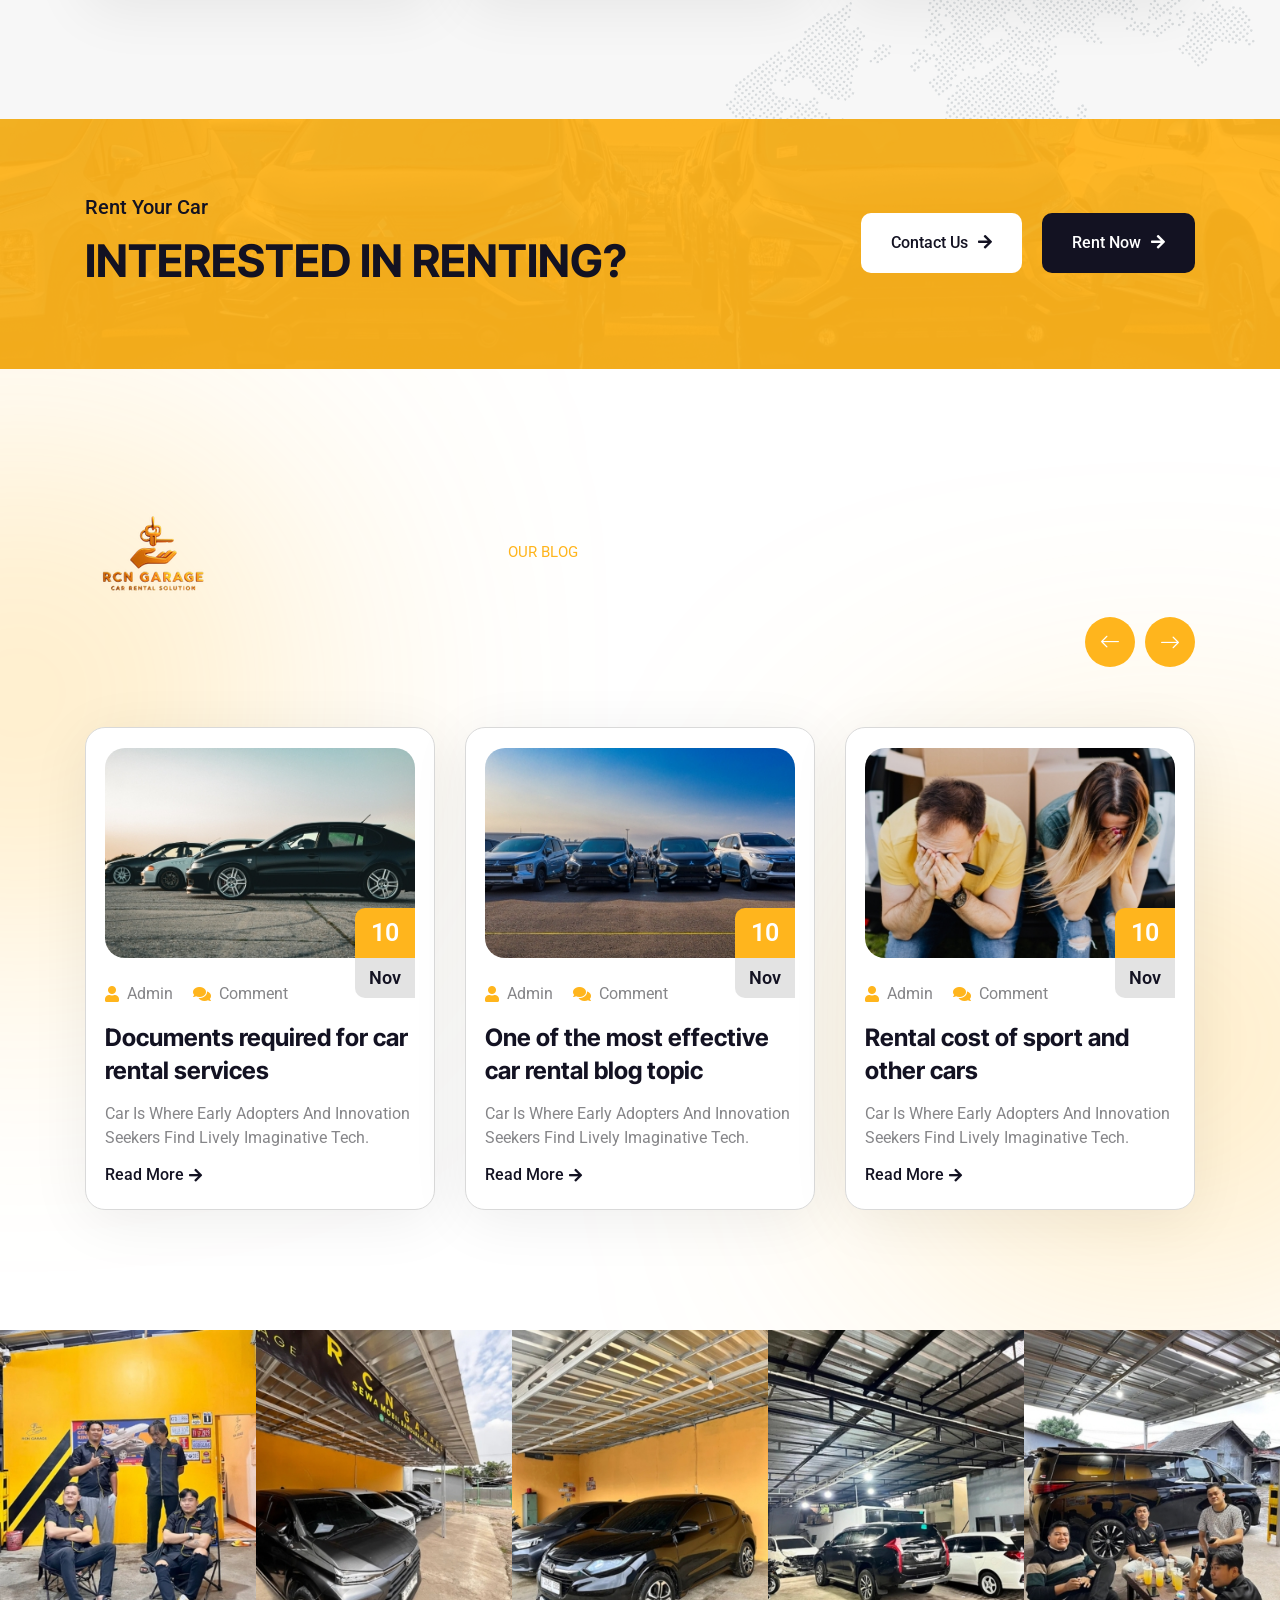
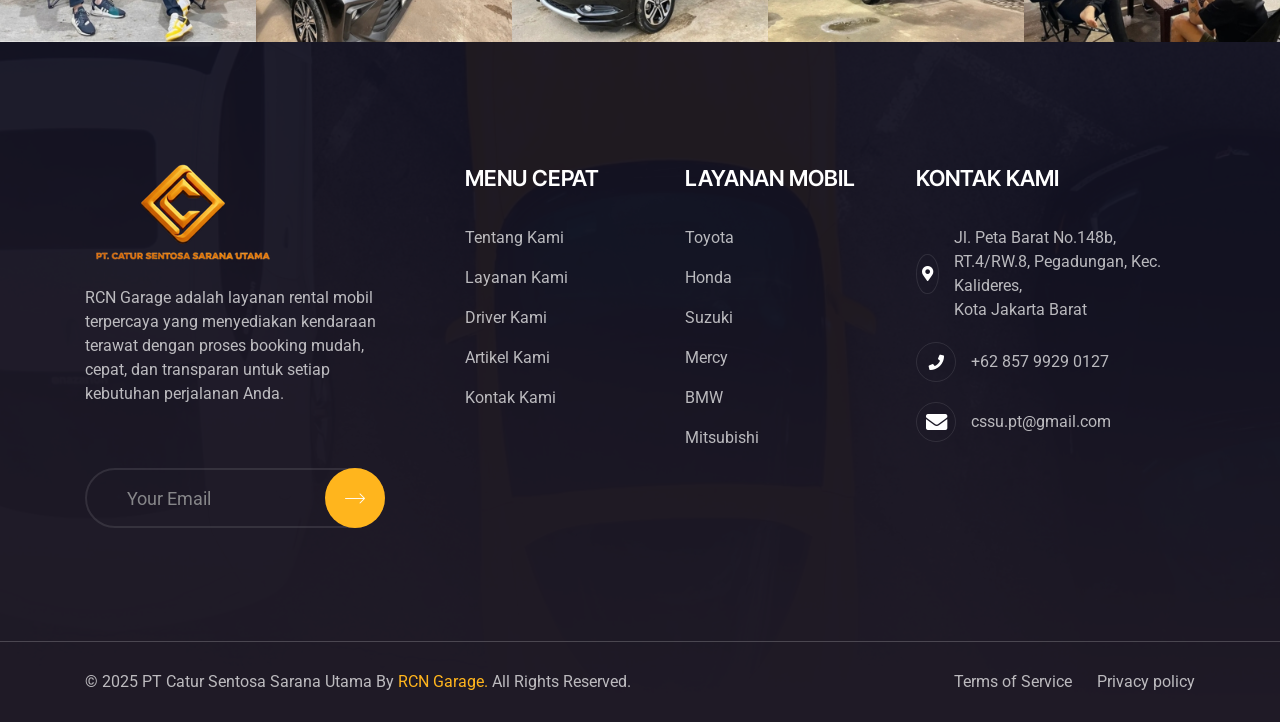
==== commit 5acab7db: "header per pages" ====
--- a/about.html
+++ b/about.html
@@ -209,6 +209,38 @@
                                 <p><a href="https://maps.app.goo.gl/P2rWZte9SFYVNruP8">RCN Garage Rent Car</p></a>
                             </div>
                         </li>
+                        <li>
+                            <div class="icon">
+                                <i class="icon-instagram-1"></i>
+                            </div>
+                            <div class="text">
+                                <p><a href="https://maps.app.goo.gl/P2rWZte9SFYVNruP8">Instagram</p></a>
+                            </div>
+                        </li>
+                        <li>
+                            <div class="icon">
+                                <i class="bi bi-tiktok"></i>
+                            </div>
+                            <div class="text">
+                                <p><a href="https://maps.app.goo.gl/P2rWZte9SFYVNruP8">Tiktok</p></a>
+                            </div>
+                        </li>
+                        <li>
+                            <div class="icon">
+                                <i class="icon-youtube"></i>
+                            </div>
+                            <div class="text">
+                                <p><a href="https://maps.app.goo.gl/P2rWZte9SFYVNruP8">Youtube</p></a>
+                            </div>
+                        </li>
+                        <li>
+                            <div class="icon">
+                                <i class="icon-facebook"></i>
+                            </div>
+                            <div class="text">
+                                <p><a href="https://maps.app.goo.gl/P2rWZte9SFYVNruP8">Facebook</p></a>
+                            </div>
+                        </li>
                     </ul>
                     <!-- 
 <div class="main-menu__top-right">
@@ -219,13 +251,6 @@
     </div>
 </div>
 -->
-                    <div class="main-menu__social">
-                        <a href="#"><i class="icon-facebook"></i></a>
-                        <a href="https://www.tiktok.com/@rcn_garage"><i class="icon-instagram-2"></i></a>
-                        <a href="https://www.instagram.com/rcn.garagerentcar?igsh=ZDI3dmprdjYxZTI0"><i
-                                class="icon-instagram-1"></i></a>
-                        <a href="#"><i class="icon-youtube"></i></a>
-                    </div>
                 </div>
             </div>
     </div>
--- a/assets/css/style.css
+++ b/assets/css/style.css
@@ -812,9 +812,9 @@
   position: relative;
   display: flex;
   align-items: center;
-  justify-content: space-between;
   flex-wrap: wrap;
-  padding: 7px 120px 8px;
+  justify-content: center;
+  padding: 10px 120px 10px;
   background-color: var(--gorent-black);
 }
 
--- a/assets/css/responsive.css
+++ b/assets/css/responsive.css
@@ -2689,7 +2689,7 @@
 
 @media only screen and (min-width: 992px) and (max-width: 1199px) {
     .main-menu__top-inner {
-        padding: 7px 15px 8px;
+        padding: 10px 15px 10px;
     }
 
     .main-menu__contact-list li:last-child {
